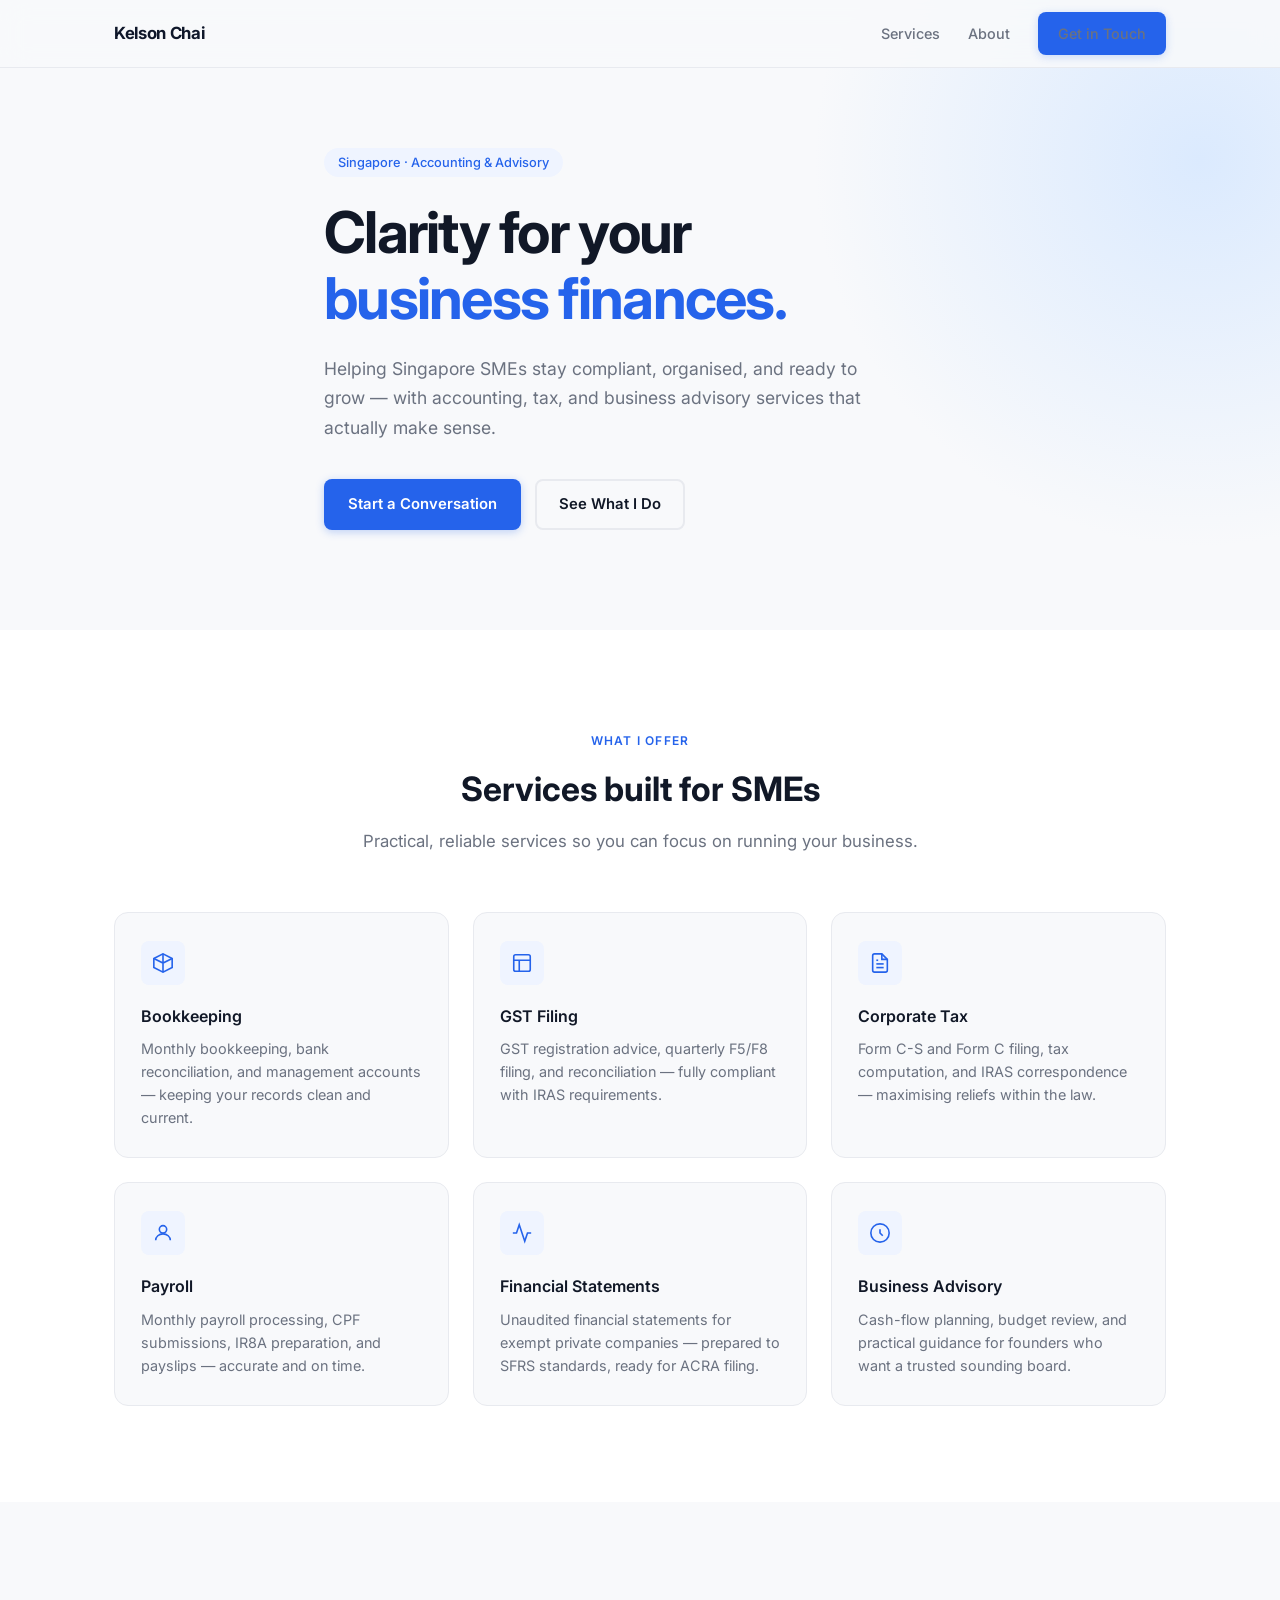
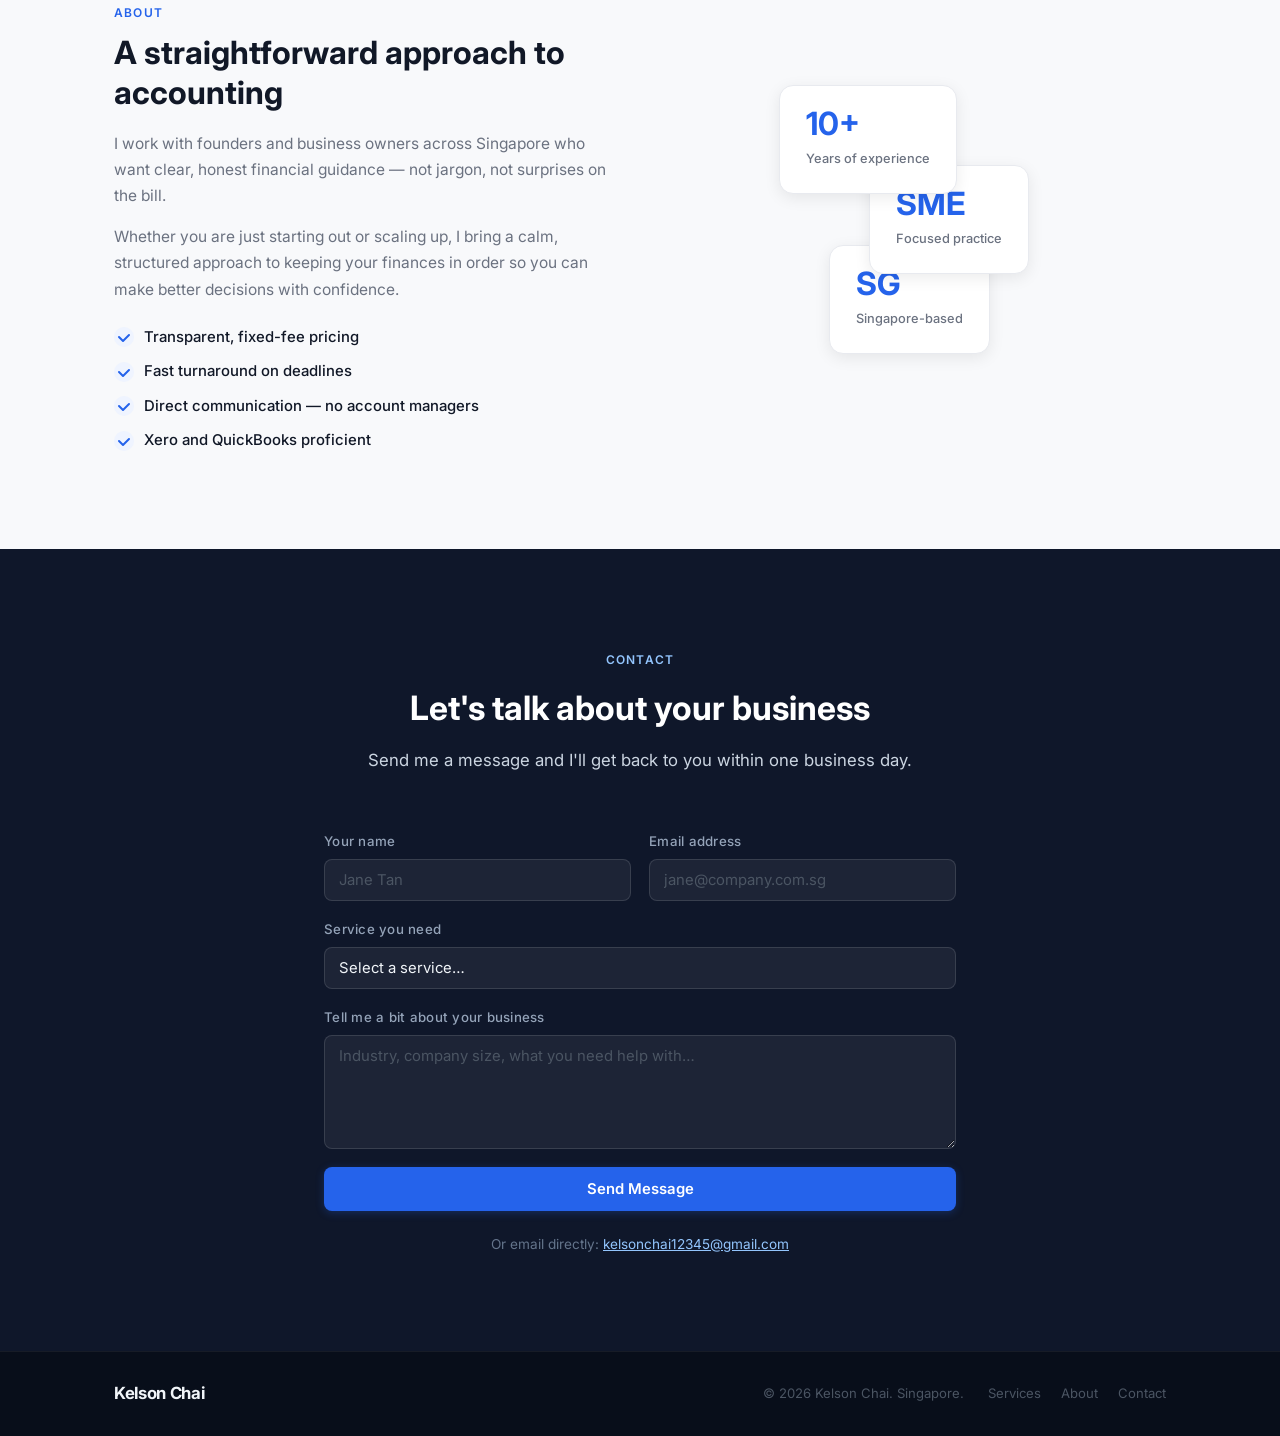
==== index.html @ a90fd9b8 "Initial commit: personal brand website" ====
<!DOCTYPE html>
<html lang="en">
<head>
  <meta charset="UTF-8" />
  <meta name="viewport" content="width=device-width, initial-scale=1.0" />
  <title>Kelson Chai — Accounting & Business Advisory</title>
  <meta name="description" content="Professional accounting, tax, and business advisory services for Singapore SMEs." />
  <link rel="preconnect" href="https://fonts.googleapis.com" />
  <link rel="preconnect" href="https://fonts.gstatic.com" crossorigin />
  <link href="https://fonts.googleapis.com/css2?family=Inter:wght@300;400;500;600;700&display=swap" rel="stylesheet" />
  <link rel="stylesheet" href="style.css" />
</head>
<body>

  <!-- NAV -->
  <nav class="nav">
    <div class="container nav__inner">
      <a href="#" class="nav__logo">Kelson Chai</a>
      <ul class="nav__links">
        <li><a href="#services">Services</a></li>
        <li><a href="#about">About</a></li>
        <li><a href="#contact" class="btn btn--nav">Get in Touch</a></li>
      </ul>
      <button class="nav__burger" aria-label="Toggle menu">
        <span></span><span></span><span></span>
      </button>
    </div>
  </nav>

  <!-- HERO -->
  <section class="hero">
    <div class="container hero__inner">
      <span class="badge">Singapore · Accounting &amp; Advisory</span>
      <h1 class="hero__title">
        Clarity for your<br />
        <span class="accent">business finances.</span>
      </h1>
      <p class="hero__sub">
        Helping Singapore SMEs stay compliant, organised, and ready to grow —
        with accounting, tax, and business advisory services that actually make sense.
      </p>
      <div class="hero__cta">
        <a href="#contact" class="btn btn--primary">Start a Conversation</a>
        <a href="#services" class="btn btn--ghost">See What I Do</a>
      </div>
    </div>
    <div class="hero__bg-shape"></div>
  </section>

  <!-- SERVICES -->
  <section class="services" id="services">
    <div class="container">
      <div class="section-header">
        <span class="label">What I Offer</span>
        <h2>Services built for SMEs</h2>
        <p>Practical, reliable services so you can focus on running your business.</p>
      </div>
      <div class="services__grid">

        <div class="card">
          <div class="card__icon">
            <svg viewBox="0 0 24 24" fill="none" stroke="currentColor" stroke-width="1.75"><path d="M2 7l10-5 10 5v10l-10 5L2 17V7z"/><path d="M12 2v20M2 7l10 5 10-5"/></svg>
          </div>
          <h3>Bookkeeping</h3>
          <p>Monthly bookkeeping, bank reconciliation, and management accounts — keeping your records clean and current.</p>
        </div>

        <div class="card">
          <div class="card__icon">
            <svg viewBox="0 0 24 24" fill="none" stroke="currentColor" stroke-width="1.75"><rect x="3" y="3" width="18" height="18" rx="2"/><path d="M3 9h18M9 21V9"/></svg>
          </div>
          <h3>GST Filing</h3>
          <p>GST registration advice, quarterly F5/F8 filing, and reconciliation — fully compliant with IRAS requirements.</p>
        </div>

        <div class="card">
          <div class="card__icon">
            <svg viewBox="0 0 24 24" fill="none" stroke="currentColor" stroke-width="1.75"><path d="M14 2H6a2 2 0 0 0-2 2v16a2 2 0 0 0 2 2h12a2 2 0 0 0 2-2V8z"/><polyline points="14 2 14 8 20 8"/><line x1="16" y1="13" x2="8" y2="13"/><line x1="16" y1="17" x2="8" y2="17"/><polyline points="10 9 9 9 8 9"/></svg>
          </div>
          <h3>Corporate Tax</h3>
          <p>Form C-S and Form C filing, tax computation, and IRAS correspondence — maximising reliefs within the law.</p>
        </div>

        <div class="card">
          <div class="card__icon">
            <svg viewBox="0 0 24 24" fill="none" stroke="currentColor" stroke-width="1.75"><circle cx="12" cy="8" r="4"/><path d="M4 20c0-4 3.6-7 8-7s8 3 8 7"/></svg>
          </div>
          <h3>Payroll</h3>
          <p>Monthly payroll processing, CPF submissions, IR8A preparation, and payslips — accurate and on time.</p>
        </div>

        <div class="card">
          <div class="card__icon">
            <svg viewBox="0 0 24 24" fill="none" stroke="currentColor" stroke-width="1.75"><polyline points="22 12 18 12 15 21 9 3 6 12 2 12"/></svg>
          </div>
          <h3>Financial Statements</h3>
          <p>Unaudited financial statements for exempt private companies — prepared to SFRS standards, ready for ACRA filing.</p>
        </div>

        <div class="card">
          <div class="card__icon">
            <svg viewBox="0 0 24 24" fill="none" stroke="currentColor" stroke-width="1.75"><circle cx="12" cy="12" r="10"/><path d="M12 8v4l3 3"/></svg>
          </div>
          <h3>Business Advisory</h3>
          <p>Cash-flow planning, budget review, and practical guidance for founders who want a trusted sounding board.</p>
        </div>

      </div>
    </div>
  </section>

  <!-- ABOUT -->
  <section class="about" id="about">
    <div class="container about__inner">
      <div class="about__text">
        <span class="label">About</span>
        <h2>A straightforward approach to accounting</h2>
        <p>
          I work with founders and business owners across Singapore who want clear,
          honest financial guidance — not jargon, not surprises on the bill.
        </p>
        <p>
          Whether you are just starting out or scaling up, I bring a calm, structured
          approach to keeping your finances in order so you can make better decisions
          with confidence.
        </p>
        <ul class="about__list">
          <li>Transparent, fixed-fee pricing</li>
          <li>Fast turnaround on deadlines</li>
          <li>Direct communication — no account managers</li>
          <li>Xero and QuickBooks proficient</li>
        </ul>
      </div>
      <div class="about__visual">
        <div class="about__card-stack">
          <div class="stat-card">
            <span class="stat-card__number">10+</span>
            <span class="stat-card__label">Years of experience</span>
          </div>
          <div class="stat-card stat-card--offset">
            <span class="stat-card__number">SME</span>
            <span class="stat-card__label">Focused practice</span>
          </div>
          <div class="stat-card stat-card--offset2">
            <span class="stat-card__number">SG</span>
            <span class="stat-card__label">Singapore-based</span>
          </div>
        </div>
      </div>
    </div>
  </section>

  <!-- CONTACT -->
  <section class="contact" id="contact">
    <div class="container contact__inner">
      <div class="section-header section-header--light">
        <span class="label label--light">Contact</span>
        <h2>Let's talk about your business</h2>
        <p>Send me a message and I'll get back to you within one business day.</p>
      </div>
      <form class="contact__form" id="contactForm">
        <div class="form-row">
          <div class="form-group">
            <label for="name">Your name</label>
            <input type="text" id="name" name="name" placeholder="Jane Tan" required />
          </div>
          <div class="form-group">
            <label for="email">Email address</label>
            <input type="email" id="email" name="email" placeholder="jane@company.com.sg" required />
          </div>
        </div>
        <div class="form-group">
          <label for="service">Service you need</label>
          <select id="service" name="service">
            <option value="">Select a service…</option>
            <option>Bookkeeping</option>
            <option>GST Filing</option>
            <option>Corporate Tax</option>
            <option>Payroll</option>
            <option>Financial Statements</option>
            <option>Business Advisory</option>
            <option>Multiple / Not sure</option>
          </select>
        </div>
        <div class="form-group">
          <label for="message">Tell me a bit about your business</label>
          <textarea id="message" name="message" rows="5" placeholder="Industry, company size, what you need help with…"></textarea>
        </div>
        <button type="submit" class="btn btn--primary btn--full">Send Message</button>
        <p class="form-note">Or email directly: <a href="mailto:kelsonchai12345@gmail.com">kelsonchai12345@gmail.com</a></p>
      </form>
    </div>
  </section>

  <!-- FOOTER -->
  <footer class="footer">
    <div class="container footer__inner">
      <span class="nav__logo">Kelson Chai</span>
      <p class="footer__copy">&copy; 2026 Kelson Chai. Singapore.</p>
      <div class="footer__links">
        <a href="#services">Services</a>
        <a href="#about">About</a>
        <a href="#contact">Contact</a>
      </div>
    </div>
  </footer>

  <script src="main.js"></script>
</body>
</html>
---- style.css ----
/* ── Reset & Base ─────────────────────────────────────────── */
*, *::before, *::after { box-sizing: border-box; margin: 0; padding: 0; }

:root {
  --color-bg:        #f8f9fb;
  --color-surface:   #ffffff;
  --color-border:    #e8eaef;
  --color-text:      #111827;
  --color-muted:     #6b7280;
  --color-accent:    #2563eb;
  --color-accent-lt: #eff4ff;
  --color-dark:      #0f172a;

  --font: 'Inter', system-ui, sans-serif;
  --radius-sm: 8px;
  --radius-md: 14px;
  --radius-lg: 20px;
  --shadow-sm: 0 1px 3px rgba(0,0,0,.06), 0 1px 2px rgba(0,0,0,.04);
  --shadow-md: 0 4px 16px rgba(0,0,0,.08);
  --shadow-lg: 0 12px 40px rgba(0,0,0,.10);

  --nav-h: 68px;
}

html { scroll-behavior: smooth; font-size: 16px; }

body {
  font-family: var(--font);
  background: var(--color-bg);
  color: var(--color-text);
  line-height: 1.65;
  -webkit-font-smoothing: antialiased;
}

img { display: block; max-width: 100%; }
a { color: inherit; text-decoration: none; }

/* ── Container ───────────────────────────────────────────── */
.container {
  width: 100%;
  max-width: 1100px;
  margin: 0 auto;
  padding: 0 24px;
}

/* ── Typography helpers ──────────────────────────────────── */
.label {
  display: inline-block;
  font-size: .75rem;
  font-weight: 600;
  letter-spacing: .1em;
  text-transform: uppercase;
  color: var(--color-accent);
  margin-bottom: 10px;
}
.label--light { color: #93c5fd; }

.badge {
  display: inline-block;
  background: var(--color-accent-lt);
  color: var(--color-accent);
  font-size: .8rem;
  font-weight: 500;
  border-radius: 999px;
  padding: 4px 14px;
  margin-bottom: 22px;
}

.section-header {
  text-align: center;
  max-width: 560px;
  margin: 0 auto 56px;
}
.section-header h2 { font-size: clamp(1.6rem, 3vw, 2.1rem); font-weight: 700; margin-bottom: 12px; }
.section-header p  { color: var(--color-muted); font-size: 1.05rem; }
.section-header--light h2 { color: #fff; }
.section-header--light p  { color: #cbd5e1; }

.accent { color: var(--color-accent); }

/* ── Buttons ─────────────────────────────────────────────── */
.btn {
  display: inline-flex;
  align-items: center;
  gap: 8px;
  font-family: var(--font);
  font-size: .93rem;
  font-weight: 600;
  border-radius: var(--radius-sm);
  padding: 11px 22px;
  cursor: pointer;
  border: 2px solid transparent;
  transition: background .18s, color .18s, box-shadow .18s, transform .12s;
}
.btn:hover { transform: translateY(-1px); }
.btn:active { transform: translateY(0); }

.btn--primary {
  background: var(--color-accent);
  color: #fff;
  box-shadow: 0 2px 8px rgba(37,99,235,.28);
}
.btn--primary:hover { background: #1d4ed8; box-shadow: 0 4px 16px rgba(37,99,235,.36); }

.btn--ghost {
  background: transparent;
  color: var(--color-text);
  border-color: var(--color-border);
}
.btn--ghost:hover { background: var(--color-surface); box-shadow: var(--shadow-sm); }

.btn--nav {
  background: var(--color-accent);
  color: #fff;
  padding: 8px 18px;
  font-size: .85rem;
  box-shadow: 0 2px 8px rgba(37,99,235,.22);
}
.btn--nav:hover { background: #1d4ed8; }

.btn--full { width: 100%; justify-content: center; }

/* ── Nav ─────────────────────────────────────────────────── */
.nav {
  position: fixed;
  top: 0; left: 0; right: 0;
  height: var(--nav-h);
  background: rgba(248,249,251,.85);
  backdrop-filter: blur(14px);
  -webkit-backdrop-filter: blur(14px);
  border-bottom: 1px solid var(--color-border);
  z-index: 100;
  transition: box-shadow .2s;
}
.nav.scrolled { box-shadow: var(--shadow-sm); }

.nav__inner {
  display: flex;
  align-items: center;
  height: 100%;
  gap: 32px;
}

.nav__logo {
  font-size: 1.05rem;
  font-weight: 700;
  letter-spacing: -.02em;
  color: var(--color-dark);
  flex-shrink: 0;
}

.nav__links {
  display: flex;
  align-items: center;
  gap: 28px;
  list-style: none;
  margin-left: auto;
}
.nav__links a {
  font-size: .9rem;
  font-weight: 500;
  color: var(--color-muted);
  transition: color .15s;
}
.nav__links a:hover { color: var(--color-text); }

.nav__burger {
  display: none;
  flex-direction: column;
  gap: 5px;
  background: none;
  border: none;
  cursor: pointer;
  padding: 4px;
  margin-left: auto;
}
.nav__burger span {
  display: block;
  width: 22px;
  height: 2px;
  background: var(--color-dark);
  border-radius: 2px;
  transition: transform .22s, opacity .22s;
}
.nav__burger.open span:nth-child(1) { transform: translateY(7px) rotate(45deg); }
.nav__burger.open span:nth-child(2) { opacity: 0; }
.nav__burger.open span:nth-child(3) { transform: translateY(-7px) rotate(-45deg); }

/* ── Hero ────────────────────────────────────────────────── */
.hero {
  position: relative;
  padding: calc(var(--nav-h) + 80px) 0 100px;
  overflow: hidden;
}

.hero__inner {
  position: relative;
  z-index: 1;
  max-width: 680px;
}

.hero__title {
  font-size: clamp(2.4rem, 5.5vw, 3.6rem);
  font-weight: 700;
  line-height: 1.15;
  letter-spacing: -.03em;
  margin-bottom: 22px;
}

.hero__sub {
  font-size: 1.1rem;
  color: var(--color-muted);
  max-width: 540px;
  margin-bottom: 36px;
  line-height: 1.7;
}

.hero__cta { display: flex; gap: 14px; flex-wrap: wrap; }

.hero__bg-shape {
  position: absolute;
  top: -120px;
  right: -200px;
  width: 700px;
  height: 700px;
  background: radial-gradient(circle at 60% 40%, #dbeafe 0%, transparent 65%);
  border-radius: 50%;
  z-index: 0;
  pointer-events: none;
}

/* ── Services ────────────────────────────────────────────── */
.services {
  padding: 96px 0;
  background: var(--color-surface);
}

.services__grid {
  display: grid;
  grid-template-columns: repeat(3, 1fr);
  gap: 24px;
}

.card {
  background: var(--color-bg);
  border: 1px solid var(--color-border);
  border-radius: var(--radius-md);
  padding: 28px 26px;
  transition: box-shadow .2s, transform .2s, border-color .2s;
}
.card:hover {
  box-shadow: var(--shadow-md);
  transform: translateY(-3px);
  border-color: #c7d7fe;
}

.card__icon {
  width: 44px;
  height: 44px;
  background: var(--color-accent-lt);
  border-radius: var(--radius-sm);
  display: flex;
  align-items: center;
  justify-content: center;
  margin-bottom: 18px;
  color: var(--color-accent);
}
.card__icon svg { width: 22px; height: 22px; }

.card h3 {
  font-size: 1rem;
  font-weight: 600;
  margin-bottom: 8px;
}
.card p {
  font-size: .9rem;
  color: var(--color-muted);
  line-height: 1.6;
}

/* ── About ───────────────────────────────────────────────── */
.about {
  padding: 96px 0;
  background: var(--color-bg);
}

.about__inner {
  display: grid;
  grid-template-columns: 1fr 1fr;
  gap: 64px;
  align-items: center;
}

.about__text .label { margin-bottom: 10px; }
.about__text h2 {
  font-size: clamp(1.6rem, 3vw, 2rem);
  font-weight: 700;
  margin-bottom: 18px;
  line-height: 1.25;
}
.about__text p {
  color: var(--color-muted);
  margin-bottom: 14px;
  font-size: .97rem;
  line-height: 1.7;
}

.about__list {
  list-style: none;
  margin-top: 22px;
  display: flex;
  flex-direction: column;
  gap: 10px;
}
.about__list li {
  display: flex;
  align-items: center;
  gap: 10px;
  font-size: .93rem;
  font-weight: 500;
  color: var(--color-text);
}
.about__list li::before {
  content: '';
  width: 20px;
  height: 20px;
  background: var(--color-accent-lt);
  border-radius: 50%;
  flex-shrink: 0;
  background-image: url("data:image/svg+xml,%3Csvg viewBox='0 0 20 20' fill='none' xmlns='http://www.w3.org/2000/svg'%3E%3Cpath d='M5 10l4 4 6-6' stroke='%232563eb' stroke-width='2' stroke-linecap='round' stroke-linejoin='round'/%3E%3C/svg%3E");
  background-size: 100%;
}

.about__visual { display: flex; justify-content: center; }

.about__card-stack { position: relative; width: 280px; height: 280px; }

.stat-card {
  position: absolute;
  background: var(--color-surface);
  border: 1px solid var(--color-border);
  border-radius: var(--radius-md);
  padding: 22px 26px;
  box-shadow: var(--shadow-md);
  min-width: 160px;
}
.stat-card:nth-child(1) { top: 0; left: 0; z-index: 3; }
.stat-card--offset       { top: 80px; left: 90px; z-index: 2; }
.stat-card--offset2      { top: 160px; left: 50px; z-index: 1; }

.stat-card__number {
  display: block;
  font-size: 2rem;
  font-weight: 700;
  color: var(--color-accent);
  line-height: 1;
  margin-bottom: 4px;
}
.stat-card__label {
  font-size: .8rem;
  color: var(--color-muted);
  font-weight: 500;
}

/* ── Contact ─────────────────────────────────────────────── */
.contact {
  padding: 96px 0;
  background: var(--color-dark);
}

.contact__inner { max-width: 680px; margin: 0 auto; }

.contact__form { display: flex; flex-direction: column; gap: 18px; }

.form-row {
  display: grid;
  grid-template-columns: 1fr 1fr;
  gap: 18px;
}

.form-group { display: flex; flex-direction: column; gap: 6px; }
.form-group label {
  font-size: .83rem;
  font-weight: 500;
  color: #94a3b8;
  letter-spacing: .02em;
}

.form-group input,
.form-group select,
.form-group textarea {
  font-family: var(--font);
  font-size: .93rem;
  color: #f1f5f9;
  background: rgba(255,255,255,.06);
  border: 1px solid rgba(255,255,255,.12);
  border-radius: var(--radius-sm);
  padding: 11px 14px;
  transition: border-color .18s, box-shadow .18s;
  outline: none;
  -webkit-appearance: none;
  resize: vertical;
}
.form-group input::placeholder,
.form-group textarea::placeholder { color: #4b5563; }
.form-group select option { background: #1e293b; color: #f1f5f9; }

.form-group input:focus,
.form-group select:focus,
.form-group textarea:focus {
  border-color: var(--color-accent);
  box-shadow: 0 0 0 3px rgba(37,99,235,.2);
}

.form-note {
  text-align: center;
  font-size: .85rem;
  color: #64748b;
  margin-top: 4px;
}
.form-note a { color: #93c5fd; text-decoration: underline; }

/* ── Footer ──────────────────────────────────────────────── */
.footer {
  background: #080e1a;
  border-top: 1px solid rgba(255,255,255,.06);
  padding: 28px 0;
}

.footer__inner {
  display: flex;
  align-items: center;
  gap: 24px;
  flex-wrap: wrap;
}

.footer .nav__logo { color: #f1f5f9; }

.footer__copy {
  font-size: .82rem;
  color: #4b5563;
  margin-left: auto;
}

.footer__links {
  display: flex;
  gap: 20px;
}
.footer__links a {
  font-size: .82rem;
  color: #4b5563;
  transition: color .15s;
}
.footer__links a:hover { color: #94a3b8; }

/* ── Responsive ──────────────────────────────────────────── */
@media (max-width: 900px) {
  .services__grid { grid-template-columns: repeat(2, 1fr); }
  .about__inner { grid-template-columns: 1fr; }
  .about__visual { display: none; }
}

@media (max-width: 640px) {
  .nav__links { display: none; flex-direction: column; position: fixed; top: var(--nav-h); left: 0; right: 0; background: var(--color-surface); border-bottom: 1px solid var(--color-border); padding: 20px 24px; gap: 16px; box-shadow: var(--shadow-md); }
  .nav__links.open { display: flex; }
  .nav__links li:last-child .btn { width: 100%; justify-content: center; }
  .nav__burger { display: flex; }

  .services__grid { grid-template-columns: 1fr; }
  .form-row { grid-template-columns: 1fr; }

  .footer__inner { flex-direction: column; align-items: flex-start; gap: 12px; }
  .footer__copy { margin-left: 0; }
}
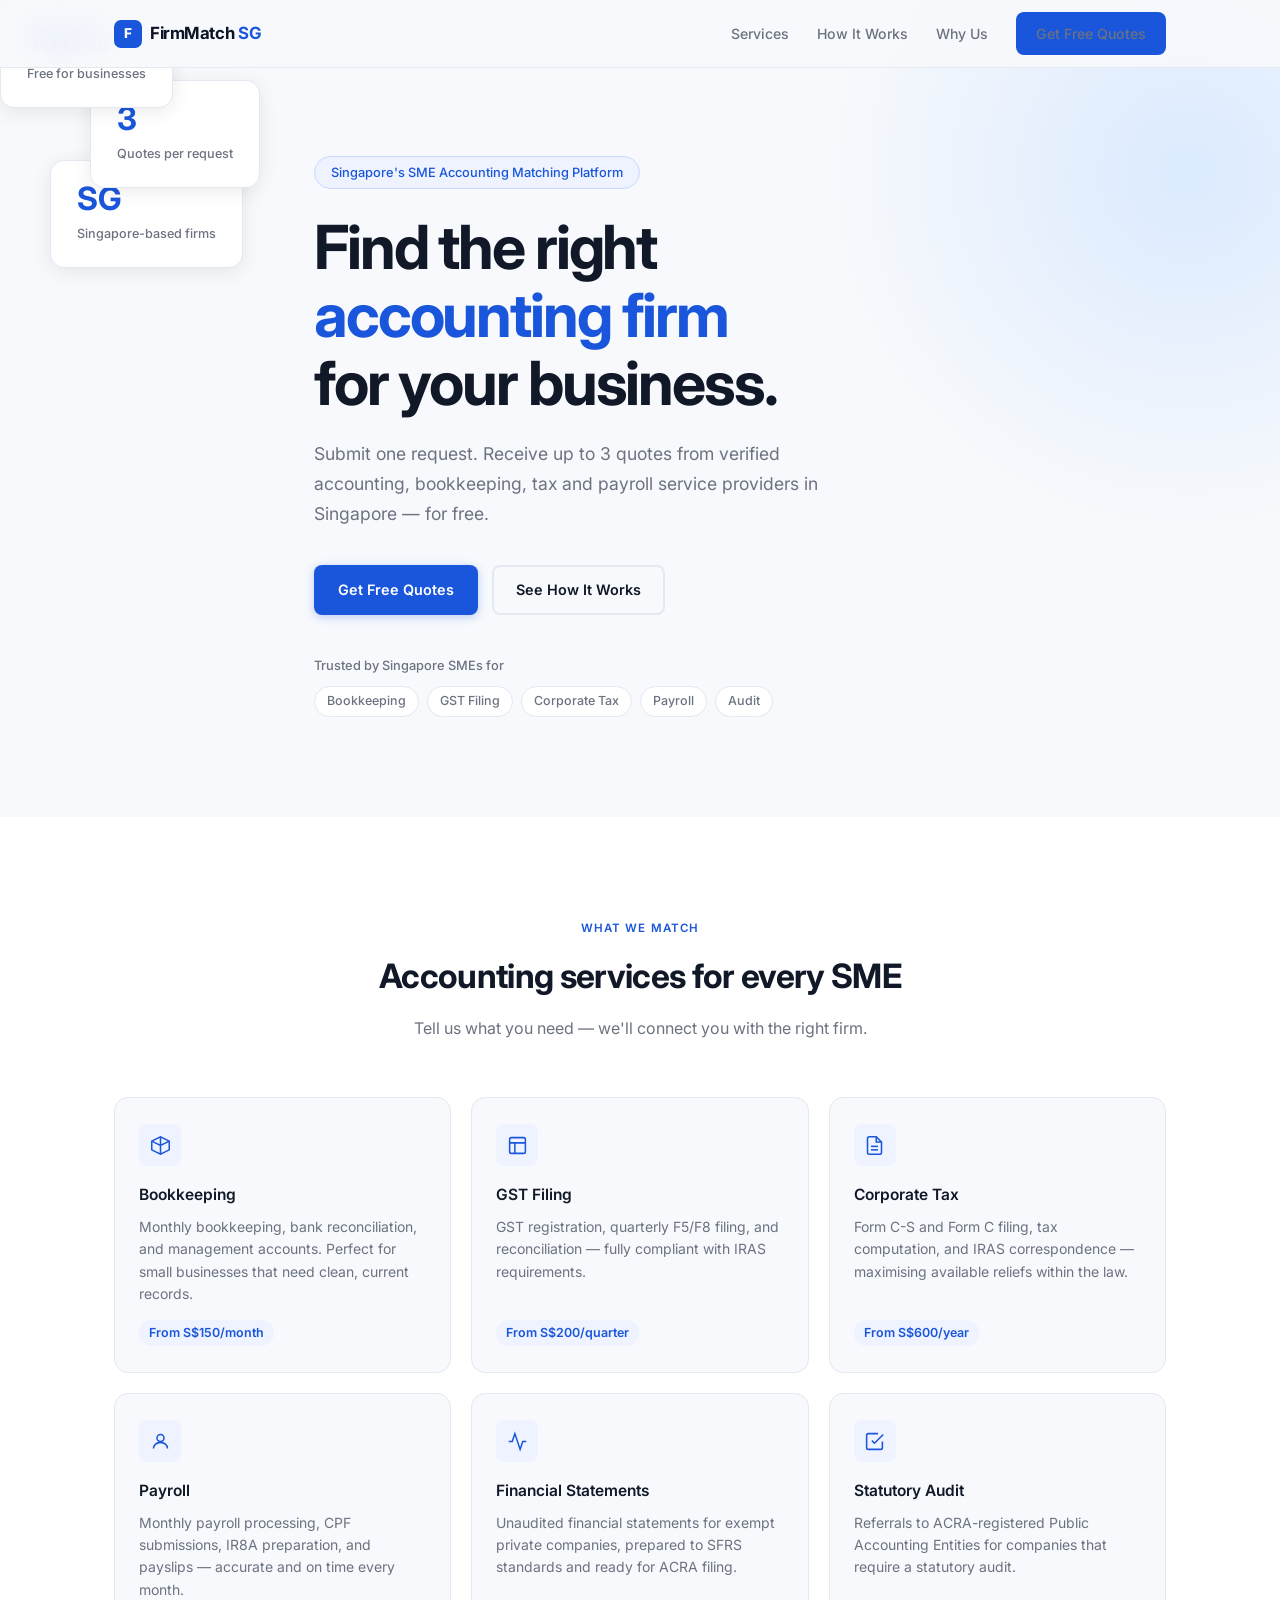
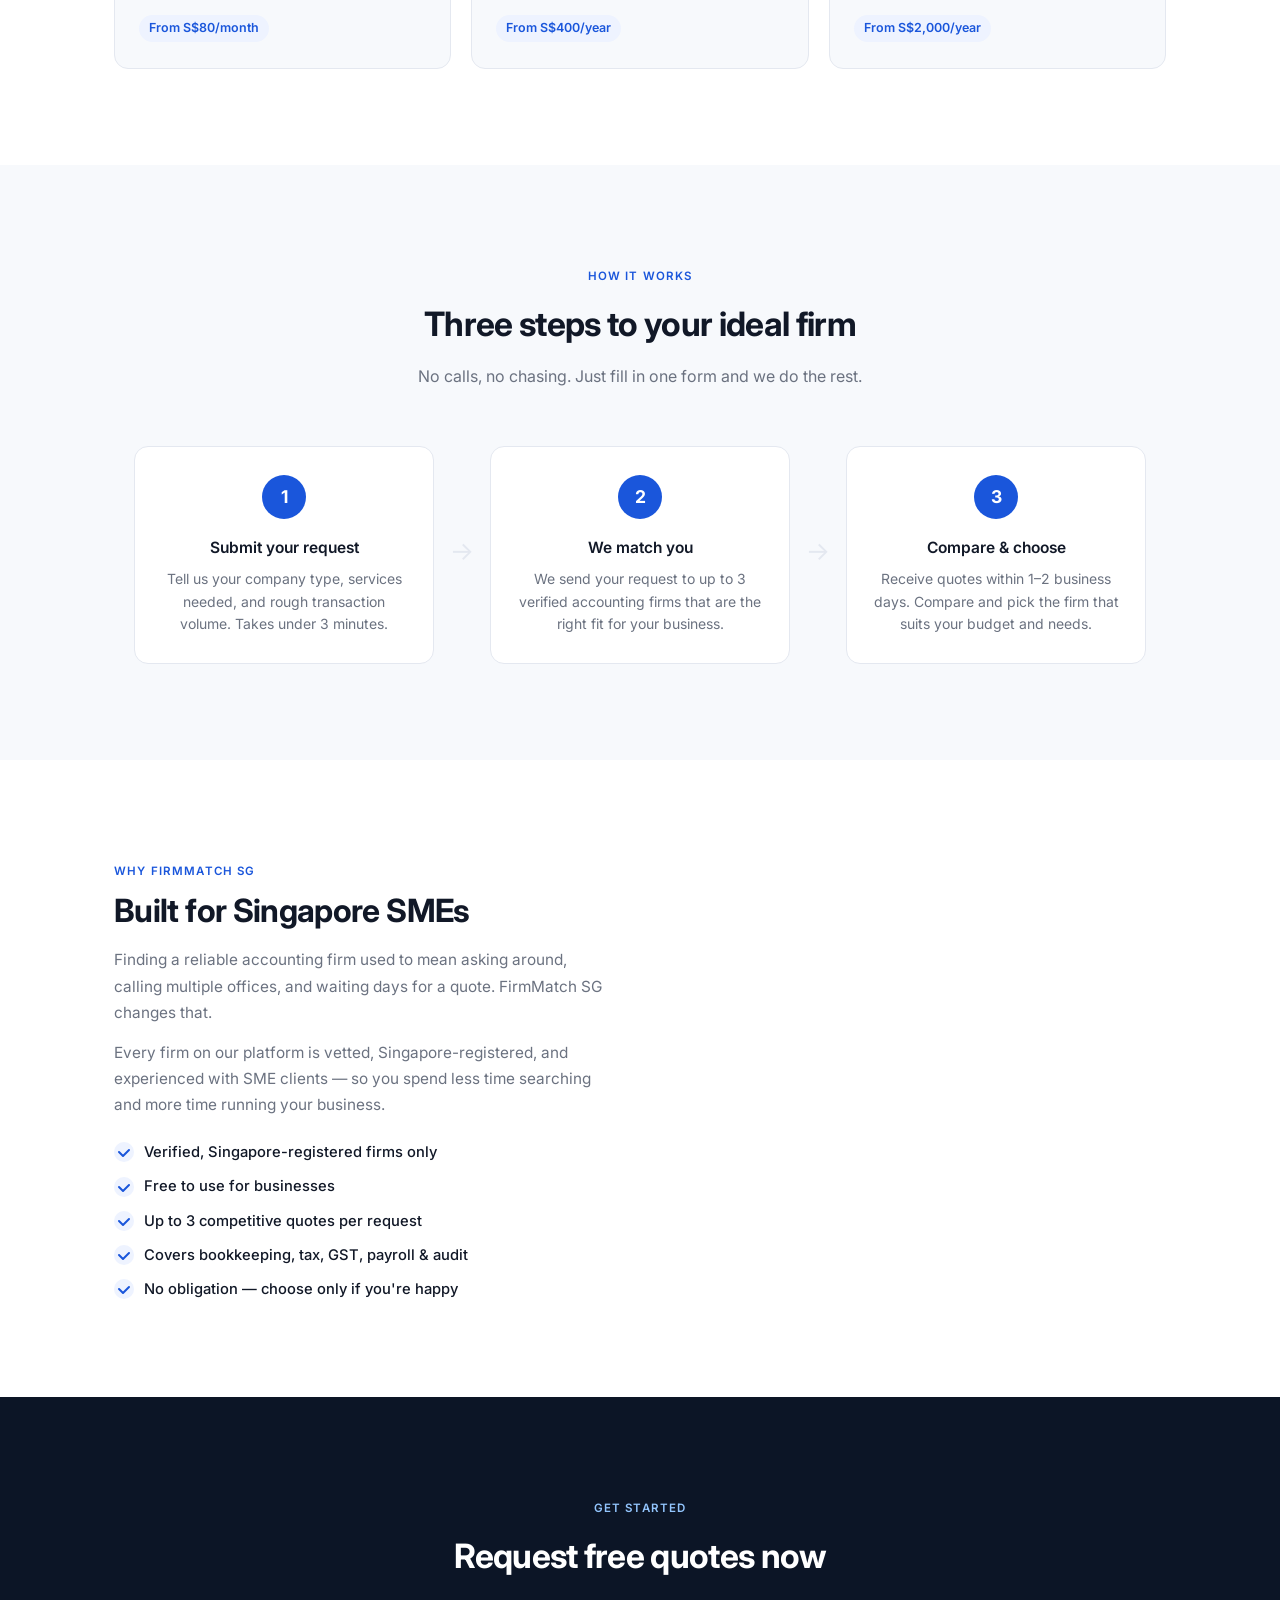
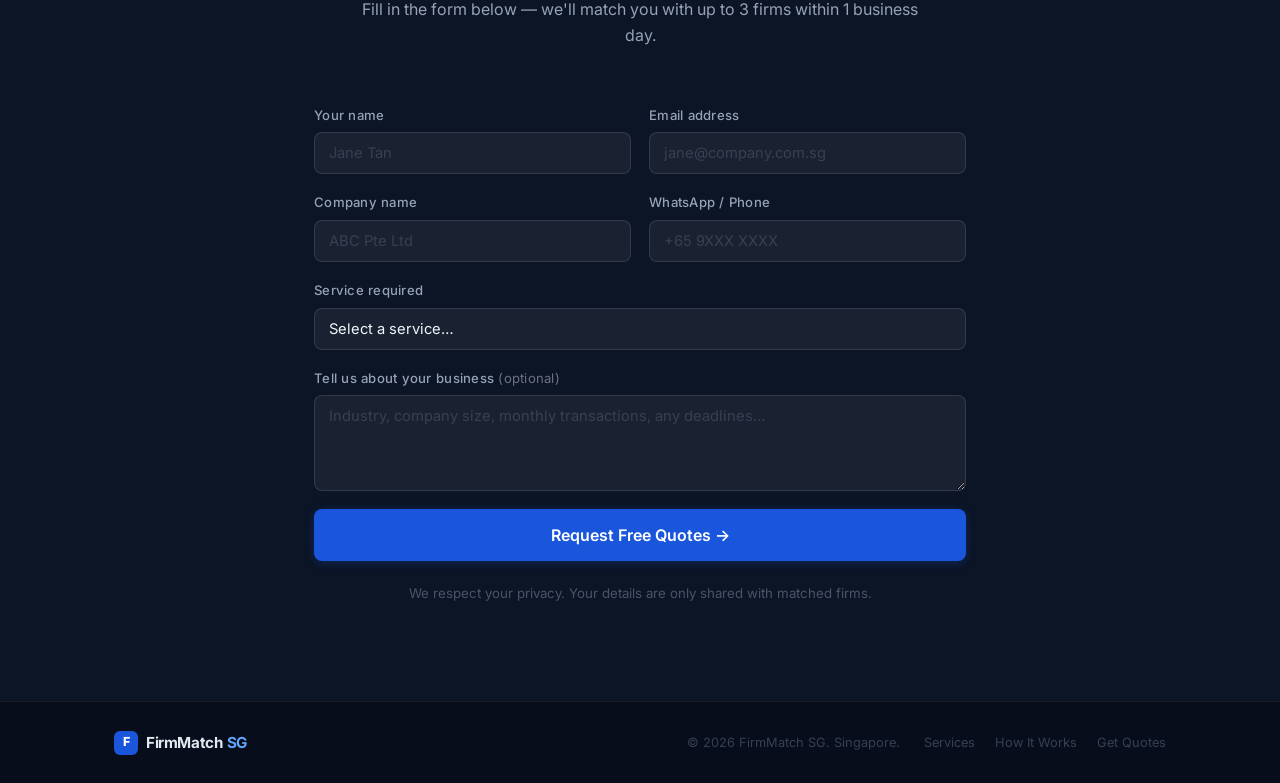
==== commit fae04485: "Rebrand to FirmMatch SG — remove personal name" ====
--- a/index.html
+++ b/index.html
@@ -3,8 +3,8 @@
 <head>
   <meta charset="UTF-8" />
   <meta name="viewport" content="width=device-width, initial-scale=1.0" />
-  <title>Kelson Chai — Accounting & Business Advisory</title>
-  <meta name="description" content="Professional accounting, tax, and business advisory services for Singapore SMEs." />
+  <title>FirmMatch SG — Find the Right Accounting Firm in Singapore</title>
+  <meta name="description" content="Compare bookkeeping, GST, tax, payroll and audit service providers for your Singapore business. Get matched in minutes." />
   <link rel="preconnect" href="https://fonts.googleapis.com" />
   <link rel="preconnect" href="https://fonts.gstatic.com" crossorigin />
   <link href="https://fonts.googleapis.com/css2?family=Inter:wght@300;400;500;600;700&display=swap" rel="stylesheet" />
@@ -15,11 +15,14 @@
   <!-- NAV -->
   <nav class="nav">
     <div class="container nav__inner">
-      <a href="#" class="nav__logo">Kelson Chai</a>
+      <a href="#" class="nav__logo">
+        <span class="logo-mark">F</span>FirmMatch <span class="logo-sg">SG</span>
+      </a>
       <ul class="nav__links">
         <li><a href="#services">Services</a></li>
-        <li><a href="#about">About</a></li>
-        <li><a href="#contact" class="btn btn--nav">Get in Touch</a></li>
+        <li><a href="#how">How It Works</a></li>
+        <li><a href="#why">Why Us</a></li>
+        <li><a href="#quote" class="btn btn--nav">Get Free Quotes</a></li>
       </ul>
       <button class="nav__burger" aria-label="Toggle menu">
         <span></span><span></span><span></span>
@@ -30,18 +33,29 @@
   <!-- HERO -->
   <section class="hero">
     <div class="container hero__inner">
-      <span class="badge">Singapore · Accounting &amp; Advisory</span>
+      <span class="badge">Singapore's SME Accounting Matching Platform</span>
       <h1 class="hero__title">
-        Clarity for your<br />
-        <span class="accent">business finances.</span>
+        Find the right<br />
+        <span class="accent">accounting firm</span><br />
+        for your business.
       </h1>
       <p class="hero__sub">
-        Helping Singapore SMEs stay compliant, organised, and ready to grow —
-        with accounting, tax, and business advisory services that actually make sense.
+        Submit one request. Receive up to 3 quotes from verified accounting,
+        bookkeeping, tax and payroll service providers in Singapore — for free.
       </p>
       <div class="hero__cta">
-        <a href="#contact" class="btn btn--primary">Start a Conversation</a>
-        <a href="#services" class="btn btn--ghost">See What I Do</a>
+        <a href="#quote" class="btn btn--primary">Get Free Quotes</a>
+        <a href="#how" class="btn btn--ghost">See How It Works</a>
+      </div>
+      <div class="hero__trust">
+        <span>Trusted by Singapore SMEs for</span>
+        <div class="trust-tags">
+          <span>Bookkeeping</span>
+          <span>GST Filing</span>
+          <span>Corporate Tax</span>
+          <span>Payroll</span>
+          <span>Audit</span>
+        </div>
       </div>
     </div>
     <div class="hero__bg-shape"></div>
@@ -51,9 +65,9 @@
   <section class="services" id="services">
     <div class="container">
       <div class="section-header">
-        <span class="label">What I Offer</span>
-        <h2>Services built for SMEs</h2>
-        <p>Practical, reliable services so you can focus on running your business.</p>
+        <span class="label">What We Match</span>
+        <h2>Accounting services for every SME</h2>
+        <p>Tell us what you need — we'll connect you with the right firm.</p>
       </div>
       <div class="services__grid">
 
@@ -62,7 +76,8 @@
             <svg viewBox="0 0 24 24" fill="none" stroke="currentColor" stroke-width="1.75"><path d="M2 7l10-5 10 5v10l-10 5L2 17V7z"/><path d="M12 2v20M2 7l10 5 10-5"/></svg>
           </div>
           <h3>Bookkeeping</h3>
-          <p>Monthly bookkeeping, bank reconciliation, and management accounts — keeping your records clean and current.</p>
+          <p>Monthly bookkeeping, bank reconciliation, and management accounts. Perfect for small businesses that need clean, current records.</p>
+          <span class="card__price">From S$150/month</span>
         </div>
 
         <div class="card">
@@ -70,15 +85,17 @@
             <svg viewBox="0 0 24 24" fill="none" stroke="currentColor" stroke-width="1.75"><rect x="3" y="3" width="18" height="18" rx="2"/><path d="M3 9h18M9 21V9"/></svg>
           </div>
           <h3>GST Filing</h3>
-          <p>GST registration advice, quarterly F5/F8 filing, and reconciliation — fully compliant with IRAS requirements.</p>
-        </div>
-
-        <div class="card">
-          <div class="card__icon">
-            <svg viewBox="0 0 24 24" fill="none" stroke="currentColor" stroke-width="1.75"><path d="M14 2H6a2 2 0 0 0-2 2v16a2 2 0 0 0 2 2h12a2 2 0 0 0 2-2V8z"/><polyline points="14 2 14 8 20 8"/><line x1="16" y1="13" x2="8" y2="13"/><line x1="16" y1="17" x2="8" y2="17"/><polyline points="10 9 9 9 8 9"/></svg>
+          <p>GST registration, quarterly F5/F8 filing, and reconciliation — fully compliant with IRAS requirements.</p>
+          <span class="card__price">From S$200/quarter</span>
+        </div>
+
+        <div class="card">
+          <div class="card__icon">
+            <svg viewBox="0 0 24 24" fill="none" stroke="currentColor" stroke-width="1.75"><path d="M14 2H6a2 2 0 0 0-2 2v16a2 2 0 0 0 2 2h12a2 2 0 0 0 2-2V8z"/><polyline points="14 2 14 8 20 8"/><line x1="16" y1="13" x2="8" y2="13"/><line x1="16" y1="17" x2="8" y2="17"/></svg>
           </div>
           <h3>Corporate Tax</h3>
-          <p>Form C-S and Form C filing, tax computation, and IRAS correspondence — maximising reliefs within the law.</p>
+          <p>Form C-S and Form C filing, tax computation, and IRAS correspondence — maximising available reliefs within the law.</p>
+          <span class="card__price">From S$600/year</span>
         </div>
 
         <div class="card">
@@ -86,7 +103,8 @@
             <svg viewBox="0 0 24 24" fill="none" stroke="currentColor" stroke-width="1.75"><circle cx="12" cy="8" r="4"/><path d="M4 20c0-4 3.6-7 8-7s8 3 8 7"/></svg>
           </div>
           <h3>Payroll</h3>
-          <p>Monthly payroll processing, CPF submissions, IR8A preparation, and payslips — accurate and on time.</p>
+          <p>Monthly payroll processing, CPF submissions, IR8A preparation, and payslips — accurate and on time every month.</p>
+          <span class="card__price">From S$80/month</span>
         </div>
 
         <div class="card">
@@ -94,71 +112,101 @@
             <svg viewBox="0 0 24 24" fill="none" stroke="currentColor" stroke-width="1.75"><polyline points="22 12 18 12 15 21 9 3 6 12 2 12"/></svg>
           </div>
           <h3>Financial Statements</h3>
-          <p>Unaudited financial statements for exempt private companies — prepared to SFRS standards, ready for ACRA filing.</p>
-        </div>
-
-        <div class="card">
-          <div class="card__icon">
-            <svg viewBox="0 0 24 24" fill="none" stroke="currentColor" stroke-width="1.75"><circle cx="12" cy="12" r="10"/><path d="M12 8v4l3 3"/></svg>
-          </div>
-          <h3>Business Advisory</h3>
-          <p>Cash-flow planning, budget review, and practical guidance for founders who want a trusted sounding board.</p>
-        </div>
-
-      </div>
-    </div>
-  </section>
-
-  <!-- ABOUT -->
-  <section class="about" id="about">
-    <div class="container about__inner">
-      <div class="about__text">
-        <span class="label">About</span>
-        <h2>A straightforward approach to accounting</h2>
+          <p>Unaudited financial statements for exempt private companies, prepared to SFRS standards and ready for ACRA filing.</p>
+          <span class="card__price">From S$400/year</span>
+        </div>
+
+        <div class="card">
+          <div class="card__icon">
+            <svg viewBox="0 0 24 24" fill="none" stroke="currentColor" stroke-width="1.75"><path d="M9 11l3 3L22 4"/><path d="M21 12v7a2 2 0 0 1-2 2H5a2 2 0 0 1-2-2V5a2 2 0 0 1 2-2h11"/></svg>
+          </div>
+          <h3>Statutory Audit</h3>
+          <p>Referrals to ACRA-registered Public Accounting Entities for companies that require a statutory audit.</p>
+          <span class="card__price">From S$2,000/year</span>
+        </div>
+
+      </div>
+    </div>
+  </section>
+
+  <!-- HOW IT WORKS -->
+  <section class="how" id="how">
+    <div class="container">
+      <div class="section-header">
+        <span class="label">How It Works</span>
+        <h2>Three steps to your ideal firm</h2>
+        <p>No calls, no chasing. Just fill in one form and we do the rest.</p>
+      </div>
+      <div class="steps">
+        <div class="step">
+          <div class="step__num">1</div>
+          <h3>Submit your request</h3>
+          <p>Tell us your company type, services needed, and rough transaction volume. Takes under 3 minutes.</p>
+        </div>
+        <div class="step__arrow">→</div>
+        <div class="step">
+          <div class="step__num">2</div>
+          <h3>We match you</h3>
+          <p>We send your request to up to 3 verified accounting firms that are the right fit for your business.</p>
+        </div>
+        <div class="step__arrow">→</div>
+        <div class="step">
+          <div class="step__num">3</div>
+          <h3>Compare &amp; choose</h3>
+          <p>Receive quotes within 1–2 business days. Compare and pick the firm that suits your budget and needs.</p>
+        </div>
+      </div>
+    </div>
+  </section>
+
+  <!-- WHY -->
+  <section class="why" id="why">
+    <div class="container why__inner">
+      <div class="why__text">
+        <span class="label">Why FirmMatch SG</span>
+        <h2>Built for Singapore SMEs</h2>
         <p>
-          I work with founders and business owners across Singapore who want clear,
-          honest financial guidance — not jargon, not surprises on the bill.
+          Finding a reliable accounting firm used to mean asking around, calling multiple offices,
+          and waiting days for a quote. FirmMatch SG changes that.
         </p>
         <p>
-          Whether you are just starting out or scaling up, I bring a calm, structured
-          approach to keeping your finances in order so you can make better decisions
-          with confidence.
+          Every firm on our platform is vetted, Singapore-registered, and experienced
+          with SME clients — so you spend less time searching and more time running your business.
         </p>
         <ul class="about__list">
-          <li>Transparent, fixed-fee pricing</li>
-          <li>Fast turnaround on deadlines</li>
-          <li>Direct communication — no account managers</li>
-          <li>Xero and QuickBooks proficient</li>
+          <li>Verified, Singapore-registered firms only</li>
+          <li>Free to use for businesses</li>
+          <li>Up to 3 competitive quotes per request</li>
+          <li>Covers bookkeeping, tax, GST, payroll &amp; audit</li>
+          <li>No obligation — choose only if you're happy</li>
         </ul>
       </div>
-      <div class="about__visual">
-        <div class="about__card-stack">
-          <div class="stat-card">
-            <span class="stat-card__number">10+</span>
-            <span class="stat-card__label">Years of experience</span>
-          </div>
-          <div class="stat-card stat-card--offset">
-            <span class="stat-card__number">SME</span>
-            <span class="stat-card__label">Focused practice</span>
-          </div>
-          <div class="stat-card stat-card--offset2">
-            <span class="stat-card__number">SG</span>
-            <span class="stat-card__label">Singapore-based</span>
-          </div>
-        </div>
-      </div>
-    </div>
-  </section>
-
-  <!-- CONTACT -->
-  <section class="contact" id="contact">
+      <div class="why__stats">
+        <div class="stat-card">
+          <span class="stat-card__number">100%</span>
+          <span class="stat-card__label">Free for businesses</span>
+        </div>
+        <div class="stat-card stat-card--offset">
+          <span class="stat-card__number">3</span>
+          <span class="stat-card__label">Quotes per request</span>
+        </div>
+        <div class="stat-card stat-card--offset2">
+          <span class="stat-card__number">SG</span>
+          <span class="stat-card__label">Singapore-based firms</span>
+        </div>
+      </div>
+    </div>
+  </section>
+
+  <!-- QUOTE FORM -->
+  <section class="contact" id="quote">
     <div class="container contact__inner">
       <div class="section-header section-header--light">
-        <span class="label label--light">Contact</span>
-        <h2>Let's talk about your business</h2>
-        <p>Send me a message and I'll get back to you within one business day.</p>
-      </div>
-      <form class="contact__form" id="contactForm">
+        <span class="label label--light">Get Started</span>
+        <h2>Request free quotes now</h2>
+        <p>Fill in the form below — we'll match you with up to 3 firms within 1 business day.</p>
+      </div>
+      <form class="contact__form" id="quoteForm">
         <div class="form-row">
           <div class="form-group">
             <label for="name">Your name</label>
@@ -169,25 +217,35 @@
             <input type="email" id="email" name="email" placeholder="jane@company.com.sg" required />
           </div>
         </div>
+        <div class="form-row">
+          <div class="form-group">
+            <label for="company">Company name</label>
+            <input type="text" id="company" name="company" placeholder="ABC Pte Ltd" />
+          </div>
+          <div class="form-group">
+            <label for="phone">WhatsApp / Phone</label>
+            <input type="tel" id="phone" name="phone" placeholder="+65 9XXX XXXX" />
+          </div>
+        </div>
         <div class="form-group">
-          <label for="service">Service you need</label>
-          <select id="service" name="service">
+          <label for="service">Service required</label>
+          <select id="service" name="service" required>
             <option value="">Select a service…</option>
             <option>Bookkeeping</option>
             <option>GST Filing</option>
             <option>Corporate Tax</option>
             <option>Payroll</option>
-            <option>Financial Statements</option>
-            <option>Business Advisory</option>
-            <option>Multiple / Not sure</option>
+            <option>Unaudited Financial Statements</option>
+            <option>Statutory Audit</option>
+            <option>Multiple / Not sure — tell me below</option>
           </select>
         </div>
         <div class="form-group">
-          <label for="message">Tell me a bit about your business</label>
-          <textarea id="message" name="message" rows="5" placeholder="Industry, company size, what you need help with…"></textarea>
-        </div>
-        <button type="submit" class="btn btn--primary btn--full">Send Message</button>
-        <p class="form-note">Or email directly: <a href="mailto:kelsonchai12345@gmail.com">kelsonchai12345@gmail.com</a></p>
+          <label for="message">Tell us about your business <span class="optional">(optional)</span></label>
+          <textarea id="message" name="message" rows="4" placeholder="Industry, company size, monthly transactions, any deadlines…"></textarea>
+        </div>
+        <button type="submit" class="btn btn--primary btn--full">Request Free Quotes →</button>
+        <p class="form-note">We respect your privacy. Your details are only shared with matched firms.</p>
       </form>
     </div>
   </section>
@@ -195,12 +253,14 @@
   <!-- FOOTER -->
   <footer class="footer">
     <div class="container footer__inner">
-      <span class="nav__logo">Kelson Chai</span>
-      <p class="footer__copy">&copy; 2026 Kelson Chai. Singapore.</p>
+      <a href="#" class="nav__logo footer__logo">
+        <span class="logo-mark">F</span>FirmMatch <span class="logo-sg">SG</span>
+      </a>
+      <p class="footer__copy">&copy; 2026 FirmMatch SG. Singapore.</p>
       <div class="footer__links">
         <a href="#services">Services</a>
-        <a href="#about">About</a>
-        <a href="#contact">Contact</a>
+        <a href="#how">How It Works</a>
+        <a href="#quote">Get Quotes</a>
       </div>
     </div>
   </footer>
--- a/style.css
+++ b/style.css
@@ -2,51 +2,34 @@
 *, *::before, *::after { box-sizing: border-box; margin: 0; padding: 0; }
 
 :root {
-  --color-bg:        #f8f9fb;
+  --color-bg:        #f7f9fc;
   --color-surface:   #ffffff;
-  --color-border:    #e8eaef;
+  --color-border:    #e4e8f0;
   --color-text:      #111827;
   --color-muted:     #6b7280;
-  --color-accent:    #2563eb;
-  --color-accent-lt: #eff4ff;
-  --color-dark:      #0f172a;
+  --color-accent:    #1a56db;
+  --color-accent-lt: #eef3ff;
+  --color-dark:      #0c1526;
 
   --font: 'Inter', system-ui, sans-serif;
   --radius-sm: 8px;
   --radius-md: 14px;
-  --radius-lg: 20px;
-  --shadow-sm: 0 1px 3px rgba(0,0,0,.06), 0 1px 2px rgba(0,0,0,.04);
-  --shadow-md: 0 4px 16px rgba(0,0,0,.08);
-  --shadow-lg: 0 12px 40px rgba(0,0,0,.10);
-
+  --shadow-sm: 0 1px 3px rgba(0,0,0,.06);
+  --shadow-md: 0 4px 20px rgba(0,0,0,.08);
   --nav-h: 68px;
 }
 
 html { scroll-behavior: smooth; font-size: 16px; }
-
-body {
-  font-family: var(--font);
-  background: var(--color-bg);
-  color: var(--color-text);
-  line-height: 1.65;
-  -webkit-font-smoothing: antialiased;
-}
-
-img { display: block; max-width: 100%; }
+body { font-family: var(--font); background: var(--color-bg); color: var(--color-text); line-height: 1.65; -webkit-font-smoothing: antialiased; }
 a { color: inherit; text-decoration: none; }
 
 /* ── Container ───────────────────────────────────────────── */
-.container {
-  width: 100%;
-  max-width: 1100px;
-  margin: 0 auto;
-  padding: 0 24px;
-}
-
-/* ── Typography helpers ──────────────────────────────────── */
+.container { width: 100%; max-width: 1100px; margin: 0 auto; padding: 0 24px; }
+
+/* ── Helpers ─────────────────────────────────────────────── */
 .label {
   display: inline-block;
-  font-size: .75rem;
+  font-size: .72rem;
   font-weight: 600;
   letter-spacing: .1em;
   text-transform: uppercase;
@@ -62,126 +45,76 @@
   font-size: .8rem;
   font-weight: 500;
   border-radius: 999px;
-  padding: 4px 14px;
-  margin-bottom: 22px;
-}
-
-.section-header {
-  text-align: center;
-  max-width: 560px;
-  margin: 0 auto 56px;
-}
-.section-header h2 { font-size: clamp(1.6rem, 3vw, 2.1rem); font-weight: 700; margin-bottom: 12px; }
-.section-header p  { color: var(--color-muted); font-size: 1.05rem; }
+  padding: 5px 16px;
+  margin-bottom: 24px;
+  border: 1px solid #c7d7fe;
+}
+
+.optional { color: var(--color-muted); font-weight: 400; }
+
+.section-header { text-align: center; max-width: 560px; margin: 0 auto 56px; }
+.section-header h2 { font-size: clamp(1.65rem, 3vw, 2.1rem); font-weight: 700; margin-bottom: 12px; letter-spacing: -.02em; }
+.section-header p  { color: var(--color-muted); font-size: 1rem; }
 .section-header--light h2 { color: #fff; }
-.section-header--light p  { color: #cbd5e1; }
+.section-header--light p  { color: #94a3b8; }
 
 .accent { color: var(--color-accent); }
 
 /* ── Buttons ─────────────────────────────────────────────── */
 .btn {
-  display: inline-flex;
-  align-items: center;
-  gap: 8px;
-  font-family: var(--font);
-  font-size: .93rem;
-  font-weight: 600;
-  border-radius: var(--radius-sm);
-  padding: 11px 22px;
-  cursor: pointer;
-  border: 2px solid transparent;
+  display: inline-flex; align-items: center; gap: 8px;
+  font-family: var(--font); font-size: .9rem; font-weight: 600;
+  border-radius: var(--radius-sm); padding: 11px 22px;
+  cursor: pointer; border: 2px solid transparent;
   transition: background .18s, color .18s, box-shadow .18s, transform .12s;
 }
-.btn:hover { transform: translateY(-1px); }
+.btn:hover  { transform: translateY(-1px); }
 .btn:active { transform: translateY(0); }
 
-.btn--primary {
-  background: var(--color-accent);
-  color: #fff;
-  box-shadow: 0 2px 8px rgba(37,99,235,.28);
-}
-.btn--primary:hover { background: #1d4ed8; box-shadow: 0 4px 16px rgba(37,99,235,.36); }
-
-.btn--ghost {
-  background: transparent;
-  color: var(--color-text);
-  border-color: var(--color-border);
-}
+.btn--primary { background: var(--color-accent); color: #fff; box-shadow: 0 2px 10px rgba(26,86,219,.28); }
+.btn--primary:hover { background: #1647c2; box-shadow: 0 4px 18px rgba(26,86,219,.36); }
+
+.btn--ghost { background: transparent; color: var(--color-text); border-color: var(--color-border); }
 .btn--ghost:hover { background: var(--color-surface); box-shadow: var(--shadow-sm); }
 
-.btn--nav {
-  background: var(--color-accent);
-  color: #fff;
-  padding: 8px 18px;
-  font-size: .85rem;
-  box-shadow: 0 2px 8px rgba(37,99,235,.22);
-}
-.btn--nav:hover { background: #1d4ed8; }
-
-.btn--full { width: 100%; justify-content: center; }
+.btn--nav { background: var(--color-accent); color: #fff; padding: 8px 18px; font-size: .84rem; }
+.btn--nav:hover { background: #1647c2; }
+
+.btn--full { width: 100%; justify-content: center; font-size: 1rem; padding: 14px; }
 
 /* ── Nav ─────────────────────────────────────────────────── */
 .nav {
-  position: fixed;
-  top: 0; left: 0; right: 0;
+  position: fixed; top: 0; left: 0; right: 0;
   height: var(--nav-h);
-  background: rgba(248,249,251,.85);
-  backdrop-filter: blur(14px);
-  -webkit-backdrop-filter: blur(14px);
+  background: rgba(247,249,252,.88);
+  backdrop-filter: blur(16px); -webkit-backdrop-filter: blur(16px);
   border-bottom: 1px solid var(--color-border);
-  z-index: 100;
-  transition: box-shadow .2s;
+  z-index: 100; transition: box-shadow .2s;
 }
 .nav.scrolled { box-shadow: var(--shadow-sm); }
 
-.nav__inner {
-  display: flex;
-  align-items: center;
-  height: 100%;
-  gap: 32px;
-}
+.nav__inner { display: flex; align-items: center; height: 100%; gap: 32px; }
 
 .nav__logo {
-  font-size: 1.05rem;
-  font-weight: 700;
-  letter-spacing: -.02em;
-  color: var(--color-dark);
-  flex-shrink: 0;
-}
-
-.nav__links {
-  display: flex;
-  align-items: center;
-  gap: 28px;
-  list-style: none;
-  margin-left: auto;
-}
-.nav__links a {
-  font-size: .9rem;
-  font-weight: 500;
-  color: var(--color-muted);
-  transition: color .15s;
-}
+  display: flex; align-items: center; gap: 4px;
+  font-size: 1.05rem; font-weight: 700; letter-spacing: -.025em;
+  color: var(--color-dark); flex-shrink: 0;
+}
+.logo-mark {
+  display: inline-flex; align-items: center; justify-content: center;
+  width: 28px; height: 28px;
+  background: var(--color-accent); color: #fff;
+  border-radius: 7px; font-size: .85rem; font-weight: 800;
+  margin-right: 4px; flex-shrink: 0;
+}
+.logo-sg { color: var(--color-accent); }
+
+.nav__links { display: flex; align-items: center; gap: 28px; list-style: none; margin-left: auto; }
+.nav__links a { font-size: .88rem; font-weight: 500; color: var(--color-muted); transition: color .15s; }
 .nav__links a:hover { color: var(--color-text); }
 
-.nav__burger {
-  display: none;
-  flex-direction: column;
-  gap: 5px;
-  background: none;
-  border: none;
-  cursor: pointer;
-  padding: 4px;
-  margin-left: auto;
-}
-.nav__burger span {
-  display: block;
-  width: 22px;
-  height: 2px;
-  background: var(--color-dark);
-  border-radius: 2px;
-  transition: transform .22s, opacity .22s;
-}
+.nav__burger { display: none; flex-direction: column; gap: 5px; background: none; border: none; cursor: pointer; padding: 4px; margin-left: auto; }
+.nav__burger span { display: block; width: 22px; height: 2px; background: var(--color-dark); border-radius: 2px; transition: transform .22s, opacity .22s; }
 .nav__burger.open span:nth-child(1) { transform: translateY(7px) rotate(45deg); }
 .nav__burger.open span:nth-child(2) { opacity: 0; }
 .nav__burger.open span:nth-child(3) { transform: translateY(-7px) rotate(-45deg); }
@@ -189,149 +122,126 @@
 /* ── Hero ────────────────────────────────────────────────── */
 .hero {
   position: relative;
-  padding: calc(var(--nav-h) + 80px) 0 100px;
+  padding: calc(var(--nav-h) + 88px) 0 100px;
   overflow: hidden;
 }
-
-.hero__inner {
-  position: relative;
-  z-index: 1;
-  max-width: 680px;
-}
+.hero__inner { position: relative; z-index: 1; max-width: 700px; }
 
 .hero__title {
-  font-size: clamp(2.4rem, 5.5vw, 3.6rem);
-  font-weight: 700;
-  line-height: 1.15;
-  letter-spacing: -.03em;
-  margin-bottom: 22px;
-}
-
+  font-size: clamp(2.5rem, 5.5vw, 3.8rem);
+  font-weight: 700; line-height: 1.12;
+  letter-spacing: -.035em; margin-bottom: 22px;
+}
 .hero__sub {
-  font-size: 1.1rem;
+  font-size: 1.1rem; color: var(--color-muted);
+  max-width: 520px; margin-bottom: 36px; line-height: 1.7;
+}
+.hero__cta { display: flex; gap: 14px; flex-wrap: wrap; margin-bottom: 40px; }
+
+.hero__trust { display: flex; flex-direction: column; gap: 10px; }
+.hero__trust > span { font-size: .8rem; color: var(--color-muted); font-weight: 500; }
+.trust-tags { display: flex; flex-wrap: wrap; gap: 8px; }
+.trust-tags span {
+  font-size: .78rem; font-weight: 500;
+  background: var(--color-surface);
+  border: 1px solid var(--color-border);
   color: var(--color-muted);
-  max-width: 540px;
-  margin-bottom: 36px;
-  line-height: 1.7;
-}
-
-.hero__cta { display: flex; gap: 14px; flex-wrap: wrap; }
+  padding: 4px 12px; border-radius: 999px;
+}
 
 .hero__bg-shape {
-  position: absolute;
-  top: -120px;
-  right: -200px;
-  width: 700px;
-  height: 700px;
-  background: radial-gradient(circle at 60% 40%, #dbeafe 0%, transparent 65%);
-  border-radius: 50%;
-  z-index: 0;
-  pointer-events: none;
+  position: absolute; top: -100px; right: -180px;
+  width: 680px; height: 680px;
+  background: radial-gradient(circle at 60% 40%, #dbeafe 0%, transparent 62%);
+  border-radius: 50%; z-index: 0; pointer-events: none;
 }
 
 /* ── Services ────────────────────────────────────────────── */
-.services {
-  padding: 96px 0;
-  background: var(--color-surface);
-}
-
-.services__grid {
-  display: grid;
-  grid-template-columns: repeat(3, 1fr);
-  gap: 24px;
-}
+.services { padding: 96px 0; background: var(--color-surface); }
+
+.services__grid { display: grid; grid-template-columns: repeat(3, 1fr); gap: 20px; }
 
 .card {
   background: var(--color-bg);
   border: 1px solid var(--color-border);
-  border-radius: var(--radius-md);
-  padding: 28px 26px;
+  border-radius: var(--radius-md); padding: 26px 24px;
   transition: box-shadow .2s, transform .2s, border-color .2s;
-}
-.card:hover {
-  box-shadow: var(--shadow-md);
-  transform: translateY(-3px);
-  border-color: #c7d7fe;
-}
+  display: flex; flex-direction: column;
+}
+.card:hover { box-shadow: var(--shadow-md); transform: translateY(-3px); border-color: #bfcffa; }
 
 .card__icon {
-  width: 44px;
-  height: 44px;
+  width: 42px; height: 42px;
   background: var(--color-accent-lt);
   border-radius: var(--radius-sm);
-  display: flex;
-  align-items: center;
-  justify-content: center;
-  margin-bottom: 18px;
+  display: flex; align-items: center; justify-content: center;
+  margin-bottom: 16px; color: var(--color-accent);
+}
+.card__icon svg { width: 21px; height: 21px; }
+
+.card h3 { font-size: .97rem; font-weight: 600; margin-bottom: 8px; }
+.card p  { font-size: .875rem; color: var(--color-muted); line-height: 1.6; flex: 1; }
+
+.card__price {
+  display: inline-block;
+  margin-top: 14px;
+  font-size: .78rem; font-weight: 600;
   color: var(--color-accent);
-}
-.card__icon svg { width: 22px; height: 22px; }
-
-.card h3 {
-  font-size: 1rem;
-  font-weight: 600;
-  margin-bottom: 8px;
-}
-.card p {
-  font-size: .9rem;
-  color: var(--color-muted);
-  line-height: 1.6;
-}
-
-/* ── About ───────────────────────────────────────────────── */
-.about {
-  padding: 96px 0;
-  background: var(--color-bg);
-}
-
-.about__inner {
-  display: grid;
-  grid-template-columns: 1fr 1fr;
-  gap: 64px;
-  align-items: center;
-}
-
-.about__text .label { margin-bottom: 10px; }
-.about__text h2 {
-  font-size: clamp(1.6rem, 3vw, 2rem);
-  font-weight: 700;
-  margin-bottom: 18px;
-  line-height: 1.25;
-}
-.about__text p {
-  color: var(--color-muted);
-  margin-bottom: 14px;
-  font-size: .97rem;
-  line-height: 1.7;
-}
-
-.about__list {
-  list-style: none;
-  margin-top: 22px;
-  display: flex;
-  flex-direction: column;
-  gap: 10px;
-}
+  background: var(--color-accent-lt);
+  padding: 3px 10px; border-radius: 999px;
+  align-self: flex-start;
+}
+
+/* ── How It Works ────────────────────────────────────────── */
+.how { padding: 96px 0; background: var(--color-bg); }
+
+.steps {
+  display: flex; align-items: flex-start;
+  gap: 16px; justify-content: center; flex-wrap: wrap;
+}
+
+.step {
+  flex: 1; min-width: 220px; max-width: 300px;
+  background: var(--color-surface);
+  border: 1px solid var(--color-border);
+  border-radius: var(--radius-md); padding: 28px 24px;
+  text-align: center;
+}
+.step__num {
+  width: 44px; height: 44px; border-radius: 50%;
+  background: var(--color-accent); color: #fff;
+  font-size: 1.1rem; font-weight: 700;
+  display: flex; align-items: center; justify-content: center;
+  margin: 0 auto 16px;
+}
+.step h3 { font-size: .97rem; font-weight: 600; margin-bottom: 8px; }
+.step p  { font-size: .875rem; color: var(--color-muted); line-height: 1.6; }
+
+.step__arrow {
+  font-size: 1.6rem; color: var(--color-border);
+  align-self: center; flex-shrink: 0; margin-top: -8px;
+}
+
+/* ── Why ─────────────────────────────────────────────────── */
+.why { padding: 96px 0; background: var(--color-surface); }
+
+.why__inner { display: grid; grid-template-columns: 1fr 1fr; gap: 64px; align-items: center; }
+
+.why__text h2 { font-size: clamp(1.6rem, 3vw, 2rem); font-weight: 700; margin-bottom: 16px; letter-spacing: -.02em; line-height: 1.25; }
+.why__text p  { color: var(--color-muted); margin-bottom: 14px; font-size: .96rem; line-height: 1.7; }
+
+.about__list { list-style: none; margin-top: 22px; display: flex; flex-direction: column; gap: 10px; }
 .about__list li {
-  display: flex;
-  align-items: center;
-  gap: 10px;
-  font-size: .93rem;
-  font-weight: 500;
-  color: var(--color-text);
+  display: flex; align-items: center; gap: 10px;
+  font-size: .92rem; font-weight: 500; color: var(--color-text);
 }
 .about__list li::before {
-  content: '';
-  width: 20px;
-  height: 20px;
-  background: var(--color-accent-lt);
+  content: ''; width: 20px; height: 20px; flex-shrink: 0;
+  background: var(--color-accent-lt) url("data:image/svg+xml,%3Csvg viewBox='0 0 20 20' fill='none' xmlns='http://www.w3.org/2000/svg'%3E%3Cpath d='M5 10l4 4 6-6' stroke='%231a56db' stroke-width='2' stroke-linecap='round' stroke-linejoin='round'/%3E%3C/svg%3E") center/100% no-repeat;
   border-radius: 50%;
-  flex-shrink: 0;
-  background-image: url("data:image/svg+xml,%3Csvg viewBox='0 0 20 20' fill='none' xmlns='http://www.w3.org/2000/svg'%3E%3Cpath d='M5 10l4 4 6-6' stroke='%232563eb' stroke-width='2' stroke-linecap='round' stroke-linejoin='round'/%3E%3C/svg%3E");
-  background-size: 100%;
-}
-
-.about__visual { display: flex; justify-content: center; }
+}
+
+.why__stats { display: flex; justify-content: center; }
 
 .about__card-stack { position: relative; width: 280px; height: 280px; }
 
@@ -339,136 +249,80 @@
   position: absolute;
   background: var(--color-surface);
   border: 1px solid var(--color-border);
-  border-radius: var(--radius-md);
-  padding: 22px 26px;
-  box-shadow: var(--shadow-md);
-  min-width: 160px;
+  border-radius: var(--radius-md); padding: 22px 26px;
+  box-shadow: var(--shadow-md); min-width: 160px;
 }
 .stat-card:nth-child(1) { top: 0; left: 0; z-index: 3; }
-.stat-card--offset       { top: 80px; left: 90px; z-index: 2; }
-.stat-card--offset2      { top: 160px; left: 50px; z-index: 1; }
-
-.stat-card__number {
-  display: block;
-  font-size: 2rem;
-  font-weight: 700;
-  color: var(--color-accent);
-  line-height: 1;
-  margin-bottom: 4px;
-}
-.stat-card__label {
-  font-size: .8rem;
-  color: var(--color-muted);
-  font-weight: 500;
-}
-
-/* ── Contact ─────────────────────────────────────────────── */
-.contact {
-  padding: 96px 0;
-  background: var(--color-dark);
-}
-
-.contact__inner { max-width: 680px; margin: 0 auto; }
-
-.contact__form { display: flex; flex-direction: column; gap: 18px; }
-
-.form-row {
-  display: grid;
-  grid-template-columns: 1fr 1fr;
-  gap: 18px;
-}
+.stat-card--offset      { top: 80px; left: 90px; z-index: 2; }
+.stat-card--offset2     { top: 160px; left: 50px; z-index: 1; }
+
+.stat-card__number { display: block; font-size: 2rem; font-weight: 700; color: var(--color-accent); line-height: 1; margin-bottom: 4px; }
+.stat-card__label  { font-size: .79rem; color: var(--color-muted); font-weight: 500; }
+
+/* ── Contact / Quote Form ────────────────────────────────── */
+.contact { padding: 96px 0; background: var(--color-dark); }
+.contact__inner { max-width: 700px; margin: 0 auto; }
+.contact__form  { display: flex; flex-direction: column; gap: 18px; }
+
+.form-row { display: grid; grid-template-columns: 1fr 1fr; gap: 18px; }
 
 .form-group { display: flex; flex-direction: column; gap: 6px; }
-.form-group label {
-  font-size: .83rem;
-  font-weight: 500;
-  color: #94a3b8;
-  letter-spacing: .02em;
-}
+.form-group label { font-size: .82rem; font-weight: 500; color: #94a3b8; letter-spacing: .02em; }
 
 .form-group input,
 .form-group select,
 .form-group textarea {
-  font-family: var(--font);
-  font-size: .93rem;
-  color: #f1f5f9;
-  background: rgba(255,255,255,.06);
-  border: 1px solid rgba(255,255,255,.12);
-  border-radius: var(--radius-sm);
-  padding: 11px 14px;
+  font-family: var(--font); font-size: .92rem; color: #f1f5f9;
+  background: rgba(255,255,255,.06); border: 1px solid rgba(255,255,255,.11);
+  border-radius: var(--radius-sm); padding: 11px 14px;
   transition: border-color .18s, box-shadow .18s;
-  outline: none;
-  -webkit-appearance: none;
-  resize: vertical;
+  outline: none; -webkit-appearance: none; resize: vertical;
 }
 .form-group input::placeholder,
-.form-group textarea::placeholder { color: #4b5563; }
+.form-group textarea::placeholder { color: #374151; }
 .form-group select option { background: #1e293b; color: #f1f5f9; }
 
 .form-group input:focus,
 .form-group select:focus,
-.form-group textarea:focus {
-  border-color: var(--color-accent);
-  box-shadow: 0 0 0 3px rgba(37,99,235,.2);
-}
-
-.form-note {
-  text-align: center;
-  font-size: .85rem;
-  color: #64748b;
-  margin-top: 4px;
-}
-.form-note a { color: #93c5fd; text-decoration: underline; }
+.form-group textarea:focus { border-color: #3b82f6; box-shadow: 0 0 0 3px rgba(59,130,246,.18); }
+
+.form-note { text-align: center; font-size: .83rem; color: #475569; margin-top: 4px; }
+.form-note a { color: #93c5fd; }
 
 /* ── Footer ──────────────────────────────────────────────── */
-.footer {
-  background: #080e1a;
-  border-top: 1px solid rgba(255,255,255,.06);
-  padding: 28px 0;
-}
-
-.footer__inner {
-  display: flex;
-  align-items: center;
-  gap: 24px;
-  flex-wrap: wrap;
-}
-
-.footer .nav__logo { color: #f1f5f9; }
-
-.footer__copy {
-  font-size: .82rem;
-  color: #4b5563;
-  margin-left: auto;
-}
-
-.footer__links {
-  display: flex;
-  gap: 20px;
-}
-.footer__links a {
-  font-size: .82rem;
-  color: #4b5563;
-  transition: color .15s;
-}
+.footer { background: #070d1a; border-top: 1px solid rgba(255,255,255,.06); padding: 28px 0; }
+
+.footer__inner { display: flex; align-items: center; gap: 24px; flex-wrap: wrap; }
+.footer__logo .logo-mark { width: 24px; height: 24px; font-size: .78rem; border-radius: 6px; }
+.footer .nav__logo { font-size: .95rem; color: #e2e8f0; }
+.footer .logo-sg { color: #60a5fa; }
+.footer__copy { font-size: .8rem; color: #374151; margin-left: auto; }
+.footer__links { display: flex; gap: 20px; }
+.footer__links a { font-size: .8rem; color: #374151; transition: color .15s; }
 .footer__links a:hover { color: #94a3b8; }
 
 /* ── Responsive ──────────────────────────────────────────── */
 @media (max-width: 900px) {
   .services__grid { grid-template-columns: repeat(2, 1fr); }
-  .about__inner { grid-template-columns: 1fr; }
-  .about__visual { display: none; }
+  .why__inner { grid-template-columns: 1fr; }
+  .why__stats { display: none; }
+  .step__arrow { display: none; }
+  .steps { flex-direction: column; align-items: center; }
+  .step { max-width: 100%; width: 100%; }
 }
 
 @media (max-width: 640px) {
-  .nav__links { display: none; flex-direction: column; position: fixed; top: var(--nav-h); left: 0; right: 0; background: var(--color-surface); border-bottom: 1px solid var(--color-border); padding: 20px 24px; gap: 16px; box-shadow: var(--shadow-md); }
+  .nav__links {
+    display: none; flex-direction: column;
+    position: fixed; top: var(--nav-h); left: 0; right: 0;
+    background: var(--color-surface); border-bottom: 1px solid var(--color-border);
+    padding: 20px 24px; gap: 16px; box-shadow: var(--shadow-md);
+  }
   .nav__links.open { display: flex; }
   .nav__links li:last-child .btn { width: 100%; justify-content: center; }
   .nav__burger { display: flex; }
-
   .services__grid { grid-template-columns: 1fr; }
   .form-row { grid-template-columns: 1fr; }
-
   .footer__inner { flex-direction: column; align-items: flex-start; gap: 12px; }
   .footer__copy { margin-left: 0; }
 }
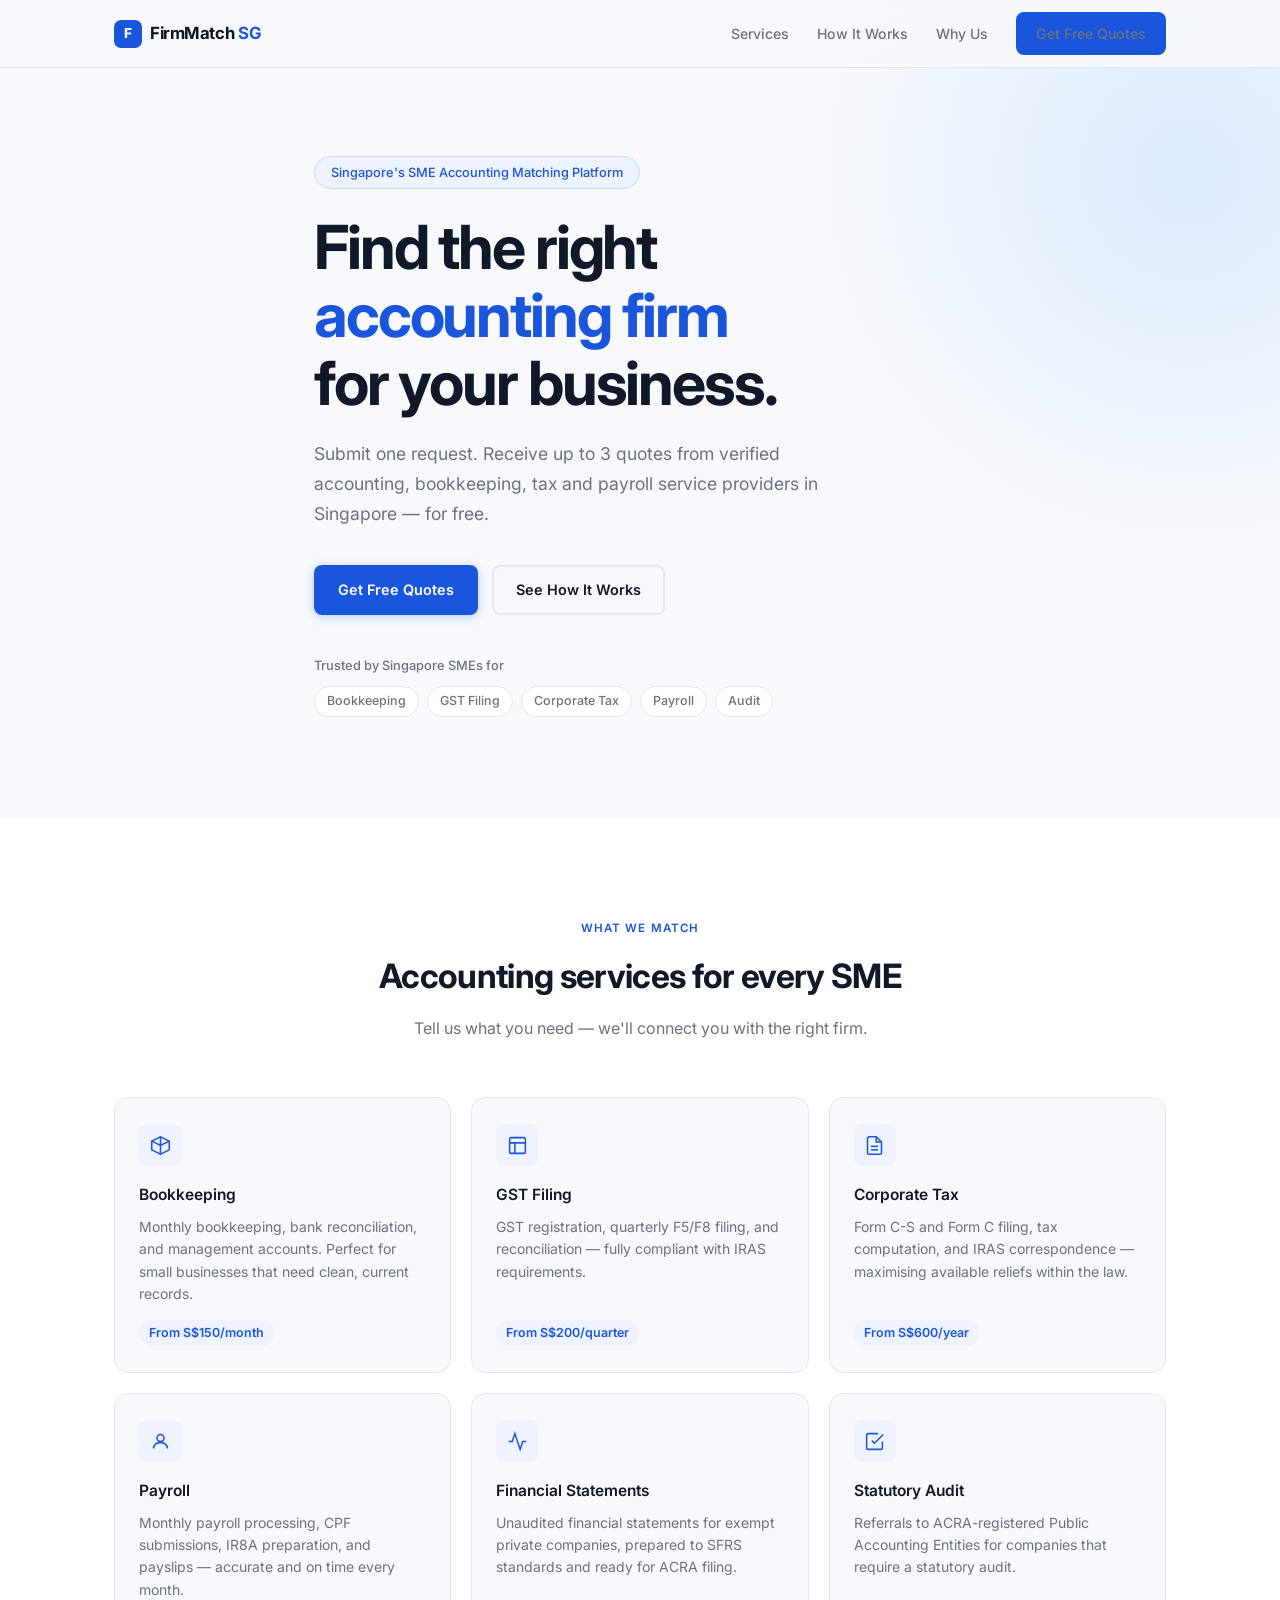
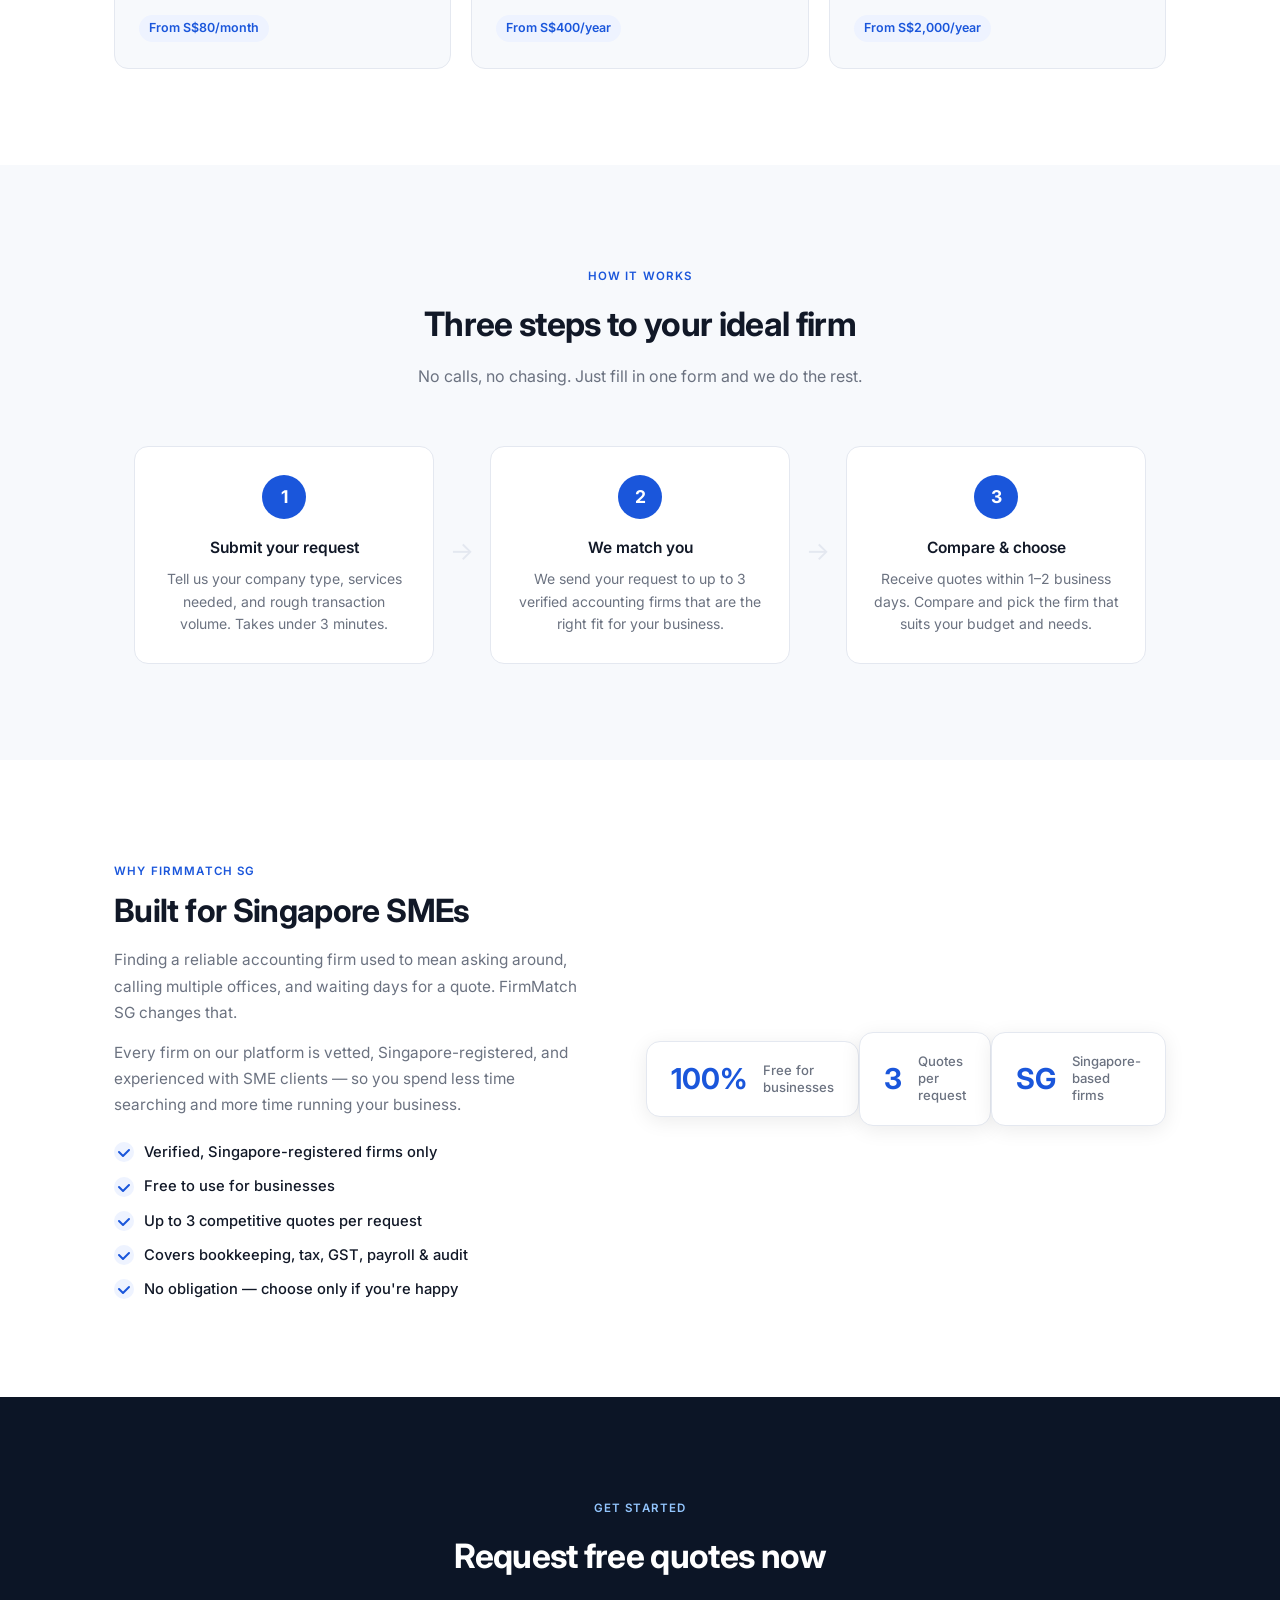
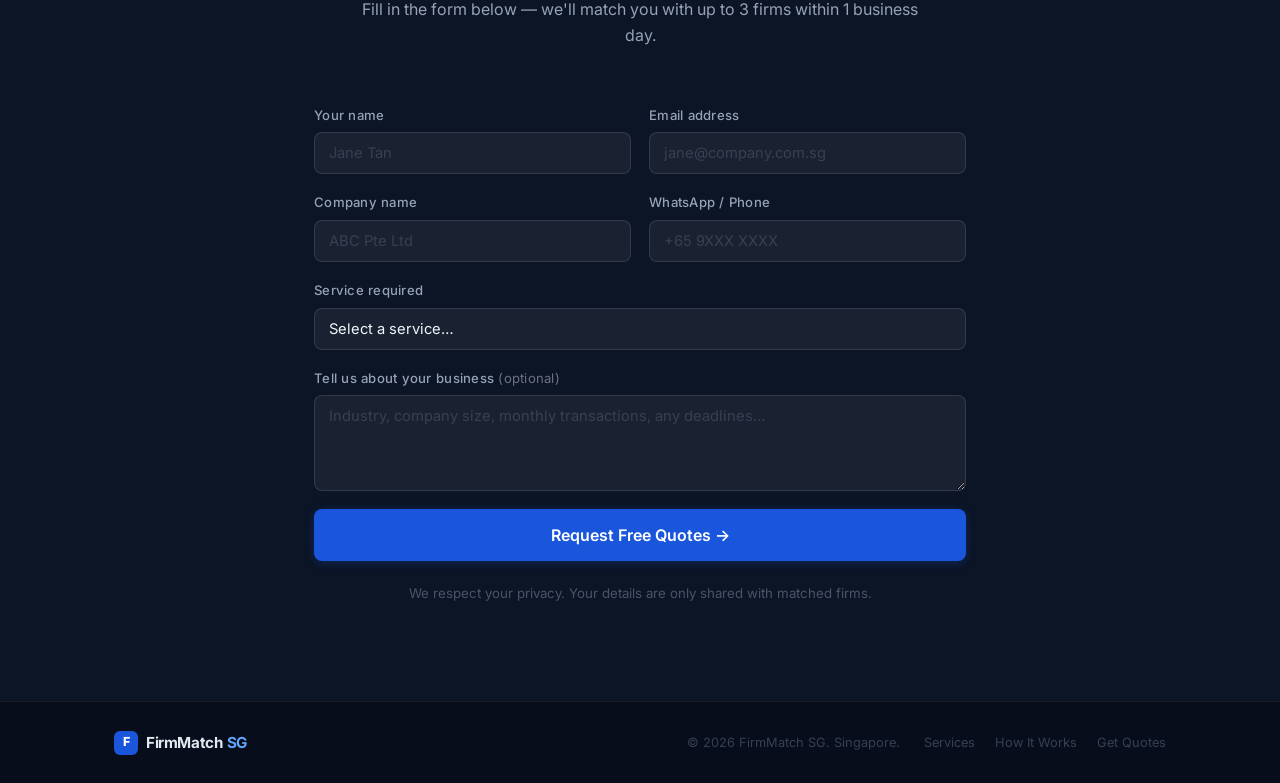
==== commit ede305b4: "Fix stat card alignment — clean vertical stack" ====
--- a/index.html
+++ b/index.html
@@ -186,11 +186,11 @@
           <span class="stat-card__number">100%</span>
           <span class="stat-card__label">Free for businesses</span>
         </div>
-        <div class="stat-card stat-card--offset">
+        <div class="stat-card stat-card">
           <span class="stat-card__number">3</span>
           <span class="stat-card__label">Quotes per request</span>
         </div>
-        <div class="stat-card stat-card--offset2">
+        <div class="stat-card stat-card2">
           <span class="stat-card__number">SG</span>
           <span class="stat-card__label">Singapore-based firms</span>
         </div>
--- a/style.css
+++ b/style.css
@@ -241,23 +241,25 @@
   border-radius: 50%;
 }
 
-.why__stats { display: flex; justify-content: center; }
-
-.about__card-stack { position: relative; width: 280px; height: 280px; }
+.why__stats { display: flex; justify-content: center; align-items: center; }
+
+.about__card-stack {
+  display: flex;
+  flex-direction: column;
+  gap: 14px;
+  width: 240px;
+}
 
 .stat-card {
-  position: absolute;
   background: var(--color-surface);
   border: 1px solid var(--color-border);
-  border-radius: var(--radius-md); padding: 22px 26px;
-  box-shadow: var(--shadow-md); min-width: 160px;
-}
-.stat-card:nth-child(1) { top: 0; left: 0; z-index: 3; }
-.stat-card--offset      { top: 80px; left: 90px; z-index: 2; }
-.stat-card--offset2     { top: 160px; left: 50px; z-index: 1; }
-
-.stat-card__number { display: block; font-size: 2rem; font-weight: 700; color: var(--color-accent); line-height: 1; margin-bottom: 4px; }
-.stat-card__label  { font-size: .79rem; color: var(--color-muted); font-weight: 500; }
+  border-radius: var(--radius-md); padding: 20px 24px;
+  box-shadow: var(--shadow-md);
+  display: flex; align-items: center; gap: 16px;
+}
+
+.stat-card__number { display: block; font-size: 1.8rem; font-weight: 700; color: var(--color-accent); line-height: 1; flex-shrink: 0; }
+.stat-card__label  { font-size: .82rem; color: var(--color-muted); font-weight: 500; line-height: 1.3; }
 
 /* ── Contact / Quote Form ────────────────────────────────── */
 .contact { padding: 96px 0; background: var(--color-dark); }
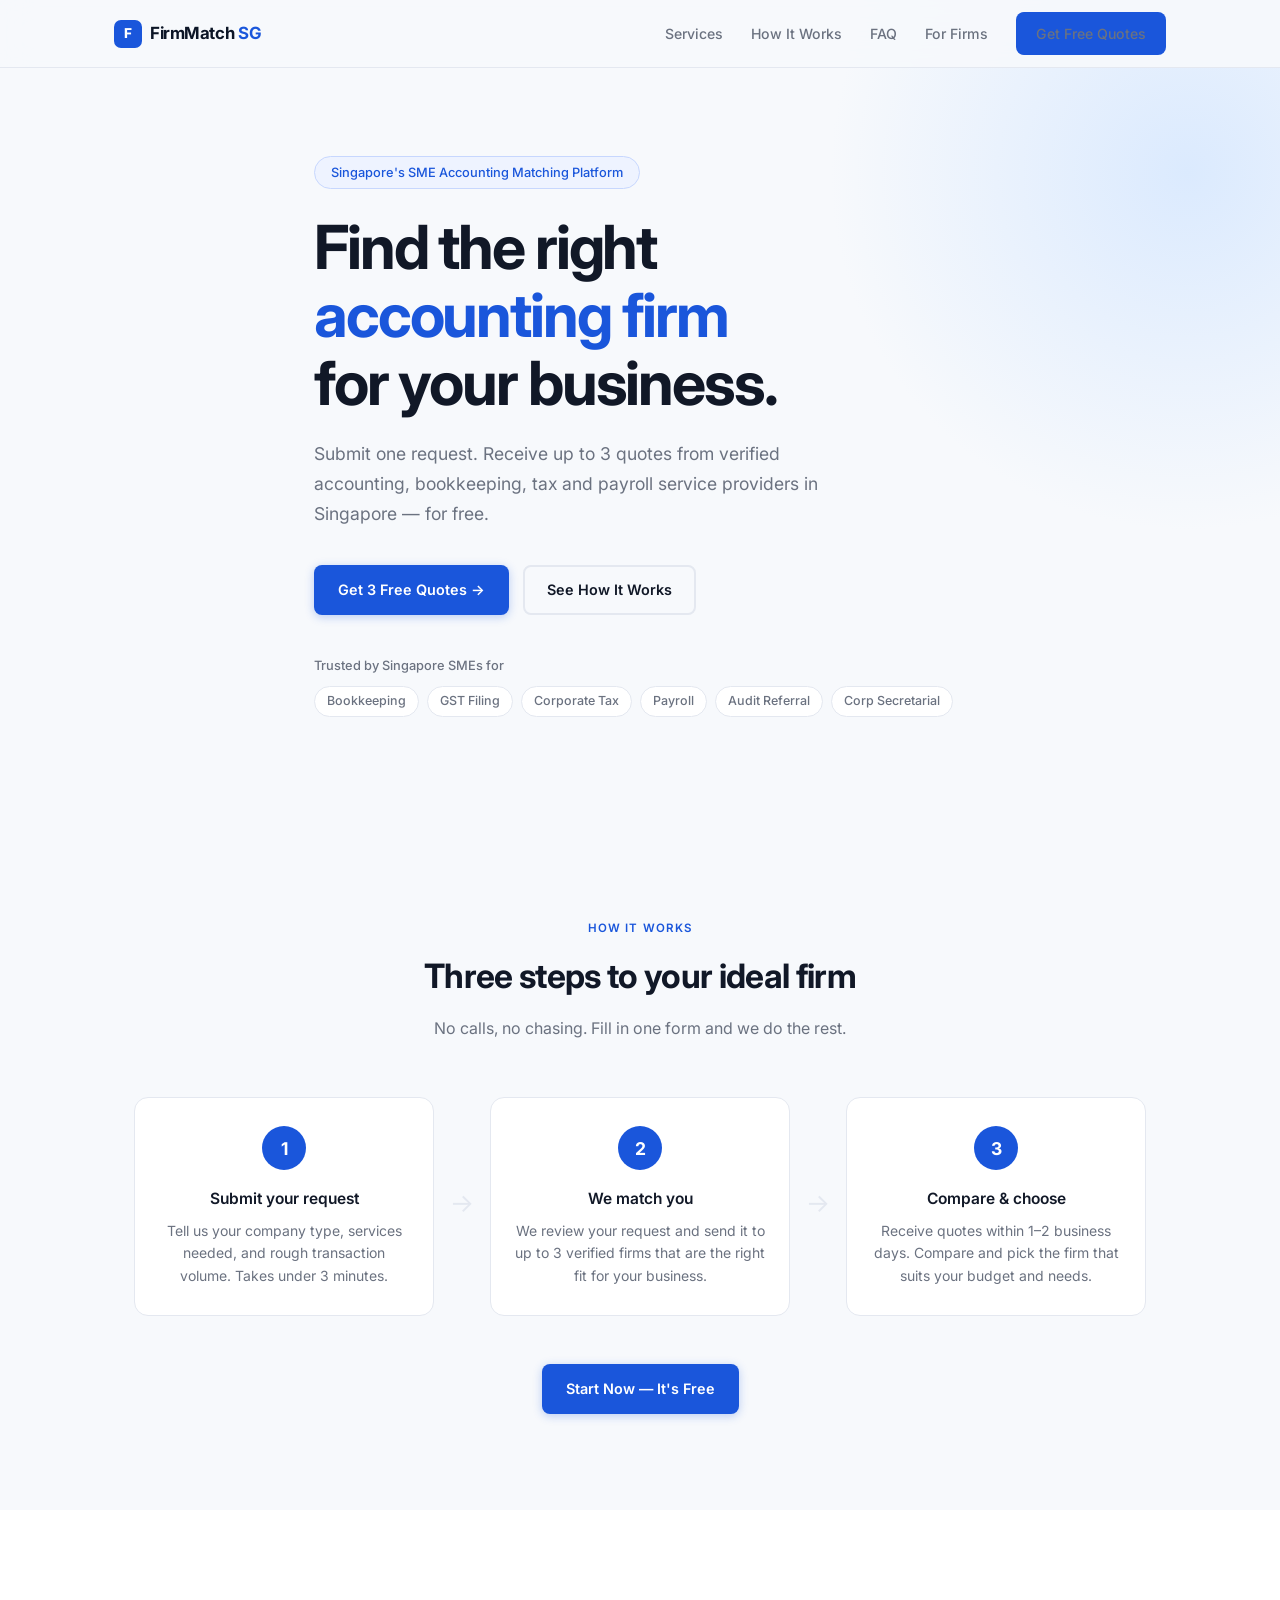
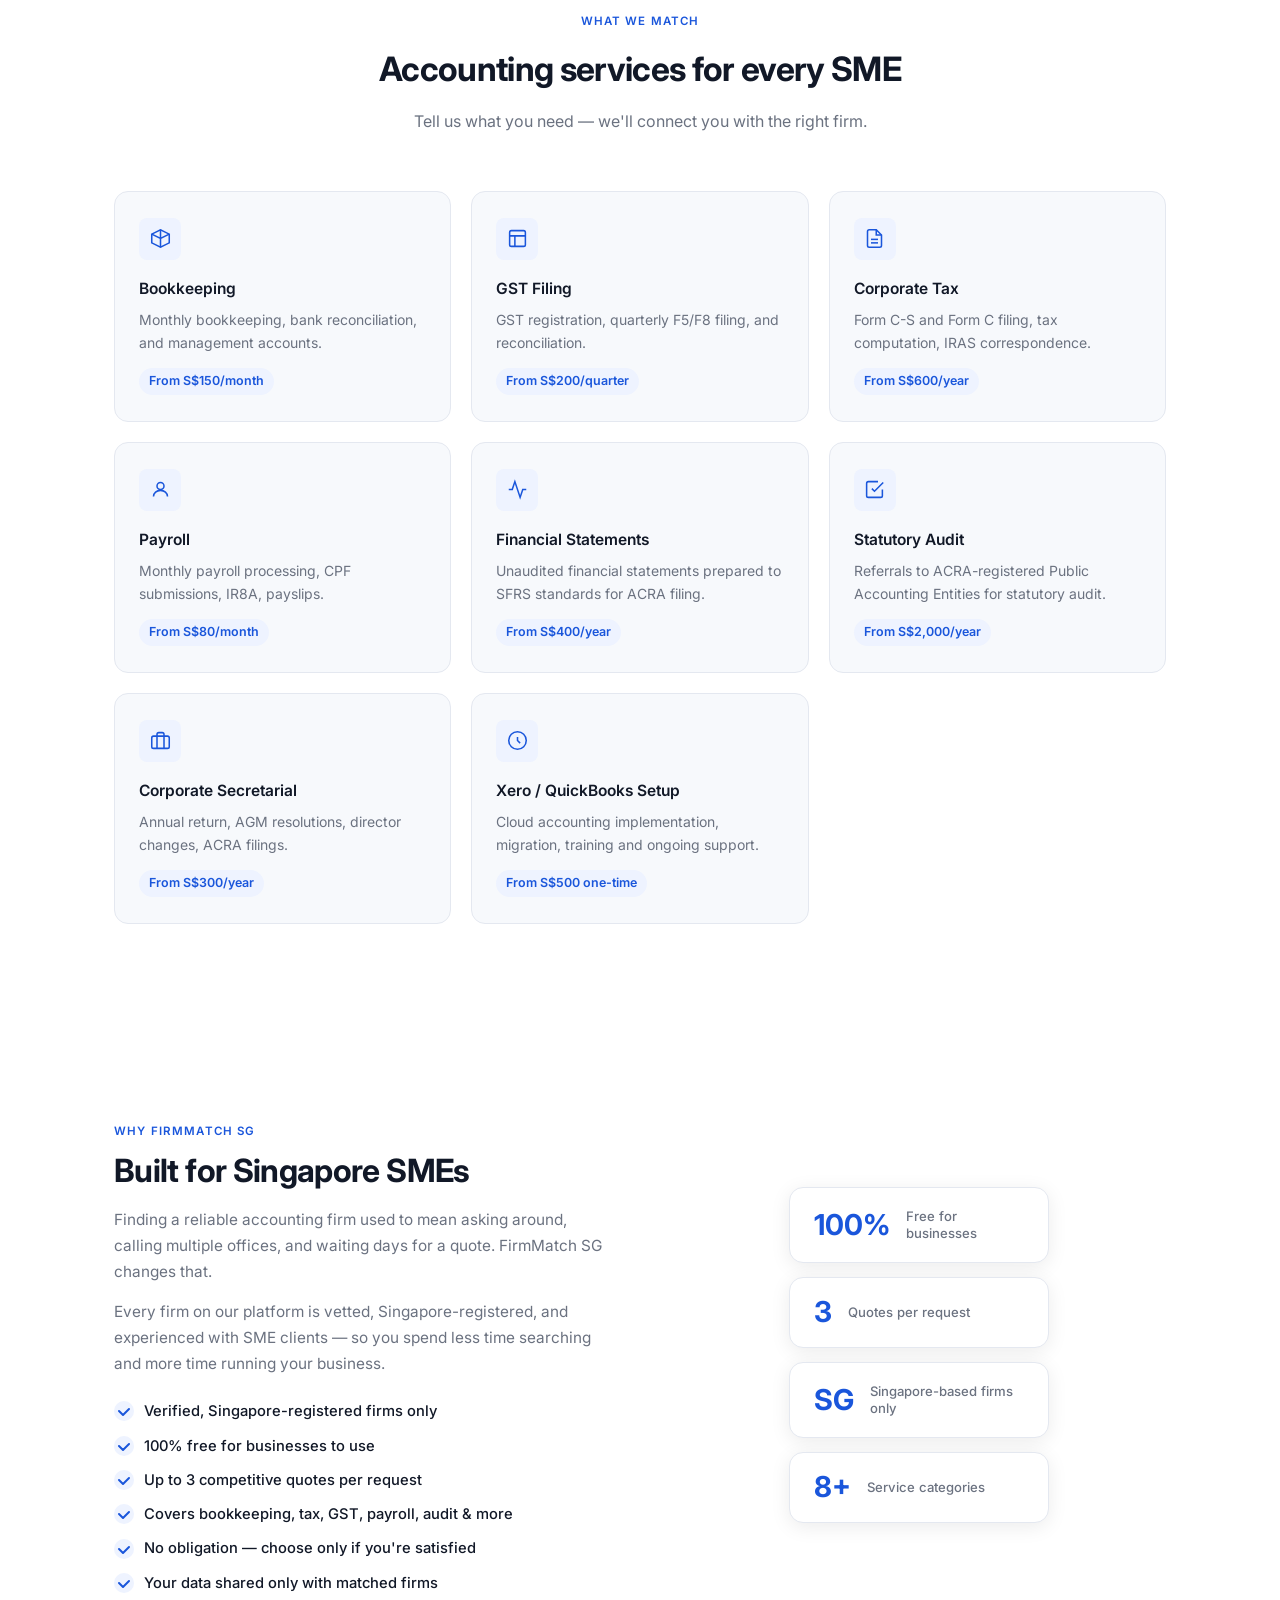
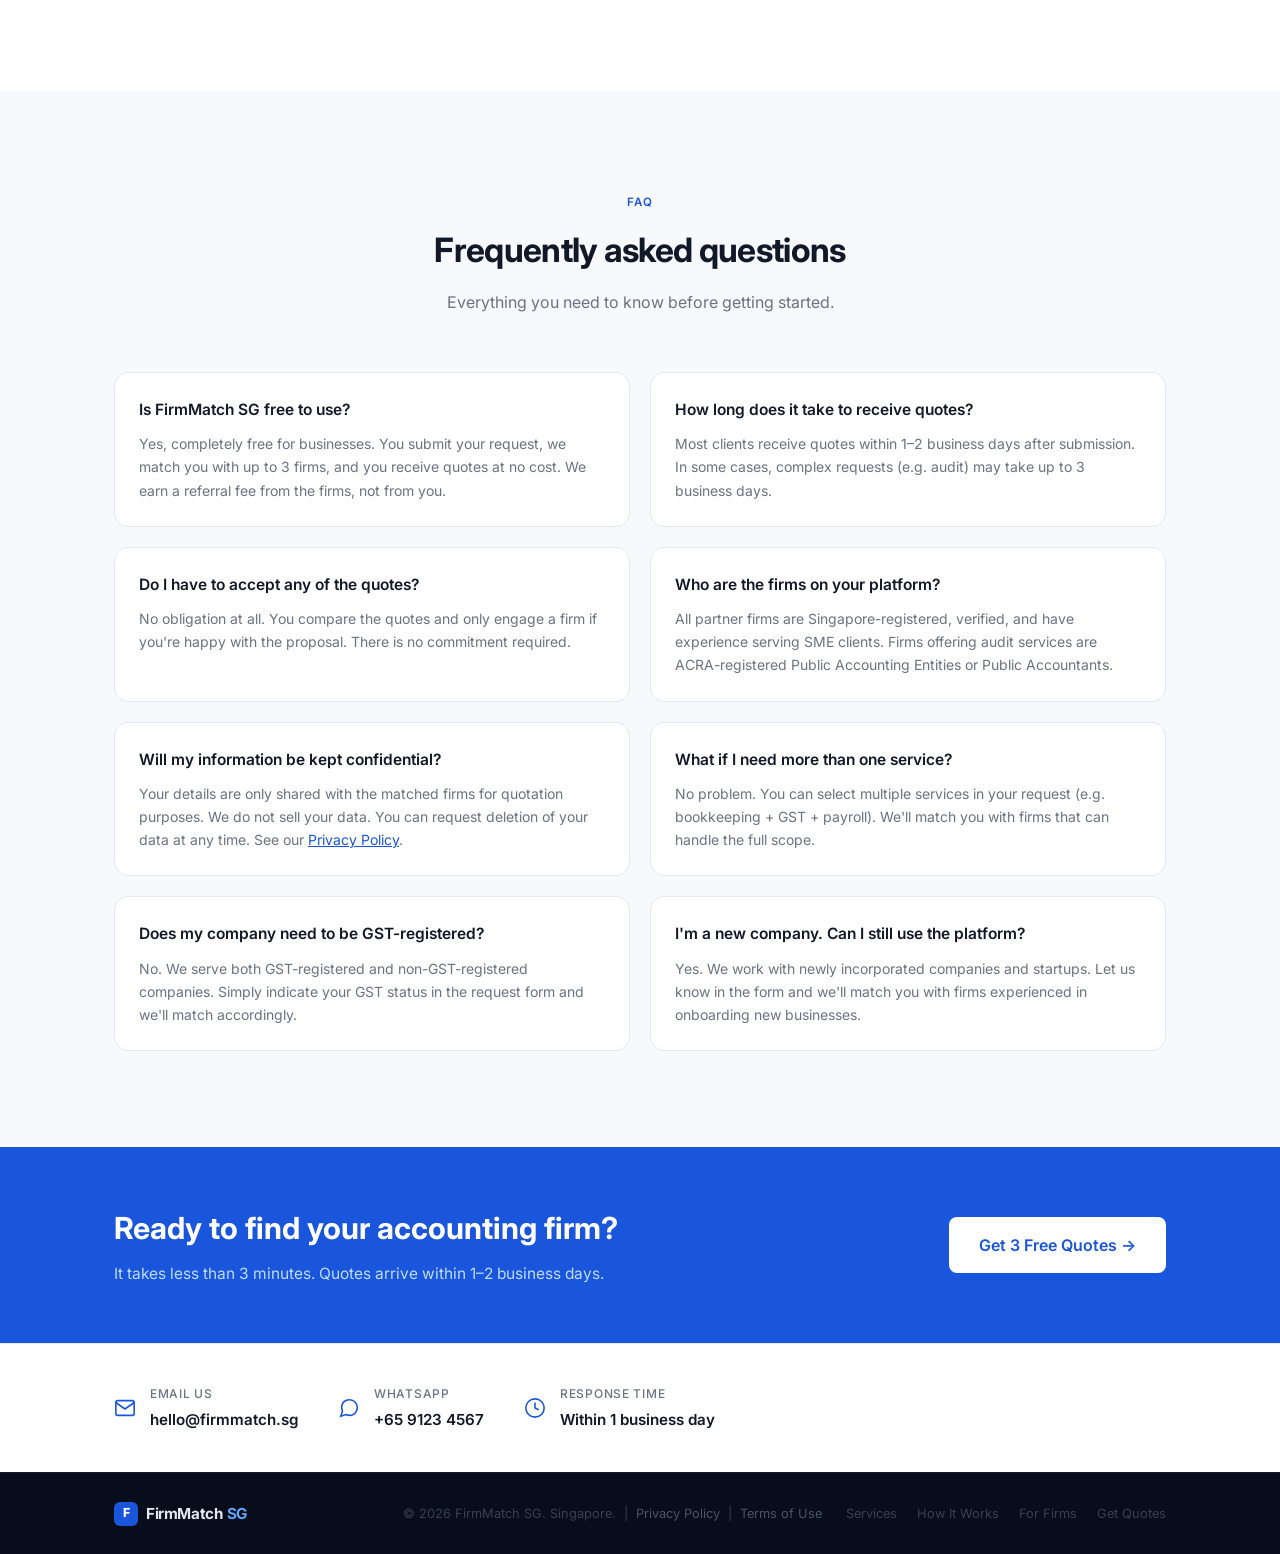
==== commit bc47136a: "Phase 1 MVP: add all pages, forms, privacy policy, terms of use" ====
--- a/index.html
+++ b/index.html
@@ -4,7 +4,7 @@
   <meta charset="UTF-8" />
   <meta name="viewport" content="width=device-width, initial-scale=1.0" />
   <title>FirmMatch SG — Find the Right Accounting Firm in Singapore</title>
-  <meta name="description" content="Compare bookkeeping, GST, tax, payroll and audit service providers for your Singapore business. Get matched in minutes." />
+  <meta name="description" content="Compare bookkeeping, GST, tax, payroll and audit service providers for your Singapore SME. Get up to 3 free quotes." />
   <link rel="preconnect" href="https://fonts.googleapis.com" />
   <link rel="preconnect" href="https://fonts.gstatic.com" crossorigin />
   <link href="https://fonts.googleapis.com/css2?family=Inter:wght@300;400;500;600;700&display=swap" rel="stylesheet" />
@@ -15,14 +15,15 @@
   <!-- NAV -->
   <nav class="nav">
     <div class="container nav__inner">
-      <a href="#" class="nav__logo">
+      <a href="index.html" class="nav__logo">
         <span class="logo-mark">F</span>FirmMatch <span class="logo-sg">SG</span>
       </a>
       <ul class="nav__links">
         <li><a href="#services">Services</a></li>
         <li><a href="#how">How It Works</a></li>
-        <li><a href="#why">Why Us</a></li>
-        <li><a href="#quote" class="btn btn--nav">Get Free Quotes</a></li>
+        <li><a href="#faq">FAQ</a></li>
+        <li><a href="partners.html">For Firms</a></li>
+        <li><a href="get-quotes.html" class="btn btn--nav">Get Free Quotes</a></li>
       </ul>
       <button class="nav__burger" aria-label="Toggle menu">
         <span></span><span></span><span></span>
@@ -44,7 +45,7 @@
         bookkeeping, tax and payroll service providers in Singapore — for free.
       </p>
       <div class="hero__cta">
-        <a href="#quote" class="btn btn--primary">Get Free Quotes</a>
+        <a href="get-quotes.html" class="btn btn--primary">Get 3 Free Quotes →</a>
         <a href="#how" class="btn btn--ghost">See How It Works</a>
       </div>
       <div class="hero__trust">
@@ -54,11 +55,45 @@
           <span>GST Filing</span>
           <span>Corporate Tax</span>
           <span>Payroll</span>
-          <span>Audit</span>
+          <span>Audit Referral</span>
+          <span>Corp Secretarial</span>
         </div>
       </div>
     </div>
     <div class="hero__bg-shape"></div>
+  </section>
+
+  <!-- HOW IT WORKS -->
+  <section class="how" id="how">
+    <div class="container">
+      <div class="section-header">
+        <span class="label">How It Works</span>
+        <h2>Three steps to your ideal firm</h2>
+        <p>No calls, no chasing. Fill in one form and we do the rest.</p>
+      </div>
+      <div class="steps">
+        <div class="step">
+          <div class="step__num">1</div>
+          <h3>Submit your request</h3>
+          <p>Tell us your company type, services needed, and rough transaction volume. Takes under 3 minutes.</p>
+        </div>
+        <div class="step__arrow">→</div>
+        <div class="step">
+          <div class="step__num">2</div>
+          <h3>We match you</h3>
+          <p>We review your request and send it to up to 3 verified firms that are the right fit for your business.</p>
+        </div>
+        <div class="step__arrow">→</div>
+        <div class="step">
+          <div class="step__num">3</div>
+          <h3>Compare &amp; choose</h3>
+          <p>Receive quotes within 1–2 business days. Compare and pick the firm that suits your budget and needs.</p>
+        </div>
+      </div>
+      <div class="how__cta">
+        <a href="get-quotes.html" class="btn btn--primary">Start Now — It's Free</a>
+      </div>
+    </div>
   </section>
 
   <!-- SERVICES -->
@@ -76,7 +111,7 @@
             <svg viewBox="0 0 24 24" fill="none" stroke="currentColor" stroke-width="1.75"><path d="M2 7l10-5 10 5v10l-10 5L2 17V7z"/><path d="M12 2v20M2 7l10 5 10-5"/></svg>
           </div>
           <h3>Bookkeeping</h3>
-          <p>Monthly bookkeeping, bank reconciliation, and management accounts. Perfect for small businesses that need clean, current records.</p>
+          <p>Monthly bookkeeping, bank reconciliation, and management accounts.</p>
           <span class="card__price">From S$150/month</span>
         </div>
 
@@ -85,7 +120,7 @@
             <svg viewBox="0 0 24 24" fill="none" stroke="currentColor" stroke-width="1.75"><rect x="3" y="3" width="18" height="18" rx="2"/><path d="M3 9h18M9 21V9"/></svg>
           </div>
           <h3>GST Filing</h3>
-          <p>GST registration, quarterly F5/F8 filing, and reconciliation — fully compliant with IRAS requirements.</p>
+          <p>GST registration, quarterly F5/F8 filing, and reconciliation.</p>
           <span class="card__price">From S$200/quarter</span>
         </div>
 
@@ -94,7 +129,7 @@
             <svg viewBox="0 0 24 24" fill="none" stroke="currentColor" stroke-width="1.75"><path d="M14 2H6a2 2 0 0 0-2 2v16a2 2 0 0 0 2 2h12a2 2 0 0 0 2-2V8z"/><polyline points="14 2 14 8 20 8"/><line x1="16" y1="13" x2="8" y2="13"/><line x1="16" y1="17" x2="8" y2="17"/></svg>
           </div>
           <h3>Corporate Tax</h3>
-          <p>Form C-S and Form C filing, tax computation, and IRAS correspondence — maximising available reliefs within the law.</p>
+          <p>Form C-S and Form C filing, tax computation, IRAS correspondence.</p>
           <span class="card__price">From S$600/year</span>
         </div>
 
@@ -103,7 +138,7 @@
             <svg viewBox="0 0 24 24" fill="none" stroke="currentColor" stroke-width="1.75"><circle cx="12" cy="8" r="4"/><path d="M4 20c0-4 3.6-7 8-7s8 3 8 7"/></svg>
           </div>
           <h3>Payroll</h3>
-          <p>Monthly payroll processing, CPF submissions, IR8A preparation, and payslips — accurate and on time every month.</p>
+          <p>Monthly payroll processing, CPF submissions, IR8A, payslips.</p>
           <span class="card__price">From S$80/month</span>
         </div>
 
@@ -112,7 +147,7 @@
             <svg viewBox="0 0 24 24" fill="none" stroke="currentColor" stroke-width="1.75"><polyline points="22 12 18 12 15 21 9 3 6 12 2 12"/></svg>
           </div>
           <h3>Financial Statements</h3>
-          <p>Unaudited financial statements for exempt private companies, prepared to SFRS standards and ready for ACRA filing.</p>
+          <p>Unaudited financial statements prepared to SFRS standards for ACRA filing.</p>
           <span class="card__price">From S$400/year</span>
         </div>
 
@@ -121,40 +156,28 @@
             <svg viewBox="0 0 24 24" fill="none" stroke="currentColor" stroke-width="1.75"><path d="M9 11l3 3L22 4"/><path d="M21 12v7a2 2 0 0 1-2 2H5a2 2 0 0 1-2-2V5a2 2 0 0 1 2-2h11"/></svg>
           </div>
           <h3>Statutory Audit</h3>
-          <p>Referrals to ACRA-registered Public Accounting Entities for companies that require a statutory audit.</p>
+          <p>Referrals to ACRA-registered Public Accounting Entities for statutory audit.</p>
           <span class="card__price">From S$2,000/year</span>
         </div>
 
-      </div>
-    </div>
-  </section>
-
-  <!-- HOW IT WORKS -->
-  <section class="how" id="how">
-    <div class="container">
-      <div class="section-header">
-        <span class="label">How It Works</span>
-        <h2>Three steps to your ideal firm</h2>
-        <p>No calls, no chasing. Just fill in one form and we do the rest.</p>
-      </div>
-      <div class="steps">
-        <div class="step">
-          <div class="step__num">1</div>
-          <h3>Submit your request</h3>
-          <p>Tell us your company type, services needed, and rough transaction volume. Takes under 3 minutes.</p>
-        </div>
-        <div class="step__arrow">→</div>
-        <div class="step">
-          <div class="step__num">2</div>
-          <h3>We match you</h3>
-          <p>We send your request to up to 3 verified accounting firms that are the right fit for your business.</p>
-        </div>
-        <div class="step__arrow">→</div>
-        <div class="step">
-          <div class="step__num">3</div>
-          <h3>Compare &amp; choose</h3>
-          <p>Receive quotes within 1–2 business days. Compare and pick the firm that suits your budget and needs.</p>
-        </div>
+        <div class="card">
+          <div class="card__icon">
+            <svg viewBox="0 0 24 24" fill="none" stroke="currentColor" stroke-width="1.75"><rect x="2" y="7" width="20" height="14" rx="2"/><path d="M16 21V5a2 2 0 0 0-2-2h-4a2 2 0 0 0-2 2v16"/></svg>
+          </div>
+          <h3>Corporate Secretarial</h3>
+          <p>Annual return, AGM resolutions, director changes, ACRA filings.</p>
+          <span class="card__price">From S$300/year</span>
+        </div>
+
+        <div class="card">
+          <div class="card__icon">
+            <svg viewBox="0 0 24 24" fill="none" stroke="currentColor" stroke-width="1.75"><circle cx="12" cy="12" r="10"/><path d="M12 8v4l3 3"/></svg>
+          </div>
+          <h3>Xero / QuickBooks Setup</h3>
+          <p>Cloud accounting implementation, migration, training and ongoing support.</p>
+          <span class="card__price">From S$500 one-time</span>
+        </div>
+
       </div>
     </div>
   </section>
@@ -175,92 +198,140 @@
         </p>
         <ul class="about__list">
           <li>Verified, Singapore-registered firms only</li>
-          <li>Free to use for businesses</li>
+          <li>100% free for businesses to use</li>
           <li>Up to 3 competitive quotes per request</li>
-          <li>Covers bookkeeping, tax, GST, payroll &amp; audit</li>
-          <li>No obligation — choose only if you're happy</li>
+          <li>Covers bookkeeping, tax, GST, payroll, audit &amp; more</li>
+          <li>No obligation — choose only if you're satisfied</li>
+          <li>Your data shared only with matched firms</li>
         </ul>
       </div>
       <div class="why__stats">
-        <div class="stat-card">
-          <span class="stat-card__number">100%</span>
-          <span class="stat-card__label">Free for businesses</span>
-        </div>
-        <div class="stat-card stat-card">
-          <span class="stat-card__number">3</span>
-          <span class="stat-card__label">Quotes per request</span>
-        </div>
-        <div class="stat-card stat-card2">
-          <span class="stat-card__number">SG</span>
-          <span class="stat-card__label">Singapore-based firms</span>
-        </div>
-      </div>
-    </div>
-  </section>
-
-  <!-- QUOTE FORM -->
-  <section class="contact" id="quote">
-    <div class="container contact__inner">
-      <div class="section-header section-header--light">
-        <span class="label label--light">Get Started</span>
-        <h2>Request free quotes now</h2>
-        <p>Fill in the form below — we'll match you with up to 3 firms within 1 business day.</p>
-      </div>
-      <form class="contact__form" id="quoteForm">
-        <div class="form-row">
-          <div class="form-group">
-            <label for="name">Your name</label>
-            <input type="text" id="name" name="name" placeholder="Jane Tan" required />
-          </div>
-          <div class="form-group">
-            <label for="email">Email address</label>
-            <input type="email" id="email" name="email" placeholder="jane@company.com.sg" required />
-          </div>
-        </div>
-        <div class="form-row">
-          <div class="form-group">
-            <label for="company">Company name</label>
-            <input type="text" id="company" name="company" placeholder="ABC Pte Ltd" />
-          </div>
-          <div class="form-group">
-            <label for="phone">WhatsApp / Phone</label>
-            <input type="tel" id="phone" name="phone" placeholder="+65 9XXX XXXX" />
-          </div>
-        </div>
-        <div class="form-group">
-          <label for="service">Service required</label>
-          <select id="service" name="service" required>
-            <option value="">Select a service…</option>
-            <option>Bookkeeping</option>
-            <option>GST Filing</option>
-            <option>Corporate Tax</option>
-            <option>Payroll</option>
-            <option>Unaudited Financial Statements</option>
-            <option>Statutory Audit</option>
-            <option>Multiple / Not sure — tell me below</option>
-          </select>
-        </div>
-        <div class="form-group">
-          <label for="message">Tell us about your business <span class="optional">(optional)</span></label>
-          <textarea id="message" name="message" rows="4" placeholder="Industry, company size, monthly transactions, any deadlines…"></textarea>
-        </div>
-        <button type="submit" class="btn btn--primary btn--full">Request Free Quotes →</button>
-        <p class="form-note">We respect your privacy. Your details are only shared with matched firms.</p>
-      </form>
+        <div class="about__card-stack">
+          <div class="stat-card">
+            <span class="stat-card__number">100%</span>
+            <span class="stat-card__label">Free for businesses</span>
+          </div>
+          <div class="stat-card">
+            <span class="stat-card__number">3</span>
+            <span class="stat-card__label">Quotes per request</span>
+          </div>
+          <div class="stat-card">
+            <span class="stat-card__number">SG</span>
+            <span class="stat-card__label">Singapore-based firms only</span>
+          </div>
+          <div class="stat-card">
+            <span class="stat-card__number">8+</span>
+            <span class="stat-card__label">Service categories</span>
+          </div>
+        </div>
+      </div>
+    </div>
+  </section>
+
+  <!-- FAQ -->
+  <section class="faq" id="faq">
+    <div class="container">
+      <div class="section-header">
+        <span class="label">FAQ</span>
+        <h2>Frequently asked questions</h2>
+        <p>Everything you need to know before getting started.</p>
+      </div>
+      <div class="faq__grid">
+
+        <div class="faq__item">
+          <h4>Is FirmMatch SG free to use?</h4>
+          <p>Yes, completely free for businesses. You submit your request, we match you with up to 3 firms, and you receive quotes at no cost. We earn a referral fee from the firms, not from you.</p>
+        </div>
+
+        <div class="faq__item">
+          <h4>How long does it take to receive quotes?</h4>
+          <p>Most clients receive quotes within 1–2 business days after submission. In some cases, complex requests (e.g. audit) may take up to 3 business days.</p>
+        </div>
+
+        <div class="faq__item">
+          <h4>Do I have to accept any of the quotes?</h4>
+          <p>No obligation at all. You compare the quotes and only engage a firm if you're happy with the proposal. There is no commitment required.</p>
+        </div>
+
+        <div class="faq__item">
+          <h4>Who are the firms on your platform?</h4>
+          <p>All partner firms are Singapore-registered, verified, and have experience serving SME clients. Firms offering audit services are ACRA-registered Public Accounting Entities or Public Accountants.</p>
+        </div>
+
+        <div class="faq__item">
+          <h4>Will my information be kept confidential?</h4>
+          <p>Your details are only shared with the matched firms for quotation purposes. We do not sell your data. You can request deletion of your data at any time. See our <a href="privacy.html">Privacy Policy</a>.</p>
+        </div>
+
+        <div class="faq__item">
+          <h4>What if I need more than one service?</h4>
+          <p>No problem. You can select multiple services in your request (e.g. bookkeeping + GST + payroll). We'll match you with firms that can handle the full scope.</p>
+        </div>
+
+        <div class="faq__item">
+          <h4>Does my company need to be GST-registered?</h4>
+          <p>No. We serve both GST-registered and non-GST-registered companies. Simply indicate your GST status in the request form and we'll match accordingly.</p>
+        </div>
+
+        <div class="faq__item">
+          <h4>I'm a new company. Can I still use the platform?</h4>
+          <p>Yes. We work with newly incorporated companies and startups. Let us know in the form and we'll match you with firms experienced in onboarding new businesses.</p>
+        </div>
+
+      </div>
+    </div>
+  </section>
+
+  <!-- CTA BANNER -->
+  <section class="cta-banner">
+    <div class="container cta-banner__inner">
+      <div>
+        <h2>Ready to find your accounting firm?</h2>
+        <p>It takes less than 3 minutes. Quotes arrive within 1–2 business days.</p>
+      </div>
+      <a href="get-quotes.html" class="btn btn--white">Get 3 Free Quotes →</a>
+    </div>
+  </section>
+
+  <!-- CONTACT -->
+  <section class="contact-strip" id="contact">
+    <div class="container contact-strip__inner">
+      <div class="contact-strip__item">
+        <svg viewBox="0 0 24 24" fill="none" stroke="currentColor" stroke-width="1.75"><path d="M4 4h16c1.1 0 2 .9 2 2v12c0 1.1-.9 2-2 2H4c-1.1 0-2-.9-2-2V6c0-1.1.9-2 2-2z"/><polyline points="22,6 12,13 2,6"/></svg>
+        <div>
+          <span>Email us</span>
+          <a href="mailto:hello@firmmatch.sg">hello@firmmatch.sg</a>
+        </div>
+      </div>
+      <div class="contact-strip__item">
+        <svg viewBox="0 0 24 24" fill="none" stroke="currentColor" stroke-width="1.75"><path d="M21 11.5a8.38 8.38 0 0 1-.9 3.8 8.5 8.5 0 0 1-7.6 4.7 8.38 8.38 0 0 1-3.8-.9L3 21l1.9-5.7a8.38 8.38 0 0 1-.9-3.8 8.5 8.5 0 0 1 4.7-7.6 8.38 8.38 0 0 1 3.8-.9h.5a8.48 8.48 0 0 1 8 8v.5z"/></svg>
+        <div>
+          <span>WhatsApp</span>
+          <a href="https://wa.me/6591234567">+65 9123 4567</a>
+        </div>
+      </div>
+      <div class="contact-strip__item">
+        <svg viewBox="0 0 24 24" fill="none" stroke="currentColor" stroke-width="1.75"><circle cx="12" cy="12" r="10"/><polyline points="12 6 12 12 16 14"/></svg>
+        <div>
+          <span>Response time</span>
+          <a>Within 1 business day</a>
+        </div>
+      </div>
     </div>
   </section>
 
   <!-- FOOTER -->
   <footer class="footer">
     <div class="container footer__inner">
-      <a href="#" class="nav__logo footer__logo">
+      <a href="index.html" class="nav__logo footer__logo">
         <span class="logo-mark">F</span>FirmMatch <span class="logo-sg">SG</span>
       </a>
-      <p class="footer__copy">&copy; 2026 FirmMatch SG. Singapore.</p>
+      <p class="footer__copy">&copy; 2026 FirmMatch SG. Singapore. &nbsp;|&nbsp; <a href="privacy.html">Privacy Policy</a> &nbsp;|&nbsp; <a href="terms.html">Terms of Use</a></p>
       <div class="footer__links">
         <a href="#services">Services</a>
         <a href="#how">How It Works</a>
-        <a href="#quote">Get Quotes</a>
+        <a href="partners.html">For Firms</a>
+        <a href="get-quotes.html">Get Quotes</a>
       </div>
     </div>
   </footer>
--- a/style.css
+++ b/style.css
@@ -28,29 +28,18 @@
 
 /* ── Helpers ─────────────────────────────────────────────── */
 .label {
-  display: inline-block;
-  font-size: .72rem;
-  font-weight: 600;
-  letter-spacing: .1em;
-  text-transform: uppercase;
-  color: var(--color-accent);
-  margin-bottom: 10px;
+  display: inline-block; font-size: .72rem; font-weight: 600;
+  letter-spacing: .1em; text-transform: uppercase;
+  color: var(--color-accent); margin-bottom: 10px;
 }
 .label--light { color: #93c5fd; }
 
 .badge {
-  display: inline-block;
-  background: var(--color-accent-lt);
-  color: var(--color-accent);
-  font-size: .8rem;
-  font-weight: 500;
-  border-radius: 999px;
-  padding: 5px 16px;
-  margin-bottom: 24px;
+  display: inline-block; background: var(--color-accent-lt);
+  color: var(--color-accent); font-size: .8rem; font-weight: 500;
+  border-radius: 999px; padding: 5px 16px; margin-bottom: 24px;
   border: 1px solid #c7d7fe;
 }
-
-.optional { color: var(--color-muted); font-weight: 400; }
 
 .section-header { text-align: center; max-width: 560px; margin: 0 auto 56px; }
 .section-header h2 { font-size: clamp(1.65rem, 3vw, 2.1rem); font-weight: 700; margin-bottom: 12px; letter-spacing: -.02em; }
@@ -59,6 +48,8 @@
 .section-header--light p  { color: #94a3b8; }
 
 .accent { color: var(--color-accent); }
+.req { color: #ef4444; }
+.optional-tag { font-size: .75rem; font-weight: 400; color: var(--color-muted); background: var(--color-border); padding: 1px 7px; border-radius: 4px; margin-left: 4px; }
 
 /* ── Buttons ─────────────────────────────────────────────── */
 .btn {
@@ -73,46 +64,30 @@
 
 .btn--primary { background: var(--color-accent); color: #fff; box-shadow: 0 2px 10px rgba(26,86,219,.28); }
 .btn--primary:hover { background: #1647c2; box-shadow: 0 4px 18px rgba(26,86,219,.36); }
-
 .btn--ghost { background: transparent; color: var(--color-text); border-color: var(--color-border); }
 .btn--ghost:hover { background: var(--color-surface); box-shadow: var(--shadow-sm); }
-
 .btn--nav { background: var(--color-accent); color: #fff; padding: 8px 18px; font-size: .84rem; }
 .btn--nav:hover { background: #1647c2; }
-
-.btn--full { width: 100%; justify-content: center; font-size: 1rem; padding: 14px; }
+.btn--white { background: #fff; color: var(--color-accent); font-size: 1rem; padding: 13px 28px; }
+.btn--white:hover { background: #f0f4ff; }
+.btn--full { width: 100%; justify-content: center; }
+.btn--lg { font-size: 1rem; padding: 14px 28px; }
 
 /* ── Nav ─────────────────────────────────────────────────── */
 .nav {
-  position: fixed; top: 0; left: 0; right: 0;
-  height: var(--nav-h);
-  background: rgba(247,249,252,.88);
-  backdrop-filter: blur(16px); -webkit-backdrop-filter: blur(16px);
-  border-bottom: 1px solid var(--color-border);
+  position: fixed; top: 0; left: 0; right: 0; height: var(--nav-h);
+  background: rgba(247,249,252,.9); backdrop-filter: blur(16px);
+  -webkit-backdrop-filter: blur(16px); border-bottom: 1px solid var(--color-border);
   z-index: 100; transition: box-shadow .2s;
 }
 .nav.scrolled { box-shadow: var(--shadow-sm); }
-
 .nav__inner { display: flex; align-items: center; height: 100%; gap: 32px; }
-
-.nav__logo {
-  display: flex; align-items: center; gap: 4px;
-  font-size: 1.05rem; font-weight: 700; letter-spacing: -.025em;
-  color: var(--color-dark); flex-shrink: 0;
-}
-.logo-mark {
-  display: inline-flex; align-items: center; justify-content: center;
-  width: 28px; height: 28px;
-  background: var(--color-accent); color: #fff;
-  border-radius: 7px; font-size: .85rem; font-weight: 800;
-  margin-right: 4px; flex-shrink: 0;
-}
+.nav__logo { display: flex; align-items: center; gap: 4px; font-size: 1.05rem; font-weight: 700; letter-spacing: -.025em; color: var(--color-dark); flex-shrink: 0; }
+.logo-mark { display: inline-flex; align-items: center; justify-content: center; width: 28px; height: 28px; background: var(--color-accent); color: #fff; border-radius: 7px; font-size: .85rem; font-weight: 800; margin-right: 4px; flex-shrink: 0; }
 .logo-sg { color: var(--color-accent); }
-
 .nav__links { display: flex; align-items: center; gap: 28px; list-style: none; margin-left: auto; }
 .nav__links a { font-size: .88rem; font-weight: 500; color: var(--color-muted); transition: color .15s; }
 .nav__links a:hover { color: var(--color-text); }
-
 .nav__burger { display: none; flex-direction: column; gap: 5px; background: none; border: none; cursor: pointer; padding: 4px; margin-left: auto; }
 .nav__burger span { display: block; width: 22px; height: 2px; background: var(--color-dark); border-radius: 2px; transition: transform .22s, opacity .22s; }
 .nav__burger.open span:nth-child(1) { transform: translateY(7px) rotate(45deg); }
@@ -120,197 +95,195 @@
 .nav__burger.open span:nth-child(3) { transform: translateY(-7px) rotate(-45deg); }
 
 /* ── Hero ────────────────────────────────────────────────── */
-.hero {
-  position: relative;
-  padding: calc(var(--nav-h) + 88px) 0 100px;
-  overflow: hidden;
-}
+.hero { position: relative; padding: calc(var(--nav-h) + 88px) 0 100px; overflow: hidden; }
 .hero__inner { position: relative; z-index: 1; max-width: 700px; }
-
-.hero__title {
-  font-size: clamp(2.5rem, 5.5vw, 3.8rem);
-  font-weight: 700; line-height: 1.12;
-  letter-spacing: -.035em; margin-bottom: 22px;
-}
-.hero__sub {
-  font-size: 1.1rem; color: var(--color-muted);
-  max-width: 520px; margin-bottom: 36px; line-height: 1.7;
-}
+.hero__title { font-size: clamp(2.5rem, 5.5vw, 3.8rem); font-weight: 700; line-height: 1.12; letter-spacing: -.035em; margin-bottom: 22px; }
+.hero__sub { font-size: 1.1rem; color: var(--color-muted); max-width: 520px; margin-bottom: 36px; line-height: 1.7; }
 .hero__cta { display: flex; gap: 14px; flex-wrap: wrap; margin-bottom: 40px; }
-
 .hero__trust { display: flex; flex-direction: column; gap: 10px; }
 .hero__trust > span { font-size: .8rem; color: var(--color-muted); font-weight: 500; }
 .trust-tags { display: flex; flex-wrap: wrap; gap: 8px; }
-.trust-tags span {
-  font-size: .78rem; font-weight: 500;
-  background: var(--color-surface);
-  border: 1px solid var(--color-border);
-  color: var(--color-muted);
-  padding: 4px 12px; border-radius: 999px;
-}
-
-.hero__bg-shape {
-  position: absolute; top: -100px; right: -180px;
-  width: 680px; height: 680px;
-  background: radial-gradient(circle at 60% 40%, #dbeafe 0%, transparent 62%);
-  border-radius: 50%; z-index: 0; pointer-events: none;
-}
+.trust-tags span { font-size: .78rem; font-weight: 500; background: var(--color-surface); border: 1px solid var(--color-border); color: var(--color-muted); padding: 4px 12px; border-radius: 999px; }
+.hero__bg-shape { position: absolute; top: -100px; right: -180px; width: 680px; height: 680px; background: radial-gradient(circle at 60% 40%, #dbeafe 0%, transparent 62%); border-radius: 50%; z-index: 0; pointer-events: none; }
+
+/* ── Page Hero ───────────────────────────────────────────── */
+.page-hero { padding: calc(var(--nav-h) + 56px) 0 56px; background: var(--color-surface); border-bottom: 1px solid var(--color-border); text-align: center; }
+.page-hero h1 { font-size: clamp(2rem, 4vw, 3rem); font-weight: 700; letter-spacing: -.03em; margin-bottom: 16px; }
+.page-hero p { color: var(--color-muted); font-size: 1.05rem; max-width: 560px; margin: 0 auto; line-height: 1.7; }
+.page-hero--sm { padding: calc(var(--nav-h) + 40px) 0 40px; }
+.page-hero--sm h1 { font-size: clamp(1.8rem, 3vw, 2.4rem); }
 
 /* ── Services ────────────────────────────────────────────── */
 .services { padding: 96px 0; background: var(--color-surface); }
-
 .services__grid { display: grid; grid-template-columns: repeat(3, 1fr); gap: 20px; }
-
-.card {
-  background: var(--color-bg);
-  border: 1px solid var(--color-border);
-  border-radius: var(--radius-md); padding: 26px 24px;
-  transition: box-shadow .2s, transform .2s, border-color .2s;
-  display: flex; flex-direction: column;
-}
+.card { background: var(--color-bg); border: 1px solid var(--color-border); border-radius: var(--radius-md); padding: 26px 24px; transition: box-shadow .2s, transform .2s, border-color .2s; display: flex; flex-direction: column; }
 .card:hover { box-shadow: var(--shadow-md); transform: translateY(-3px); border-color: #bfcffa; }
-
-.card__icon {
-  width: 42px; height: 42px;
-  background: var(--color-accent-lt);
-  border-radius: var(--radius-sm);
-  display: flex; align-items: center; justify-content: center;
-  margin-bottom: 16px; color: var(--color-accent);
-}
+.card__icon { width: 42px; height: 42px; background: var(--color-accent-lt); border-radius: var(--radius-sm); display: flex; align-items: center; justify-content: center; margin-bottom: 16px; color: var(--color-accent); }
 .card__icon svg { width: 21px; height: 21px; }
-
 .card h3 { font-size: .97rem; font-weight: 600; margin-bottom: 8px; }
 .card p  { font-size: .875rem; color: var(--color-muted); line-height: 1.6; flex: 1; }
-
-.card__price {
-  display: inline-block;
-  margin-top: 14px;
-  font-size: .78rem; font-weight: 600;
-  color: var(--color-accent);
-  background: var(--color-accent-lt);
-  padding: 3px 10px; border-radius: 999px;
-  align-self: flex-start;
-}
+.card__price { display: inline-block; margin-top: 14px; font-size: .78rem; font-weight: 600; color: var(--color-accent); background: var(--color-accent-lt); padding: 3px 10px; border-radius: 999px; align-self: flex-start; }
 
 /* ── How It Works ────────────────────────────────────────── */
 .how { padding: 96px 0; background: var(--color-bg); }
-
-.steps {
-  display: flex; align-items: flex-start;
-  gap: 16px; justify-content: center; flex-wrap: wrap;
-}
-
-.step {
-  flex: 1; min-width: 220px; max-width: 300px;
-  background: var(--color-surface);
-  border: 1px solid var(--color-border);
-  border-radius: var(--radius-md); padding: 28px 24px;
-  text-align: center;
-}
-.step__num {
-  width: 44px; height: 44px; border-radius: 50%;
-  background: var(--color-accent); color: #fff;
-  font-size: 1.1rem; font-weight: 700;
-  display: flex; align-items: center; justify-content: center;
-  margin: 0 auto 16px;
-}
+.steps { display: flex; align-items: flex-start; gap: 16px; justify-content: center; flex-wrap: wrap; }
+.step { flex: 1; min-width: 220px; max-width: 300px; background: var(--color-surface); border: 1px solid var(--color-border); border-radius: var(--radius-md); padding: 28px 24px; text-align: center; }
+.step__num { width: 44px; height: 44px; border-radius: 50%; background: var(--color-accent); color: #fff; font-size: 1.1rem; font-weight: 700; display: flex; align-items: center; justify-content: center; margin: 0 auto 16px; }
 .step h3 { font-size: .97rem; font-weight: 600; margin-bottom: 8px; }
 .step p  { font-size: .875rem; color: var(--color-muted); line-height: 1.6; }
-
-.step__arrow {
-  font-size: 1.6rem; color: var(--color-border);
-  align-self: center; flex-shrink: 0; margin-top: -8px;
-}
+.step__arrow { font-size: 1.6rem; color: var(--color-border); align-self: center; flex-shrink: 0; margin-top: -8px; }
+.how__cta { text-align: center; margin-top: 48px; }
 
 /* ── Why ─────────────────────────────────────────────────── */
 .why { padding: 96px 0; background: var(--color-surface); }
-
 .why__inner { display: grid; grid-template-columns: 1fr 1fr; gap: 64px; align-items: center; }
-
 .why__text h2 { font-size: clamp(1.6rem, 3vw, 2rem); font-weight: 700; margin-bottom: 16px; letter-spacing: -.02em; line-height: 1.25; }
 .why__text p  { color: var(--color-muted); margin-bottom: 14px; font-size: .96rem; line-height: 1.7; }
-
 .about__list { list-style: none; margin-top: 22px; display: flex; flex-direction: column; gap: 10px; }
-.about__list li {
-  display: flex; align-items: center; gap: 10px;
-  font-size: .92rem; font-weight: 500; color: var(--color-text);
-}
-.about__list li::before {
-  content: ''; width: 20px; height: 20px; flex-shrink: 0;
-  background: var(--color-accent-lt) url("data:image/svg+xml,%3Csvg viewBox='0 0 20 20' fill='none' xmlns='http://www.w3.org/2000/svg'%3E%3Cpath d='M5 10l4 4 6-6' stroke='%231a56db' stroke-width='2' stroke-linecap='round' stroke-linejoin='round'/%3E%3C/svg%3E") center/100% no-repeat;
-  border-radius: 50%;
-}
-
+.about__list li { display: flex; align-items: center; gap: 10px; font-size: .92rem; font-weight: 500; color: var(--color-text); }
+.about__list li::before { content: ''; width: 20px; height: 20px; flex-shrink: 0; background: var(--color-accent-lt) url("data:image/svg+xml,%3Csvg viewBox='0 0 20 20' fill='none' xmlns='http://www.w3.org/2000/svg'%3E%3Cpath d='M5 10l4 4 6-6' stroke='%231a56db' stroke-width='2' stroke-linecap='round' stroke-linejoin='round'/%3E%3C/svg%3E") center/100% no-repeat; border-radius: 50%; }
 .why__stats { display: flex; justify-content: center; align-items: center; }
-
-.about__card-stack {
-  display: flex;
-  flex-direction: column;
-  gap: 14px;
-  width: 240px;
-}
-
-.stat-card {
-  background: var(--color-surface);
-  border: 1px solid var(--color-border);
-  border-radius: var(--radius-md); padding: 20px 24px;
-  box-shadow: var(--shadow-md);
-  display: flex; align-items: center; gap: 16px;
-}
-
+.about__card-stack { display: flex; flex-direction: column; gap: 14px; width: 260px; }
+.stat-card { background: var(--color-surface); border: 1px solid var(--color-border); border-radius: var(--radius-md); padding: 20px 24px; box-shadow: var(--shadow-md); display: flex; align-items: center; gap: 16px; }
 .stat-card__number { display: block; font-size: 1.8rem; font-weight: 700; color: var(--color-accent); line-height: 1; flex-shrink: 0; }
 .stat-card__label  { font-size: .82rem; color: var(--color-muted); font-weight: 500; line-height: 1.3; }
 
-/* ── Contact / Quote Form ────────────────────────────────── */
-.contact { padding: 96px 0; background: var(--color-dark); }
-.contact__inner { max-width: 700px; margin: 0 auto; }
-.contact__form  { display: flex; flex-direction: column; gap: 18px; }
-
-.form-row { display: grid; grid-template-columns: 1fr 1fr; gap: 18px; }
-
-.form-group { display: flex; flex-direction: column; gap: 6px; }
-.form-group label { font-size: .82rem; font-weight: 500; color: #94a3b8; letter-spacing: .02em; }
-
-.form-group input,
-.form-group select,
-.form-group textarea {
-  font-family: var(--font); font-size: .92rem; color: #f1f5f9;
-  background: rgba(255,255,255,.06); border: 1px solid rgba(255,255,255,.11);
-  border-radius: var(--radius-sm); padding: 11px 14px;
-  transition: border-color .18s, box-shadow .18s;
-  outline: none; -webkit-appearance: none; resize: vertical;
-}
-.form-group input::placeholder,
-.form-group textarea::placeholder { color: #374151; }
-.form-group select option { background: #1e293b; color: #f1f5f9; }
-
-.form-group input:focus,
-.form-group select:focus,
-.form-group textarea:focus { border-color: #3b82f6; box-shadow: 0 0 0 3px rgba(59,130,246,.18); }
-
-.form-note { text-align: center; font-size: .83rem; color: #475569; margin-top: 4px; }
-.form-note a { color: #93c5fd; }
+/* ── FAQ ─────────────────────────────────────────────────── */
+.faq { padding: 96px 0; background: var(--color-bg); }
+.faq__grid { display: grid; grid-template-columns: repeat(2, 1fr); gap: 20px; }
+.faq__item { background: var(--color-surface); border: 1px solid var(--color-border); border-radius: var(--radius-md); padding: 24px; }
+.faq__item h4 { font-size: .97rem; font-weight: 600; margin-bottom: 10px; color: var(--color-text); }
+.faq__item p  { font-size: .875rem; color: var(--color-muted); line-height: 1.65; }
+.faq__item a  { color: var(--color-accent); text-decoration: underline; }
+
+/* ── CTA Banner ──────────────────────────────────────────── */
+.cta-banner { background: var(--color-accent); padding: 56px 0; }
+.cta-banner__inner { display: flex; align-items: center; justify-content: space-between; gap: 32px; flex-wrap: wrap; }
+.cta-banner h2 { font-size: clamp(1.4rem, 2.5vw, 1.9rem); font-weight: 700; color: #fff; margin-bottom: 8px; }
+.cta-banner p  { color: #bfdbfe; font-size: .97rem; }
+
+/* ── Contact Strip ───────────────────────────────────────── */
+.contact-strip { background: var(--color-surface); border-top: 1px solid var(--color-border); padding: 40px 0; }
+.contact-strip__inner { display: flex; gap: 40px; flex-wrap: wrap; }
+.contact-strip__item { display: flex; align-items: center; gap: 14px; }
+.contact-strip__item svg { width: 22px; height: 22px; color: var(--color-accent); flex-shrink: 0; }
+.contact-strip__item span { display: block; font-size: .75rem; color: var(--color-muted); font-weight: 500; text-transform: uppercase; letter-spacing: .06em; margin-bottom: 2px; }
+.contact-strip__item a { font-size: .95rem; font-weight: 600; color: var(--color-text); }
+.contact-strip__item a:hover { color: var(--color-accent); }
 
 /* ── Footer ──────────────────────────────────────────────── */
 .footer { background: #070d1a; border-top: 1px solid rgba(255,255,255,.06); padding: 28px 0; }
-
 .footer__inner { display: flex; align-items: center; gap: 24px; flex-wrap: wrap; }
 .footer__logo .logo-mark { width: 24px; height: 24px; font-size: .78rem; border-radius: 6px; }
 .footer .nav__logo { font-size: .95rem; color: #e2e8f0; }
 .footer .logo-sg { color: #60a5fa; }
 .footer__copy { font-size: .8rem; color: #374151; margin-left: auto; }
+.footer__copy a { color: #4b5563; }
+.footer__copy a:hover { color: #94a3b8; }
 .footer__links { display: flex; gap: 20px; }
 .footer__links a { font-size: .8rem; color: #374151; transition: color .15s; }
 .footer__links a:hover { color: #94a3b8; }
 
+/* ── Form Pages ──────────────────────────────────────────── */
+.form-section { padding: 64px 0 96px; }
+.form-container { display: grid; grid-template-columns: 280px 1fr; gap: 48px; align-items: flex-start; }
+
+/* Sidebar */
+.form-sidebar { position: sticky; top: calc(var(--nav-h) + 24px); background: var(--color-surface); border: 1px solid var(--color-border); border-radius: var(--radius-md); padding: 28px; }
+.form-sidebar h3 { font-size: 1rem; font-weight: 700; margin-bottom: 20px; }
+.sidebar-steps { list-style: none; display: flex; flex-direction: column; gap: 18px; }
+.sidebar-steps li { display: flex; gap: 14px; align-items: flex-start; }
+.sidebar-num { width: 26px; height: 26px; border-radius: 50%; background: var(--color-accent); color: #fff; font-size: .8rem; font-weight: 700; display: flex; align-items: center; justify-content: center; flex-shrink: 0; margin-top: 1px; }
+.sidebar-steps strong { display: block; font-size: .9rem; font-weight: 600; margin-bottom: 2px; }
+.sidebar-steps p { font-size: .82rem; color: var(--color-muted); line-height: 1.5; margin: 0; }
+.sidebar-note { margin-top: 24px; padding: 14px; background: var(--color-accent-lt); border-radius: var(--radius-sm); font-size: .8rem; color: var(--color-muted); display: flex; gap: 8px; align-items: flex-start; line-height: 1.5; }
+.sidebar-note svg { flex-shrink: 0; margin-top: 1px; color: var(--color-accent); }
+.sidebar-note a { color: var(--color-accent); text-decoration: underline; }
+
+/* Form blocks */
+.enquiry-form { display: flex; flex-direction: column; gap: 0; }
+.form-section-block { background: var(--color-surface); border: 1px solid var(--color-border); border-radius: var(--radius-md); padding: 28px; margin-bottom: 16px; }
+.form-section-title { font-size: 1rem; font-weight: 700; margin-bottom: 20px; display: flex; align-items: center; gap: 10px; }
+.form-step-badge { width: 26px; height: 26px; border-radius: 50%; background: var(--color-accent-lt); color: var(--color-accent); font-size: .82rem; font-weight: 700; display: inline-flex; align-items: center; justify-content: center; flex-shrink: 0; }
+.form-hint { font-size: .82rem; color: var(--color-muted); margin-bottom: 14px; margin-top: -10px; }
+
+.form-row { display: grid; grid-template-columns: 1fr 1fr; gap: 16px; margin-bottom: 14px; }
+.form-row:last-child { margin-bottom: 0; }
+.form-group { display: flex; flex-direction: column; gap: 6px; }
+.form-group label { font-size: .82rem; font-weight: 500; color: var(--color-text); }
+.form-group input,
+.form-group select,
+.form-group textarea {
+  font-family: var(--font); font-size: .92rem; color: var(--color-text);
+  background: var(--color-bg); border: 1px solid var(--color-border);
+  border-radius: var(--radius-sm); padding: 10px 13px;
+  transition: border-color .18s, box-shadow .18s; outline: none;
+  -webkit-appearance: none; resize: vertical;
+}
+.form-group input::placeholder,
+.form-group textarea::placeholder { color: #9ca3af; }
+.form-group input:focus,
+.form-group select:focus,
+.form-group textarea:focus { border-color: var(--color-accent); box-shadow: 0 0 0 3px rgba(26,86,219,.12); background: #fff; }
+
+/* Checkboxes */
+.checkbox-grid { display: grid; grid-template-columns: repeat(2, 1fr); gap: 10px; }
+.checkbox-card { display: flex; align-items: center; gap: 10px; background: var(--color-bg); border: 1px solid var(--color-border); border-radius: var(--radius-sm); padding: 11px 14px; cursor: pointer; transition: border-color .15s, background .15s; }
+.checkbox-card:hover { border-color: var(--color-accent); background: var(--color-accent-lt); }
+.checkbox-card input { width: 16px; height: 16px; accent-color: var(--color-accent); flex-shrink: 0; cursor: pointer; }
+.checkbox-card span { font-size: .88rem; font-weight: 500; }
+.checkbox-card:has(input:checked) { border-color: var(--color-accent); background: var(--color-accent-lt); }
+
+/* Radio */
+.radio-row { display: flex; gap: 20px; padding-top: 4px; }
+.radio-label { display: flex; align-items: center; gap: 7px; font-size: .9rem; cursor: pointer; }
+.radio-label input { accent-color: var(--color-accent); width: 16px; height: 16px; }
+
+/* Consent */
+.consent-block { background: #f0f4ff; border-color: #c7d7fe; }
+.consent-label { display: flex; gap: 12px; align-items: flex-start; cursor: pointer; font-size: .88rem; line-height: 1.6; color: var(--color-text); }
+.consent-label input { width: 17px; height: 17px; margin-top: 2px; accent-color: var(--color-accent); flex-shrink: 0; cursor: pointer; }
+.consent-label a { color: var(--color-accent); text-decoration: underline; }
+
+.form-note { text-align: center; font-size: .82rem; color: var(--color-muted); margin-top: 12px; }
+
+/* Success state */
+.form-success { text-align: center; padding: 48px 24px; background: var(--color-surface); border: 1px solid #bbf7d0; border-radius: var(--radius-md); margin-top: 16px; }
+.form-success svg { color: #16a34a; margin-bottom: 16px; }
+.form-success h3 { font-size: 1.2rem; font-weight: 700; margin-bottom: 8px; }
+.form-success p { color: var(--color-muted); }
+
+/* ── Legal Pages ─────────────────────────────────────────── */
+.legal-section { padding: 64px 0 96px; }
+.legal-container { max-width: 780px; }
+.legal-content { display: flex; flex-direction: column; gap: 0; }
+.legal-block { padding: 28px 0; border-bottom: 1px solid var(--color-border); }
+.legal-block:last-child { border-bottom: none; }
+.legal-block h2 { font-size: 1.1rem; font-weight: 700; margin-bottom: 12px; color: var(--color-text); }
+.legal-block p  { font-size: .93rem; color: var(--color-muted); line-height: 1.75; margin-bottom: 10px; }
+.legal-block p:last-child { margin-bottom: 0; }
+.legal-block ul { margin: 10px 0 10px 20px; display: flex; flex-direction: column; gap: 6px; }
+.legal-block ul li { font-size: .93rem; color: var(--color-muted); line-height: 1.65; }
+.legal-block a { color: var(--color-accent); text-decoration: underline; }
+.legal-block strong { color: var(--color-text); }
+
 /* ── Responsive ──────────────────────────────────────────── */
-@media (max-width: 900px) {
-  .services__grid { grid-template-columns: repeat(2, 1fr); }
+@media (max-width: 960px) {
+  .form-container { grid-template-columns: 1fr; }
+  .form-sidebar { position: static; }
   .why__inner { grid-template-columns: 1fr; }
   .why__stats { display: none; }
   .step__arrow { display: none; }
   .steps { flex-direction: column; align-items: center; }
   .step { max-width: 100%; width: 100%; }
+  .faq__grid { grid-template-columns: 1fr; }
+  .cta-banner__inner { flex-direction: column; text-align: center; }
+}
+
+@media (max-width: 768px) {
+  .services__grid { grid-template-columns: repeat(2, 1fr); }
+  .checkbox-grid { grid-template-columns: 1fr; }
+  .contact-strip__inner { flex-direction: column; gap: 24px; }
 }
 
 @media (max-width: 640px) {
@@ -327,4 +300,5 @@
   .form-row { grid-template-columns: 1fr; }
   .footer__inner { flex-direction: column; align-items: flex-start; gap: 12px; }
   .footer__copy { margin-left: 0; }
-}
+  .hero__title { font-size: 2.2rem; }
+}
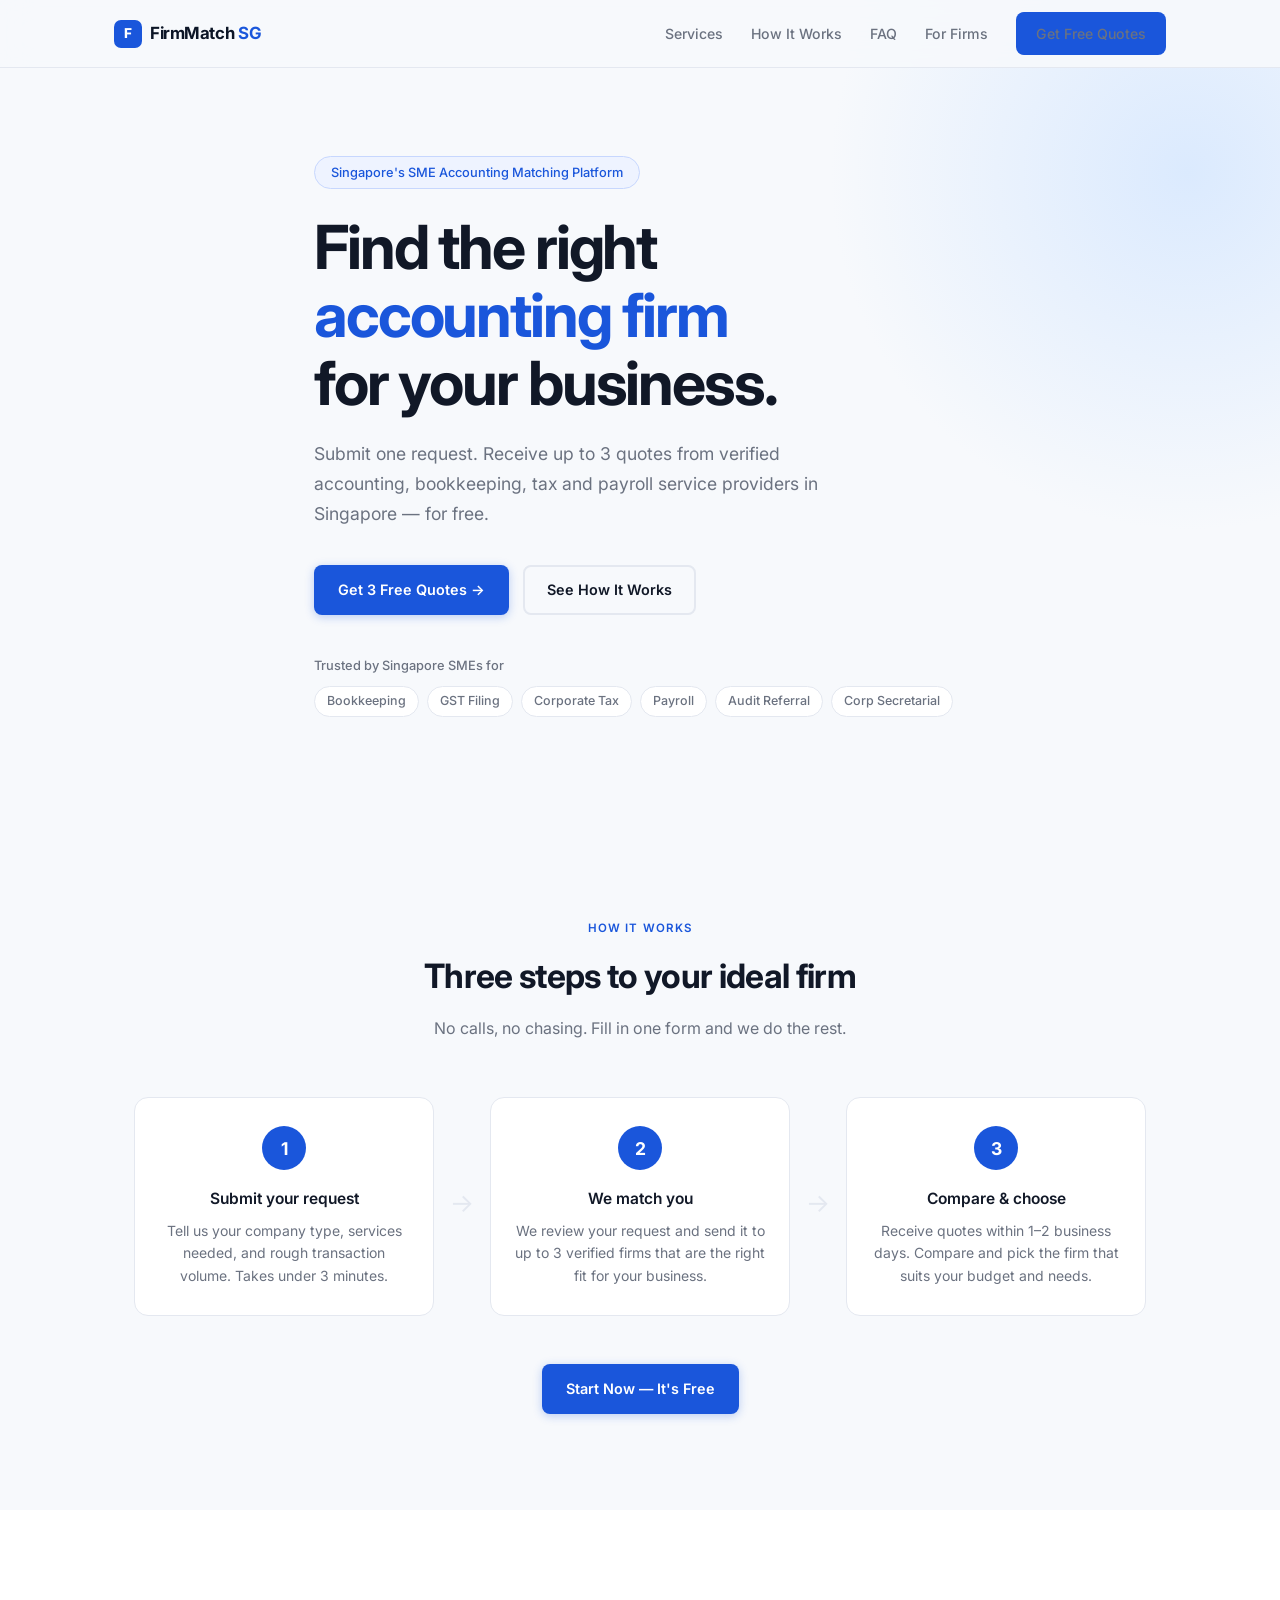
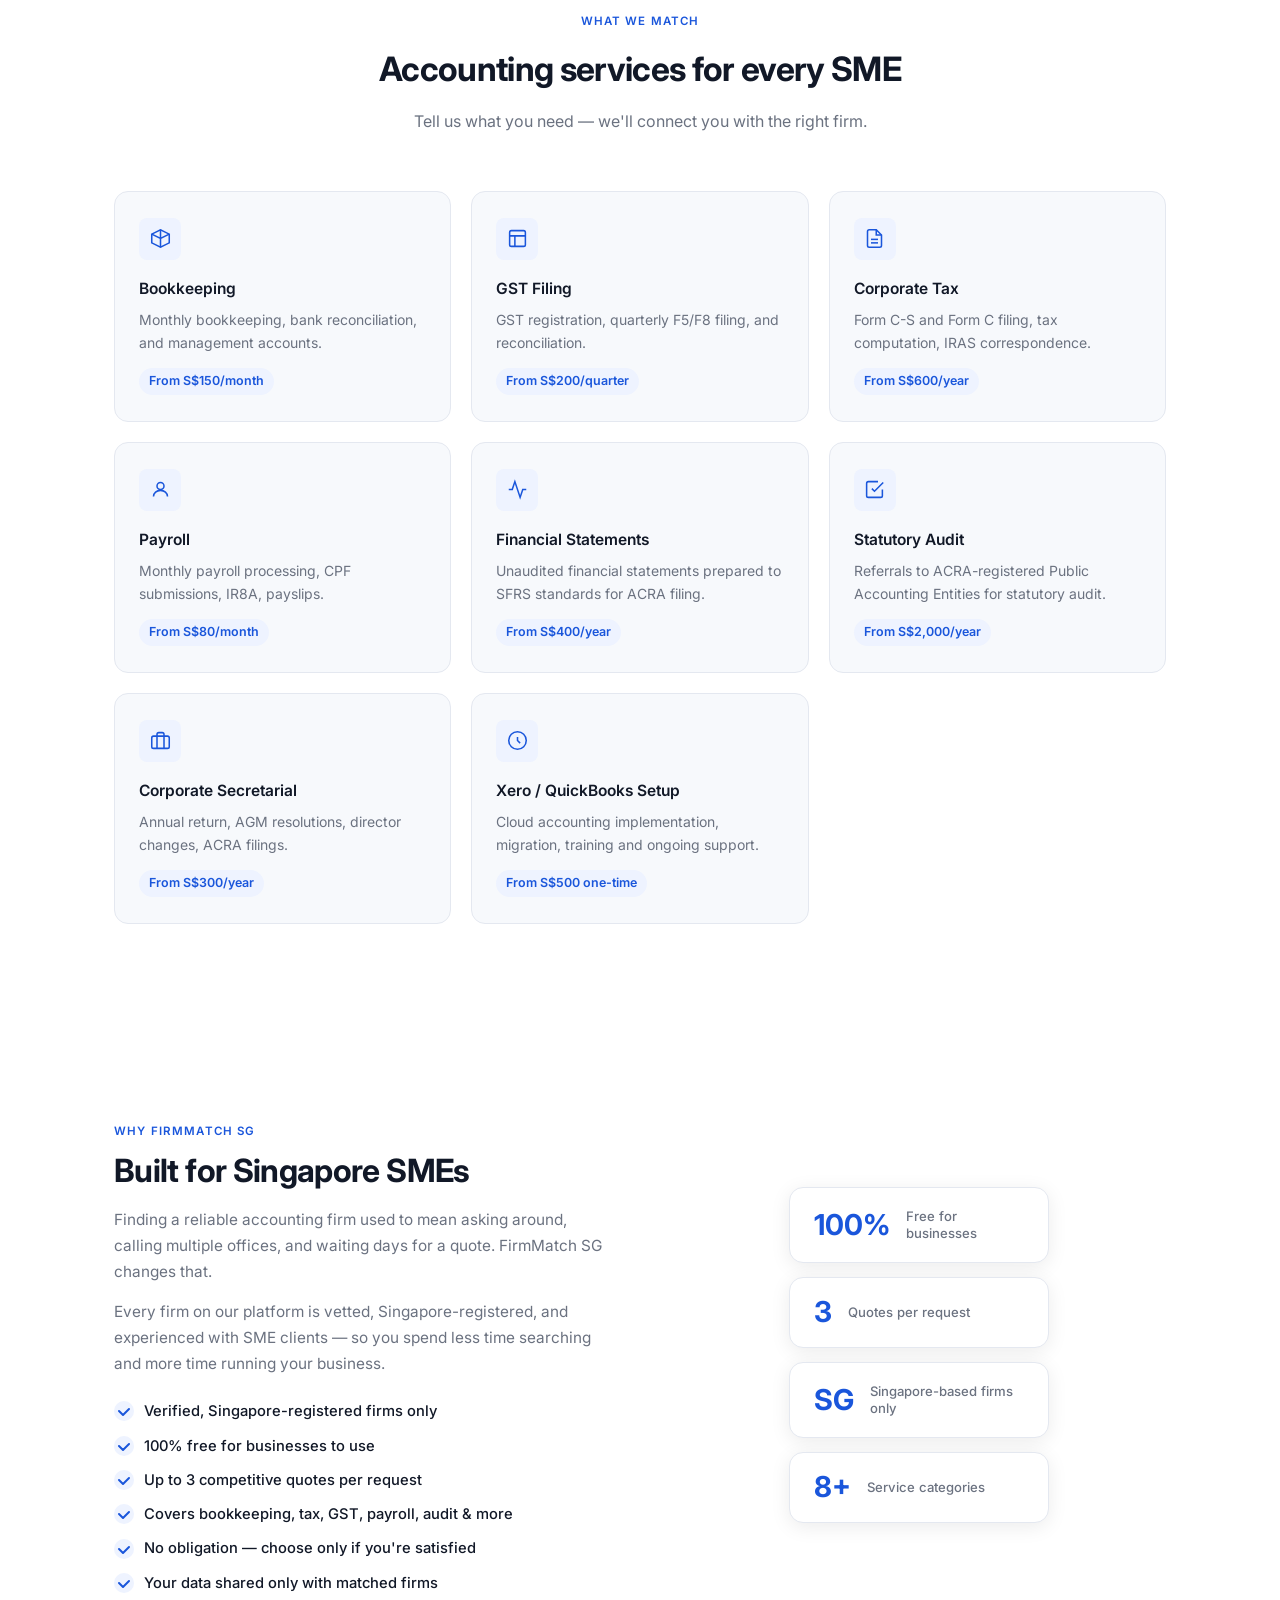
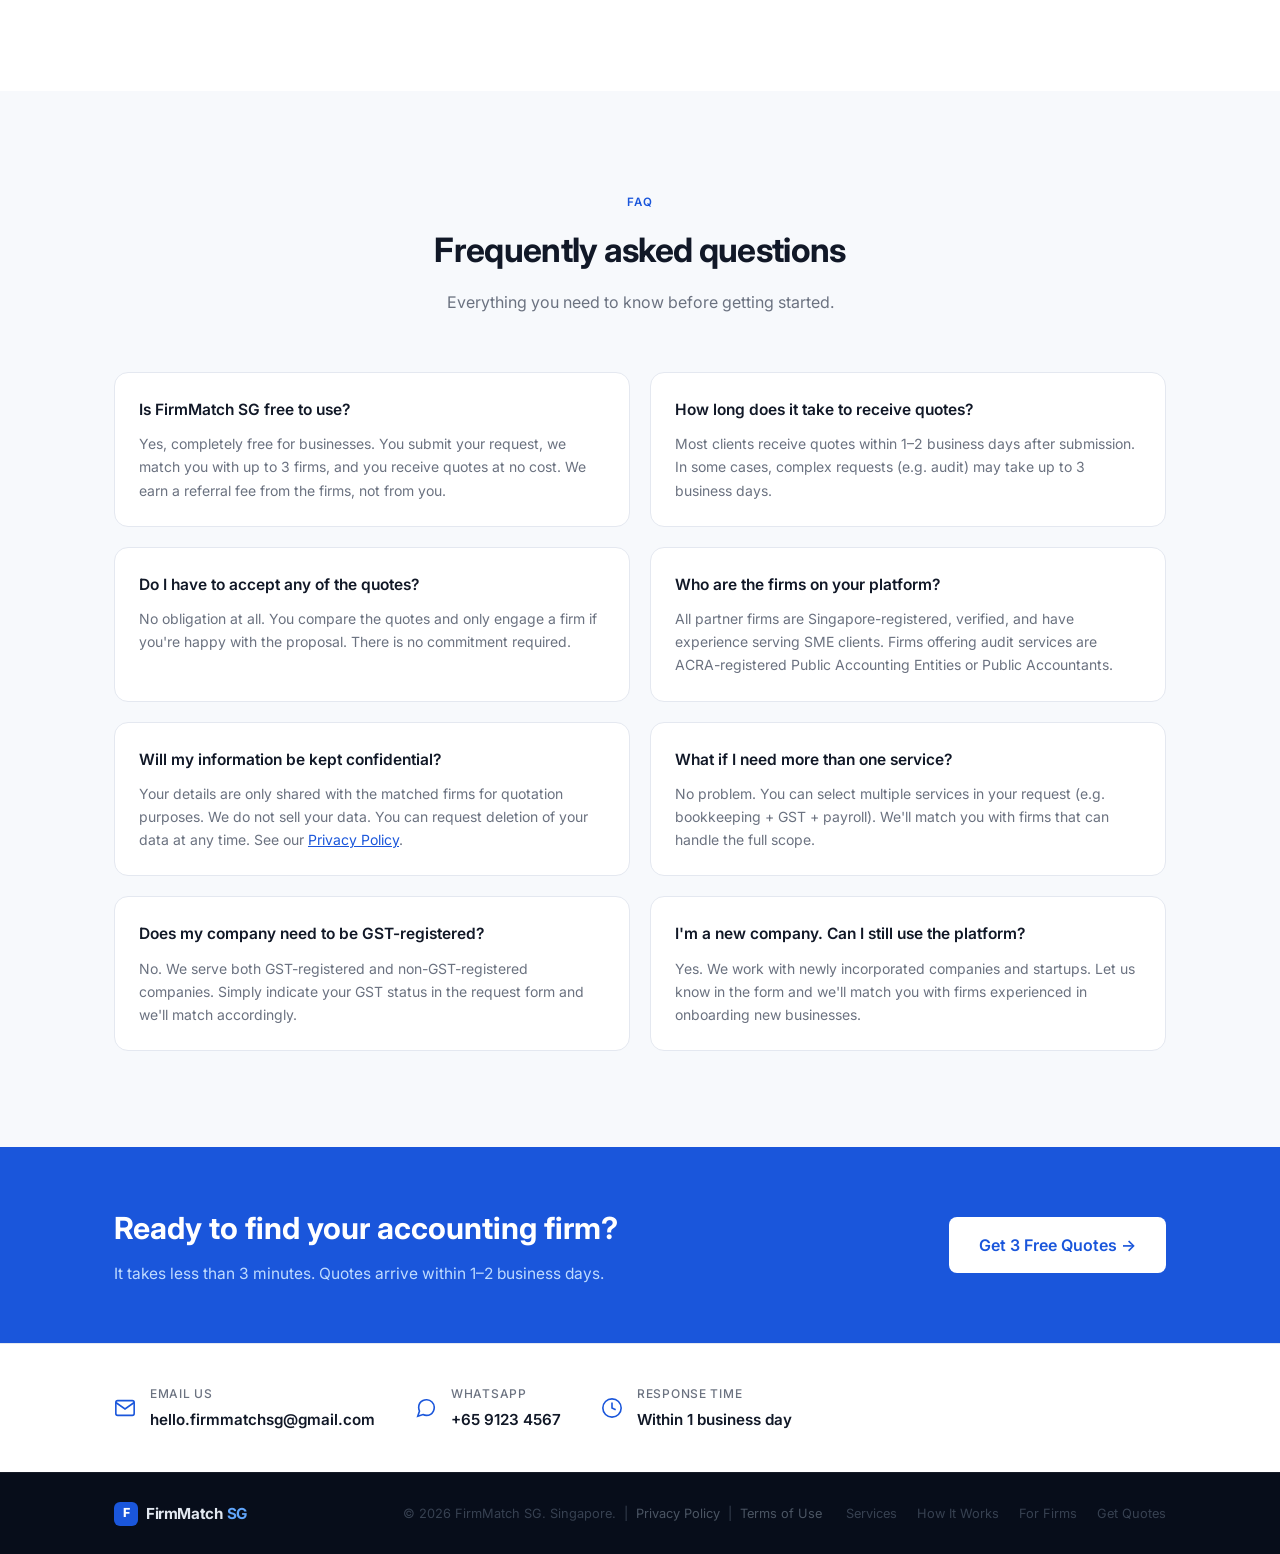
==== commit e4a88645: "Update all contact emails to hello.firmmatchsg@gmail.com" ====
--- a/index.html
+++ b/index.html
@@ -300,7 +300,7 @@
         <svg viewBox="0 0 24 24" fill="none" stroke="currentColor" stroke-width="1.75"><path d="M4 4h16c1.1 0 2 .9 2 2v12c0 1.1-.9 2-2 2H4c-1.1 0-2-.9-2-2V6c0-1.1.9-2 2-2z"/><polyline points="22,6 12,13 2,6"/></svg>
         <div>
           <span>Email us</span>
-          <a href="mailto:hello@firmmatch.sg">hello@firmmatch.sg</a>
+          <a href="mailto:hello.firmmatchsg@gmail.com">hello.firmmatchsg@gmail.com</a>
         </div>
       </div>
       <div class="contact-strip__item">
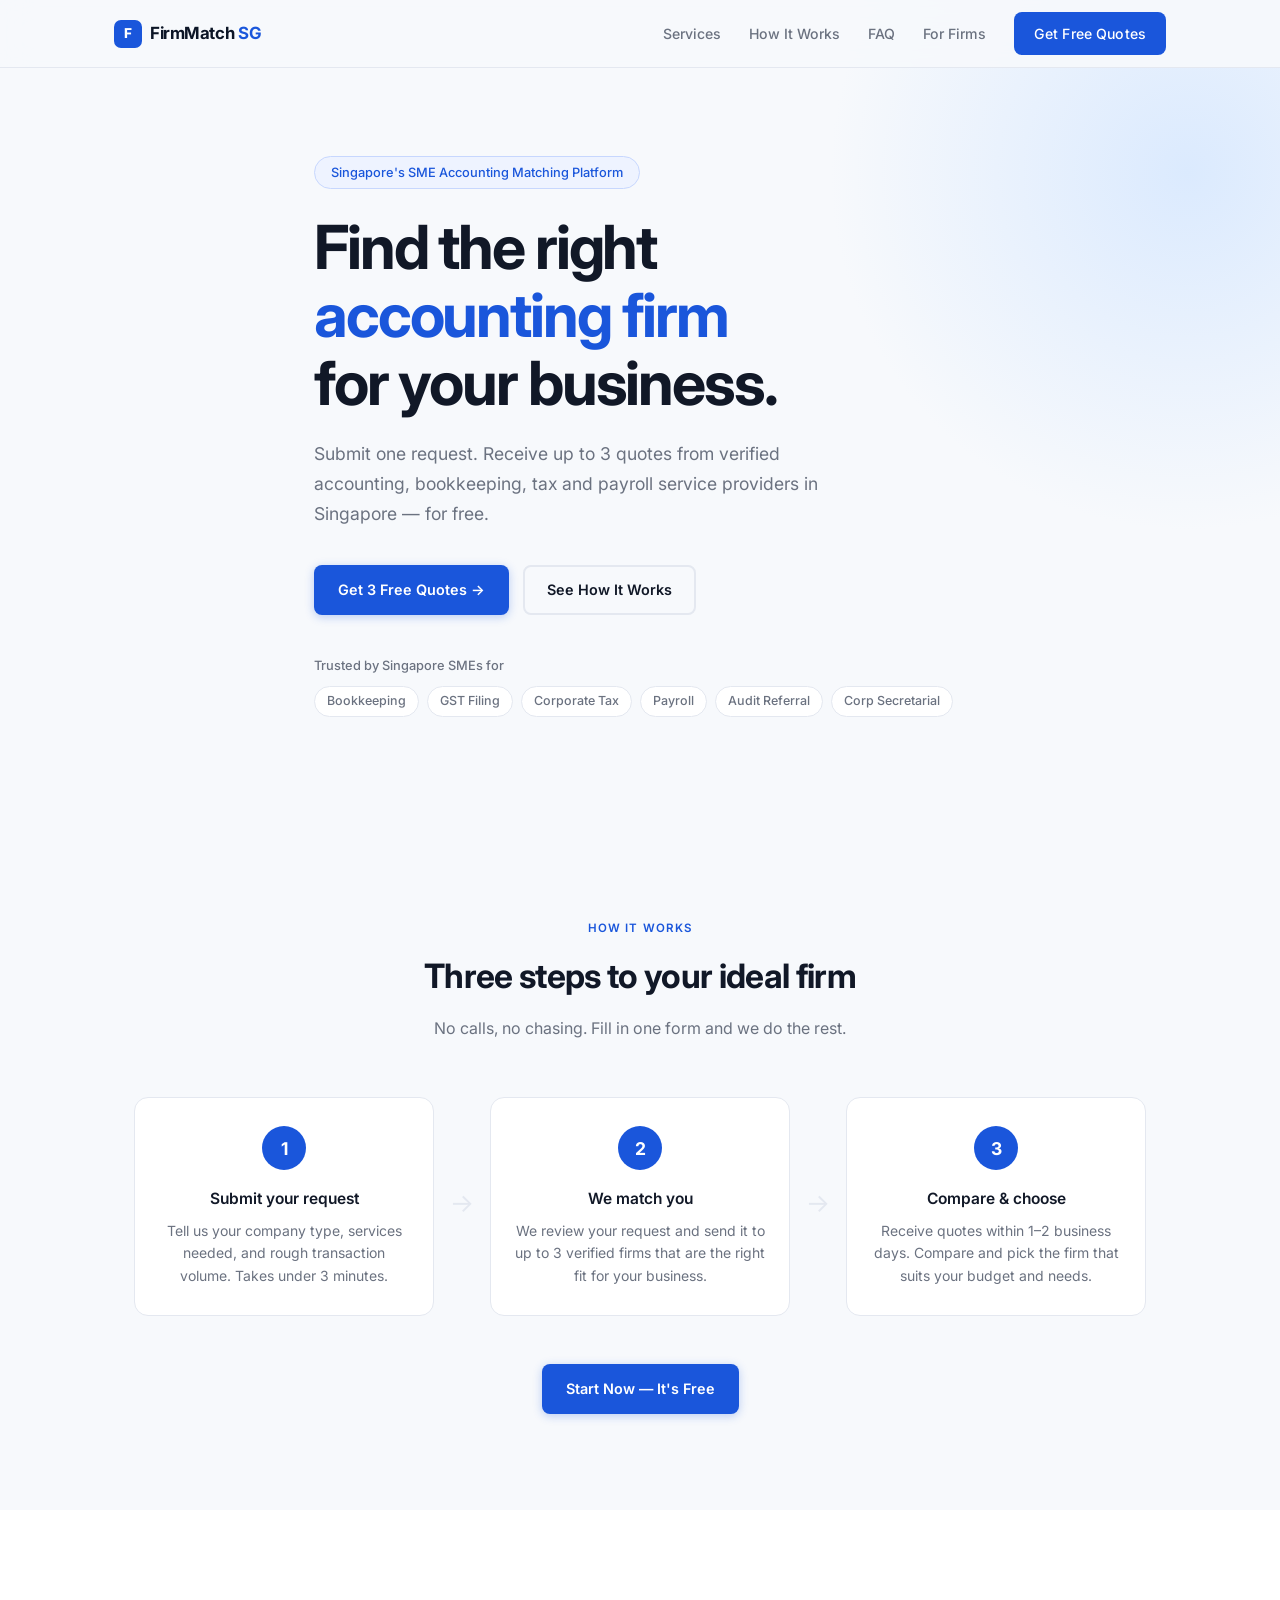
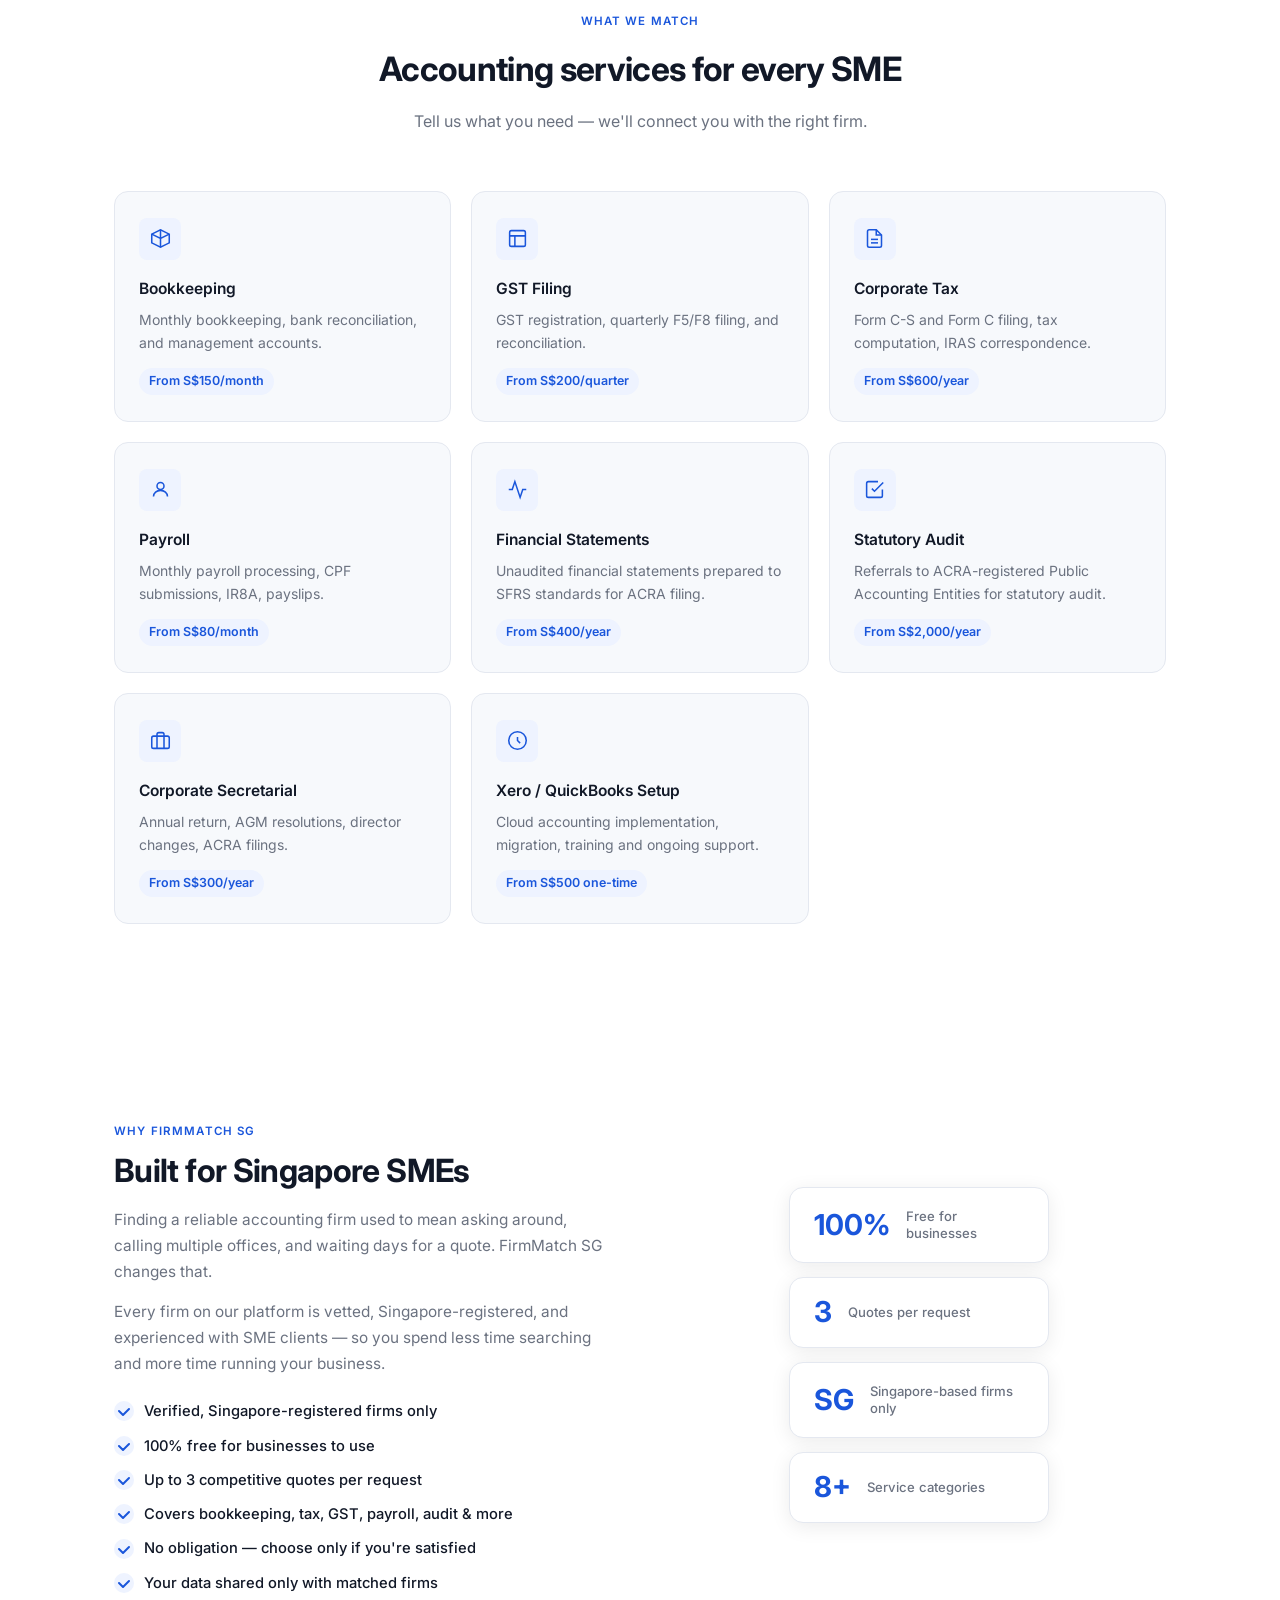
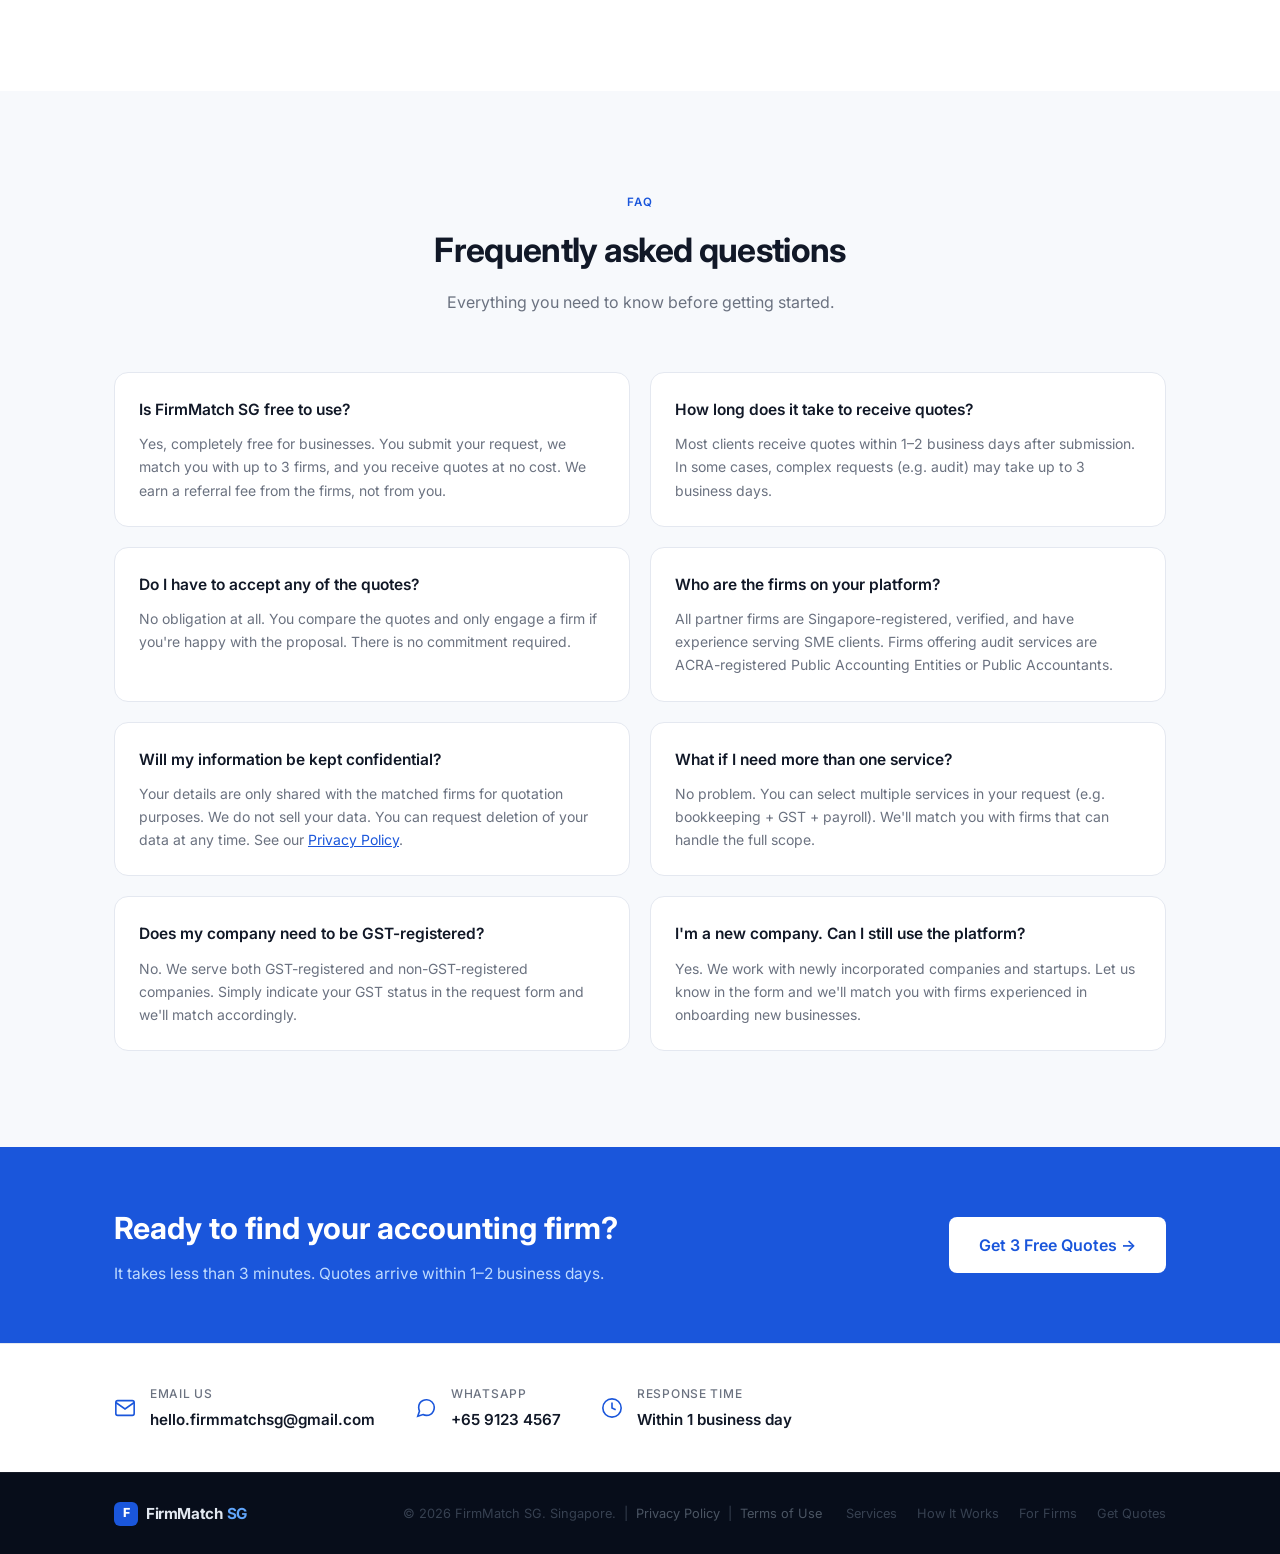
==== commit faff4f1c: "Force white text on nav button via inline style" ====
--- a/index.html
+++ b/index.html
@@ -23,7 +23,7 @@
         <li><a href="#how">How It Works</a></li>
         <li><a href="#faq">FAQ</a></li>
         <li><a href="partners.html">For Firms</a></li>
-        <li><a href="get-quotes.html" class="btn btn--nav">Get Free Quotes</a></li>
+        <li><a href="get-quotes.html" class="btn btn--nav" style="color:#ffffff!important">Get Free Quotes</a></li>
       </ul>
       <button class="nav__burger" aria-label="Toggle menu">
         <span></span><span></span><span></span>
--- a/style.css
+++ b/style.css
@@ -66,7 +66,7 @@
 .btn--primary:hover { background: #1647c2; box-shadow: 0 4px 18px rgba(26,86,219,.36); }
 .btn--ghost { background: transparent; color: var(--color-text); border-color: var(--color-border); }
 .btn--ghost:hover { background: var(--color-surface); box-shadow: var(--shadow-sm); }
-.btn--nav { background: var(--color-accent); color: #fff; padding: 8px 18px; font-size: .84rem; }
+.btn--nav { background: var(--color-accent); color: #ffffff; padding: 8px 18px; font-size: .84rem; font-weight: 700; letter-spacing: .01em; text-shadow: none; -webkit-font-smoothing: antialiased; }
 .btn--nav:hover { background: #1647c2; }
 .btn--white { background: #fff; color: var(--color-accent); font-size: 1rem; padding: 13px 28px; }
 .btn--white:hover { background: #f0f4ff; }
@@ -88,6 +88,8 @@
 .nav__links { display: flex; align-items: center; gap: 28px; list-style: none; margin-left: auto; }
 .nav__links a { font-size: .88rem; font-weight: 500; color: var(--color-muted); transition: color .15s; }
 .nav__links a:hover { color: var(--color-text); }
+.nav__links a.btn--nav,
+.nav__links a.btn--nav:hover { color: #ffffff !important; }
 .nav__burger { display: none; flex-direction: column; gap: 5px; background: none; border: none; cursor: pointer; padding: 4px; margin-left: auto; }
 .nav__burger span { display: block; width: 22px; height: 2px; background: var(--color-dark); border-radius: 2px; transition: transform .22s, opacity .22s; }
 .nav__burger.open span:nth-child(1) { transform: translateY(7px) rotate(45deg); }
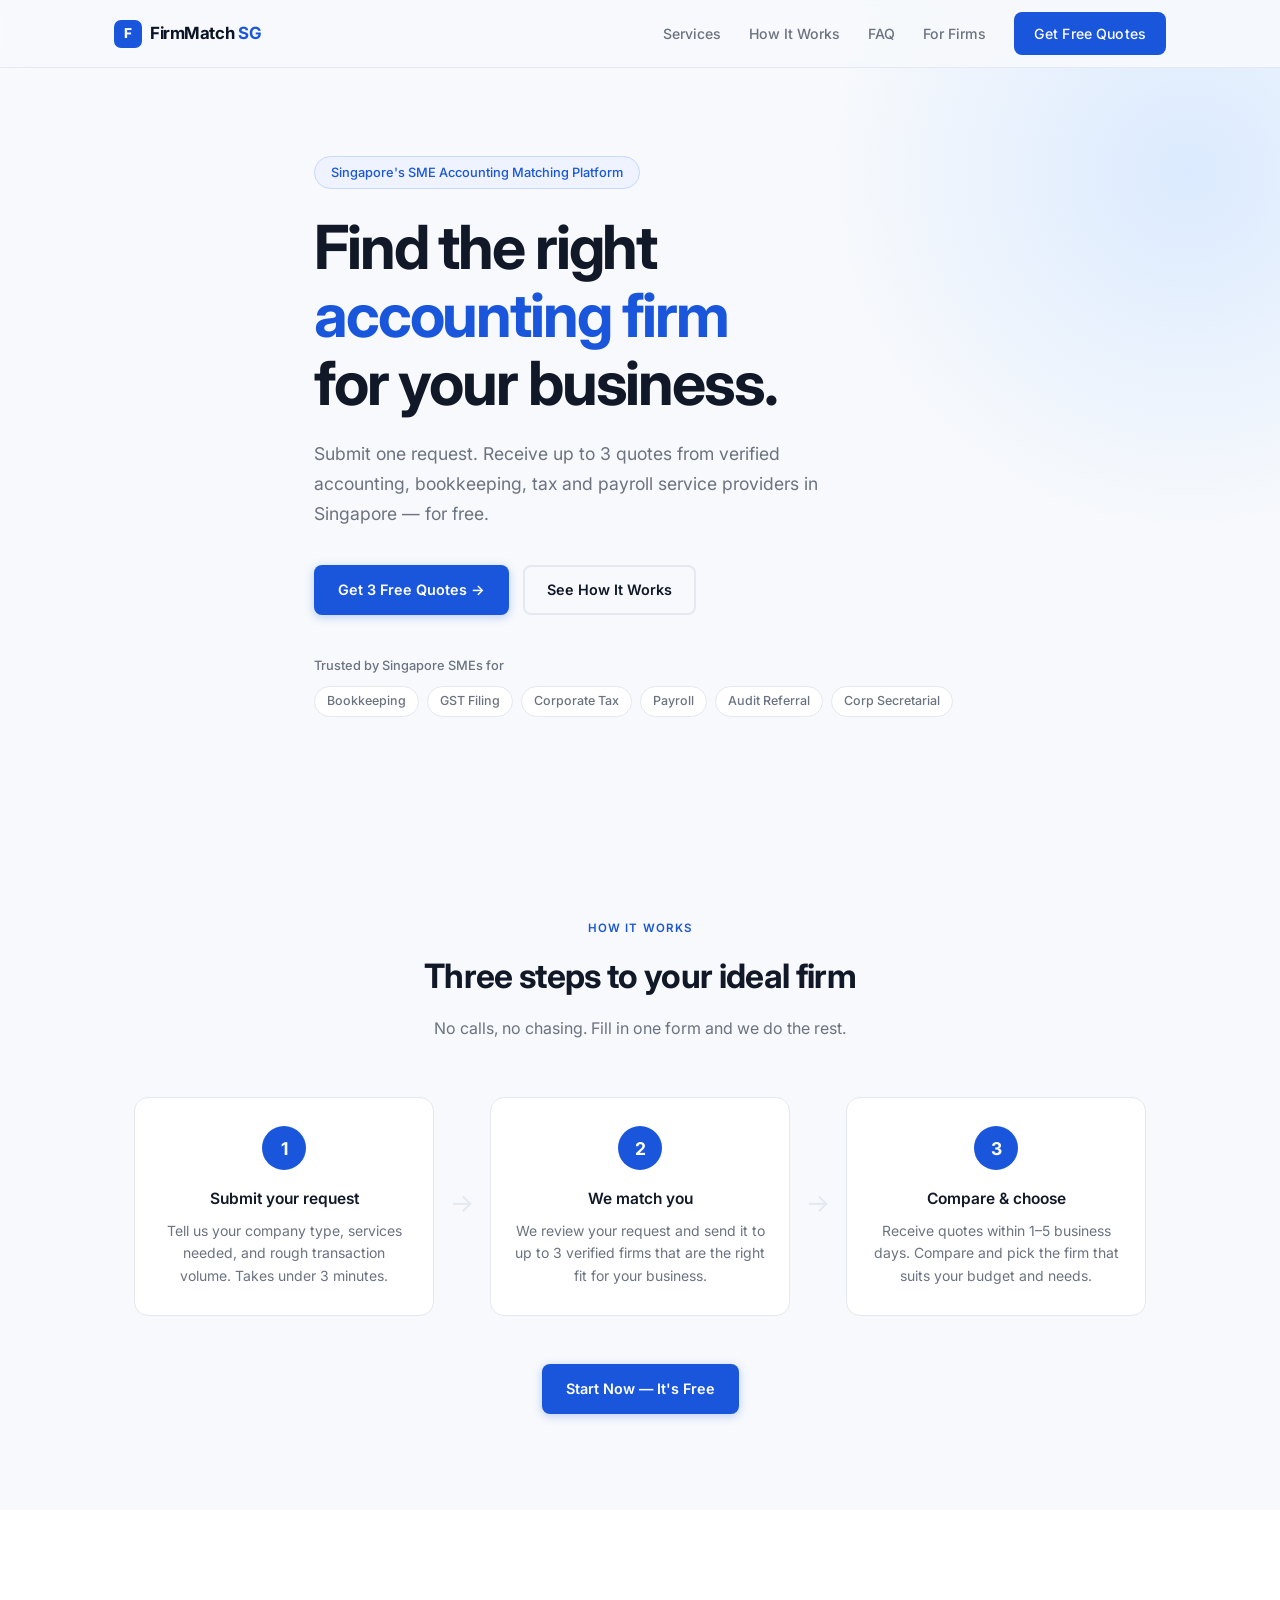
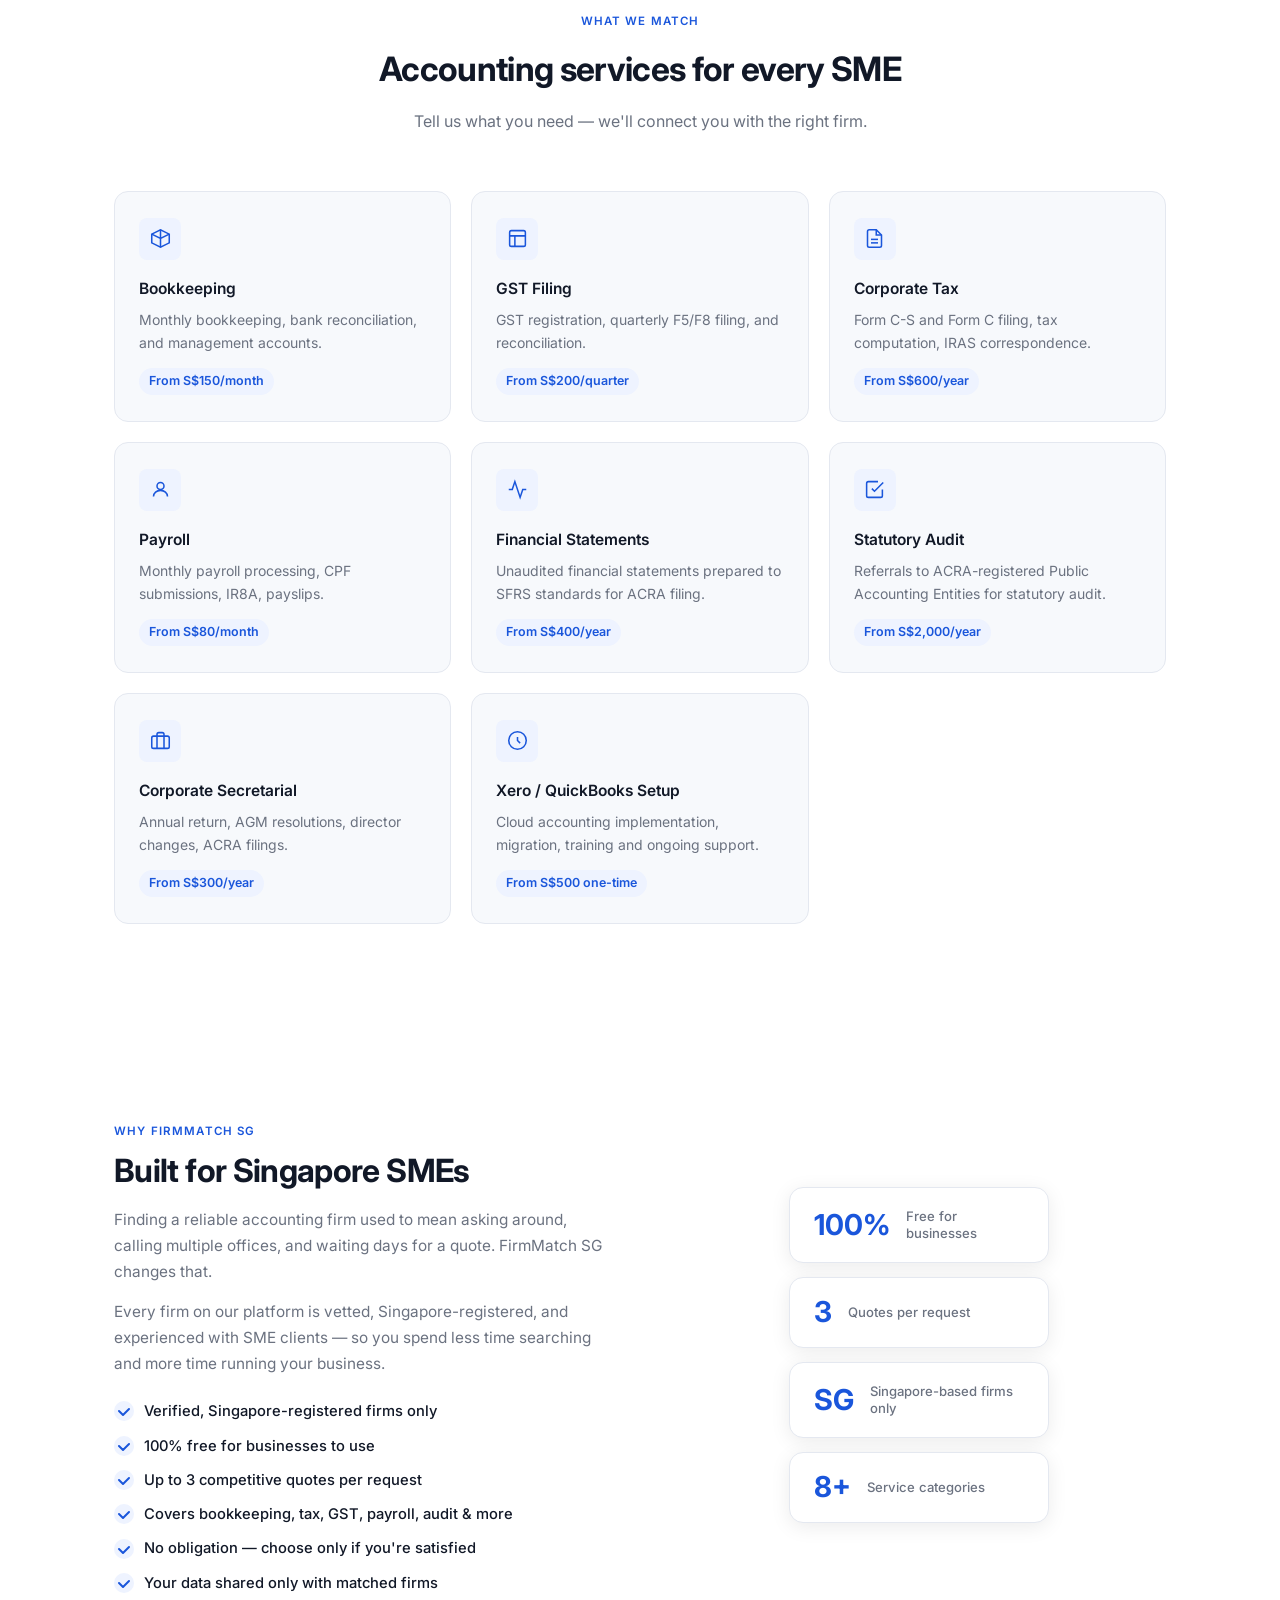
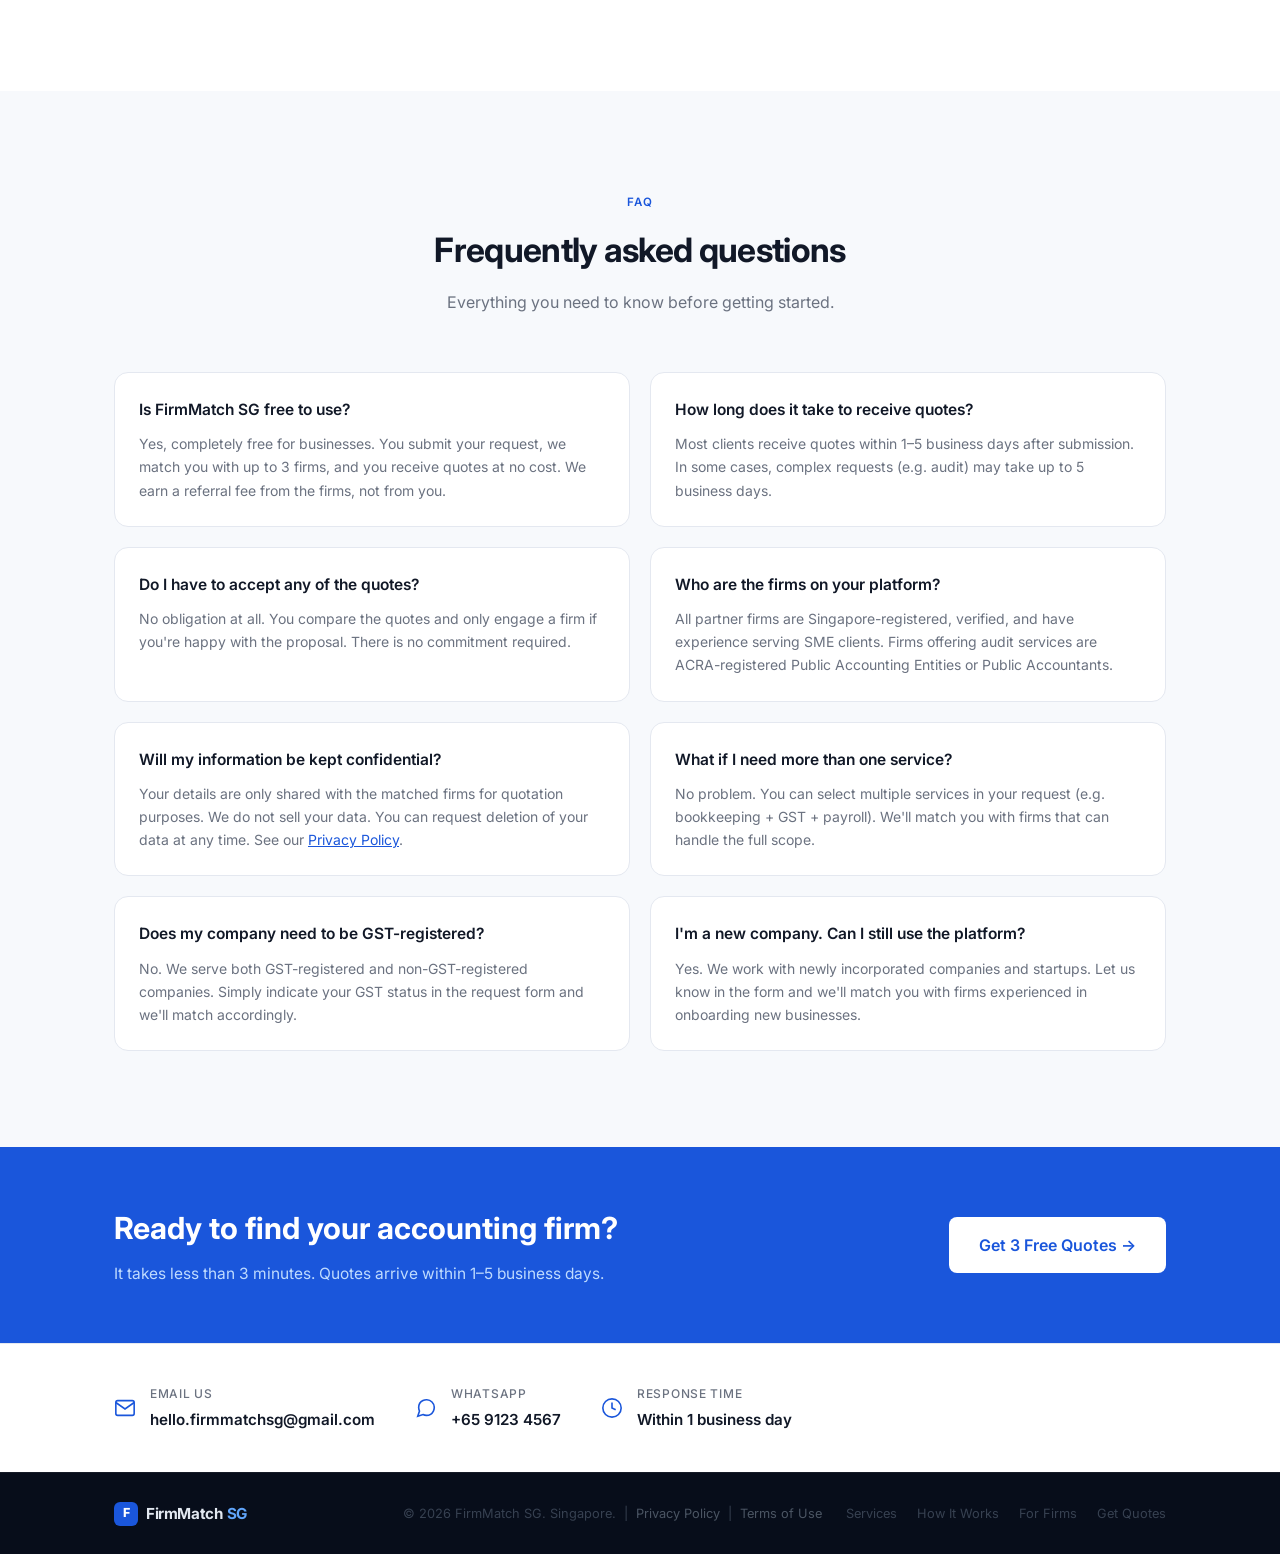
==== commit 18f9308d: "Update response time to 1-5 business days" ====
--- a/index.html
+++ b/index.html
@@ -87,7 +87,7 @@
         <div class="step">
           <div class="step__num">3</div>
           <h3>Compare &amp; choose</h3>
-          <p>Receive quotes within 1–2 business days. Compare and pick the firm that suits your budget and needs.</p>
+          <p>Receive quotes within 1–5 business days. Compare and pick the firm that suits your budget and needs.</p>
         </div>
       </div>
       <div class="how__cta">
@@ -245,7 +245,7 @@
 
         <div class="faq__item">
           <h4>How long does it take to receive quotes?</h4>
-          <p>Most clients receive quotes within 1–2 business days after submission. In some cases, complex requests (e.g. audit) may take up to 3 business days.</p>
+          <p>Most clients receive quotes within 1–5 business days after submission. In some cases, complex requests (e.g. audit) may take up to 5 business days.</p>
         </div>
 
         <div class="faq__item">
@@ -287,7 +287,7 @@
     <div class="container cta-banner__inner">
       <div>
         <h2>Ready to find your accounting firm?</h2>
-        <p>It takes less than 3 minutes. Quotes arrive within 1–2 business days.</p>
+        <p>It takes less than 3 minutes. Quotes arrive within 1–5 business days.</p>
       </div>
       <a href="get-quotes.html" class="btn btn--white">Get 3 Free Quotes →</a>
     </div>
